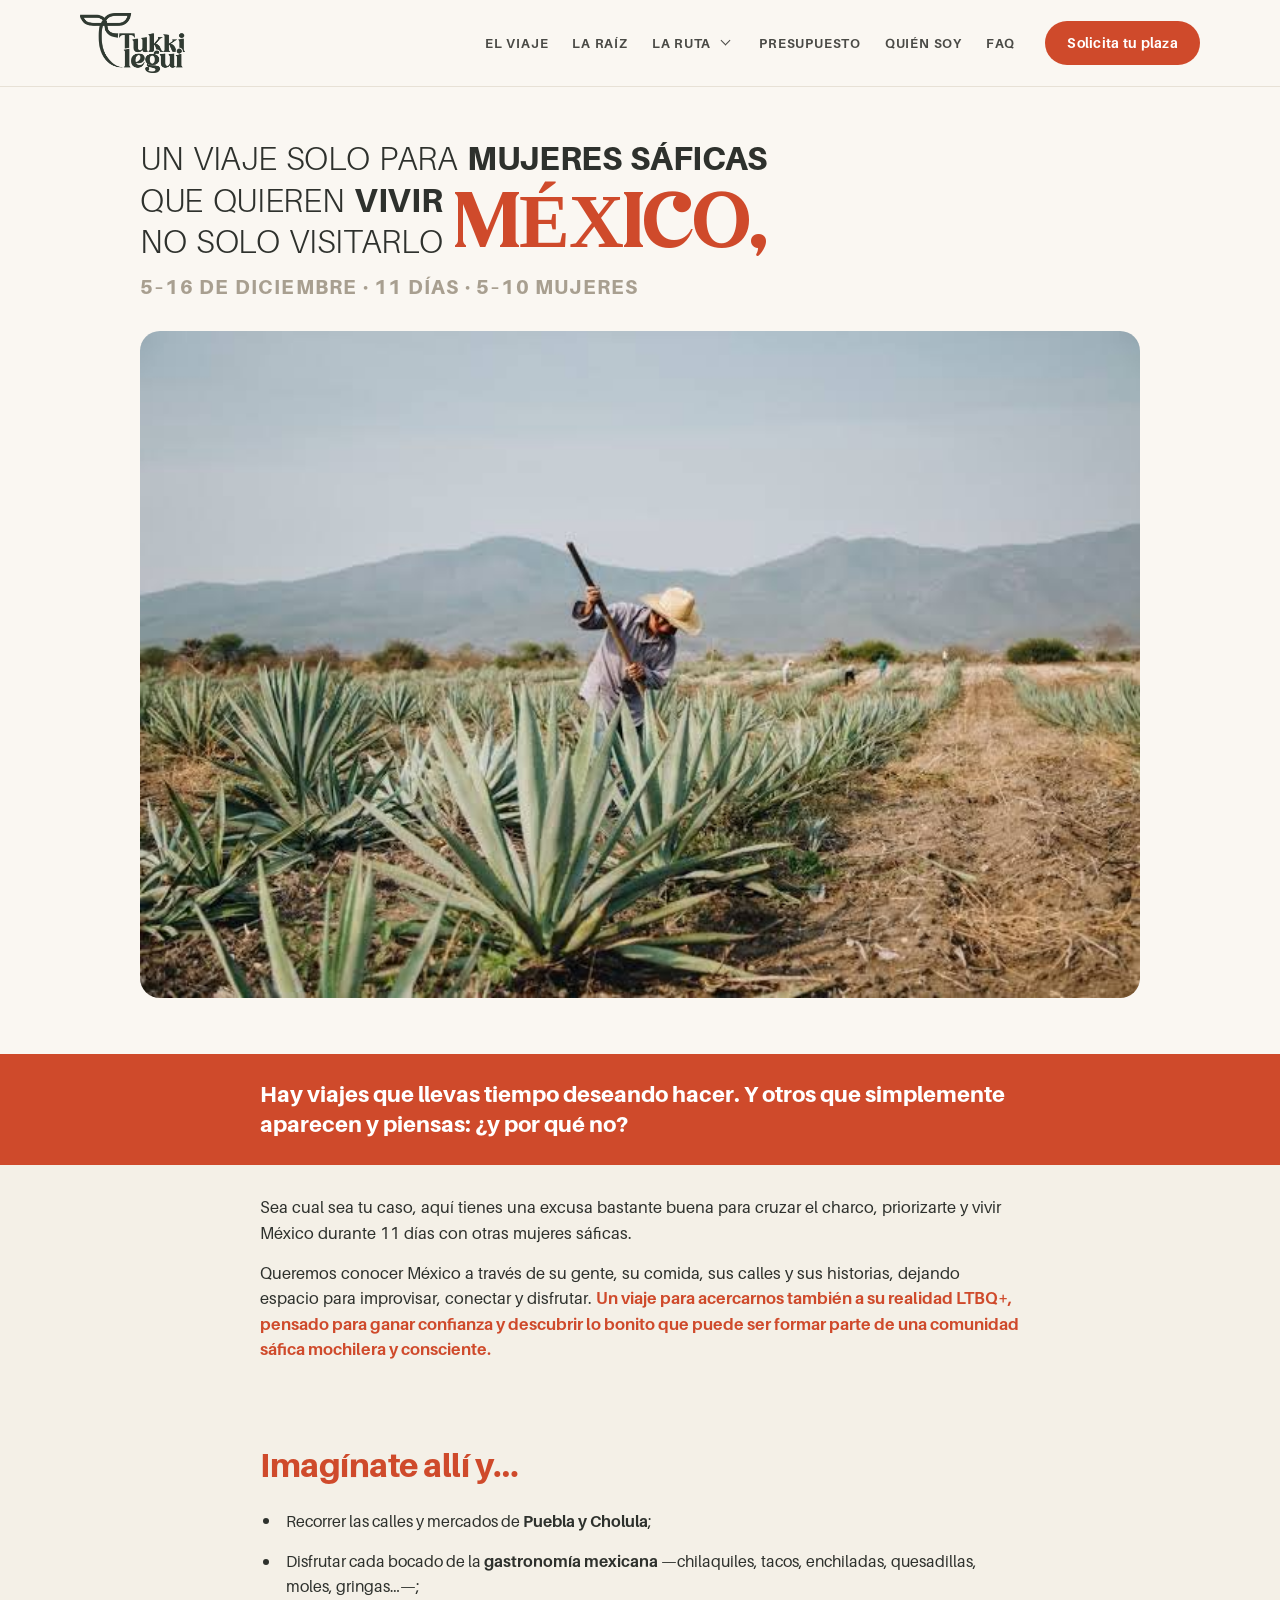
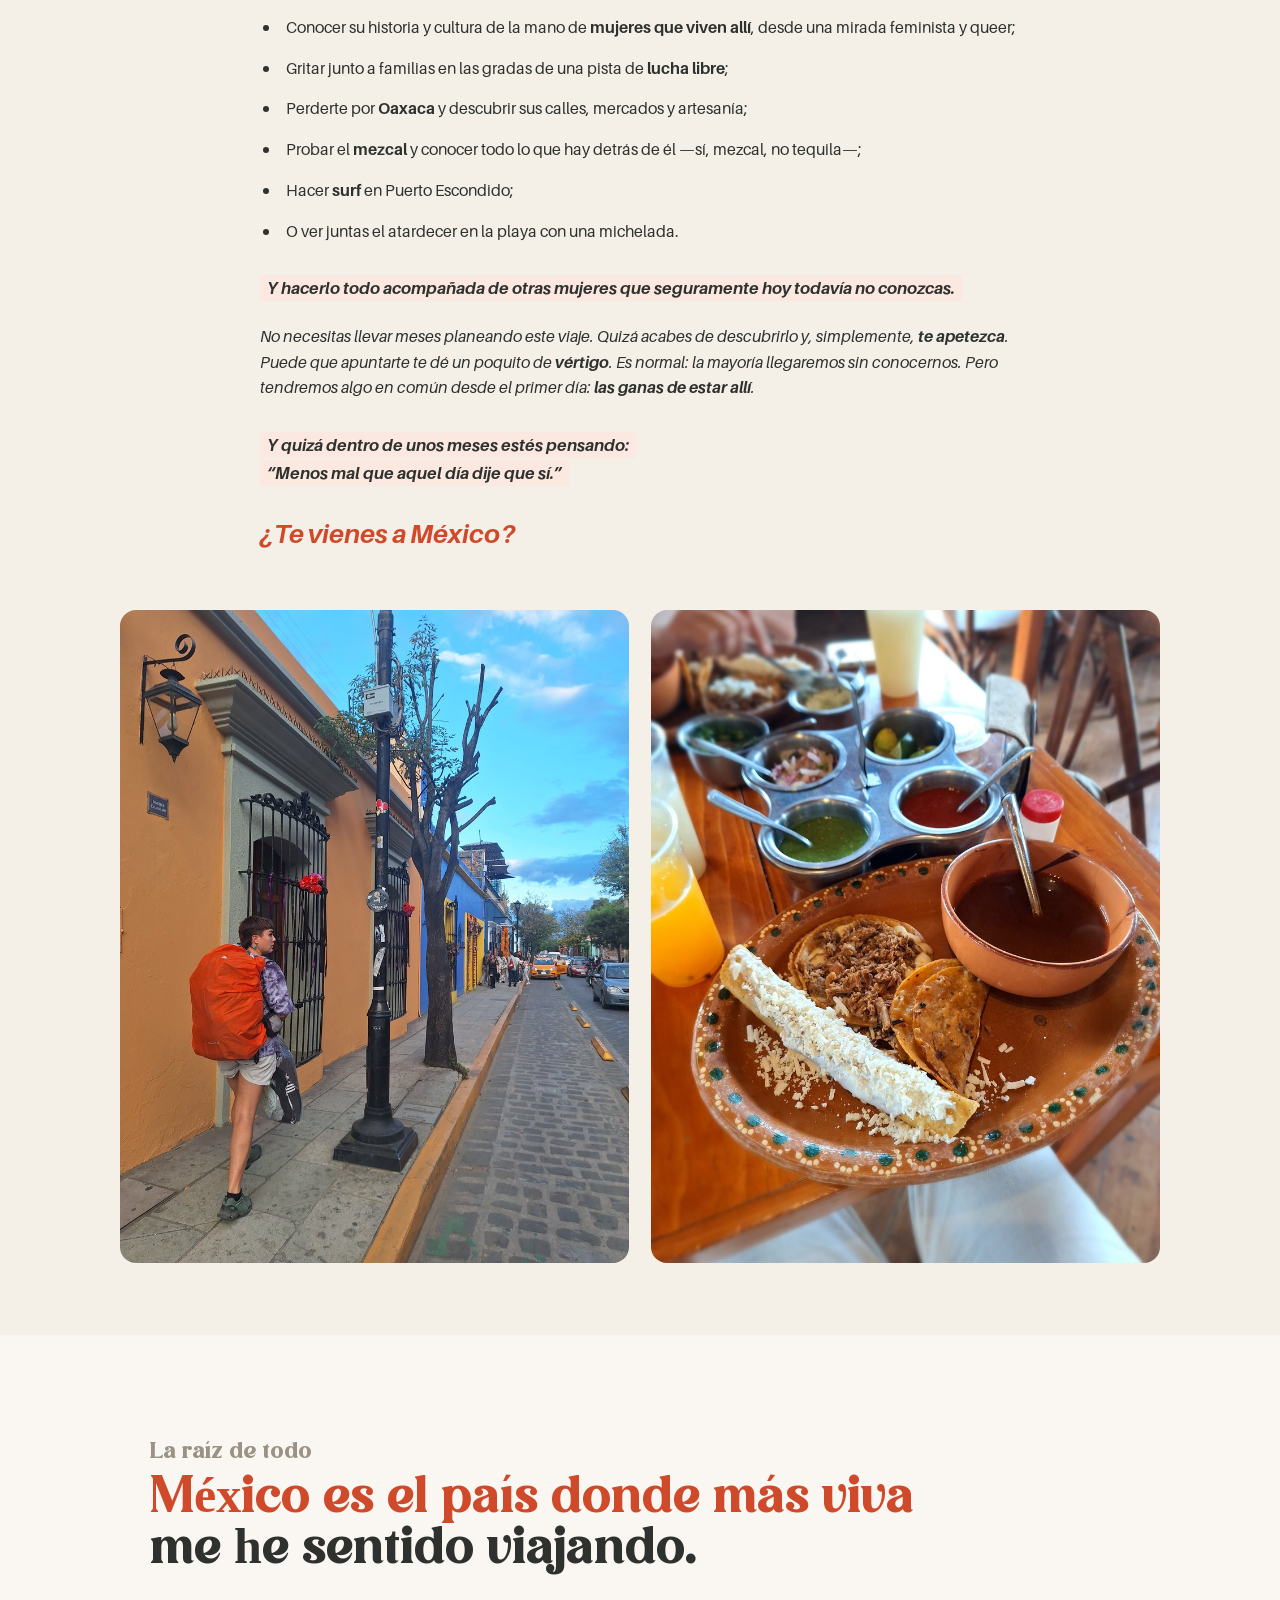
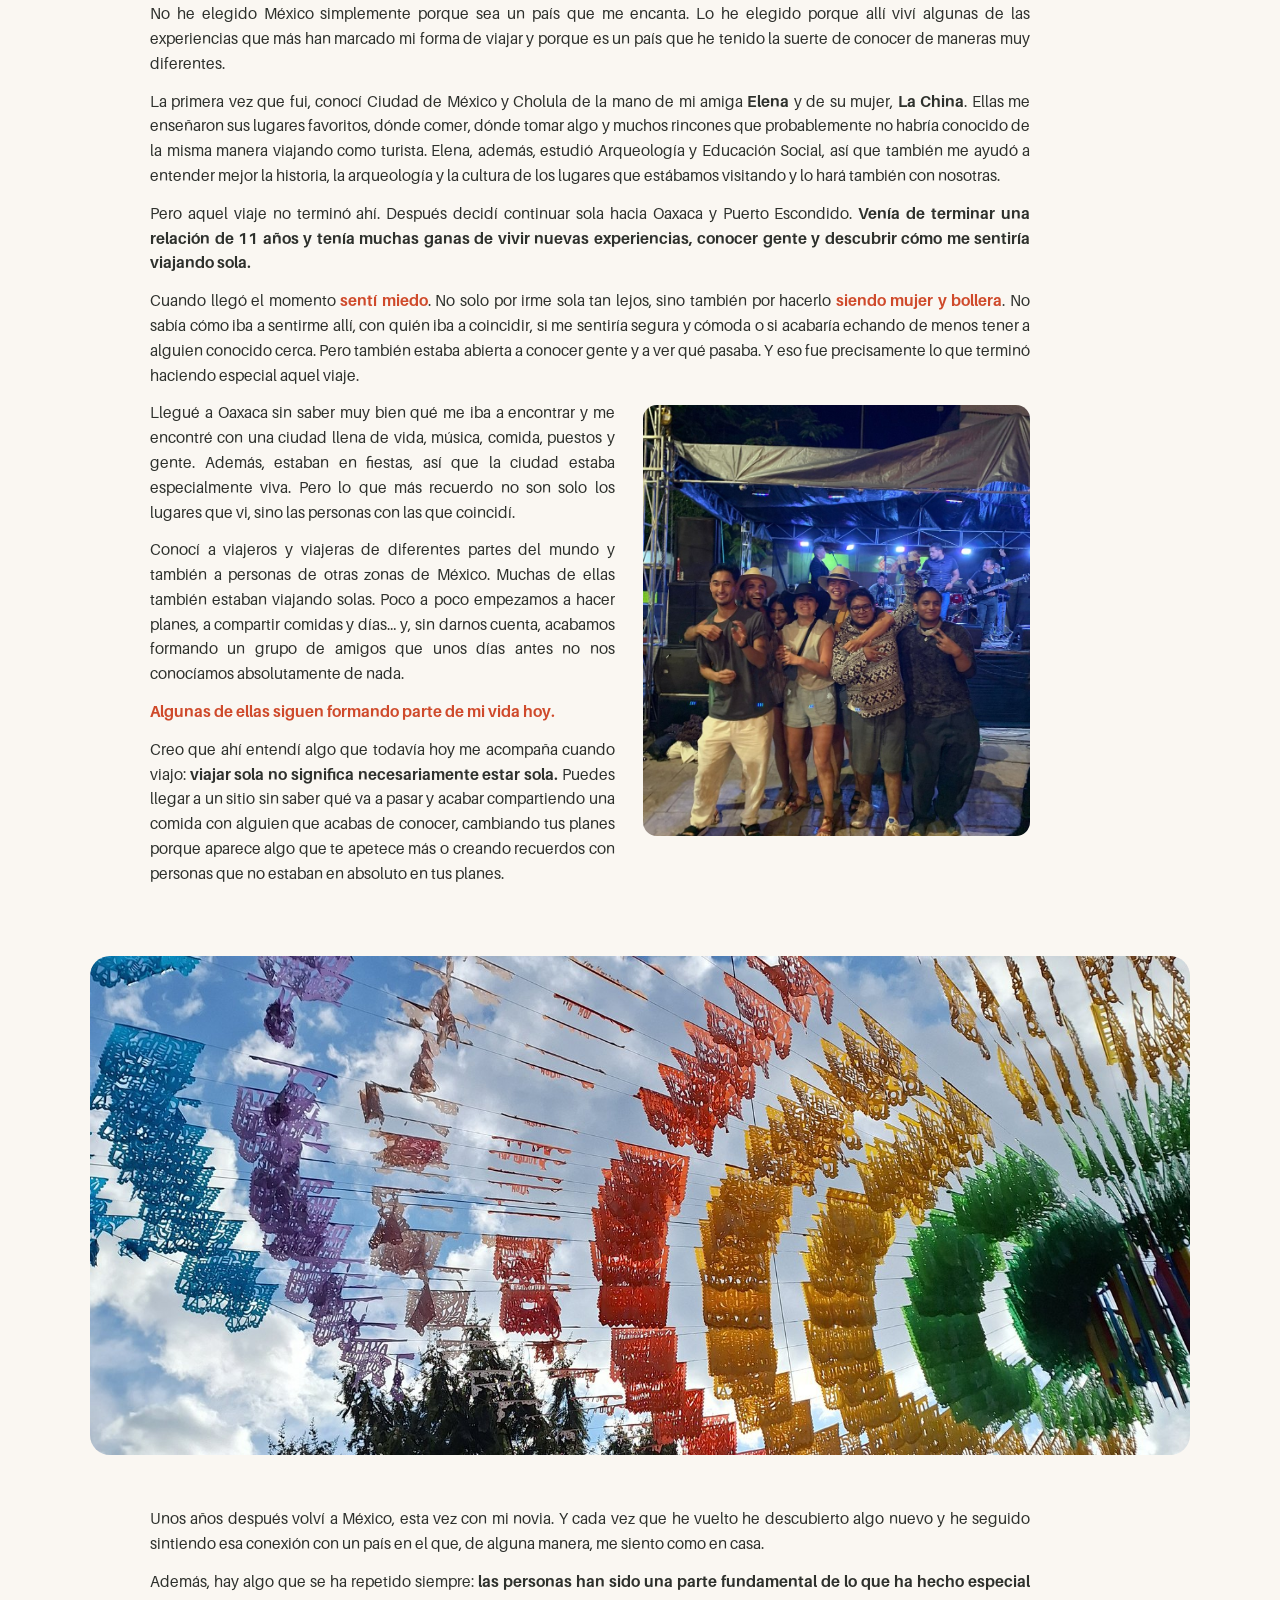
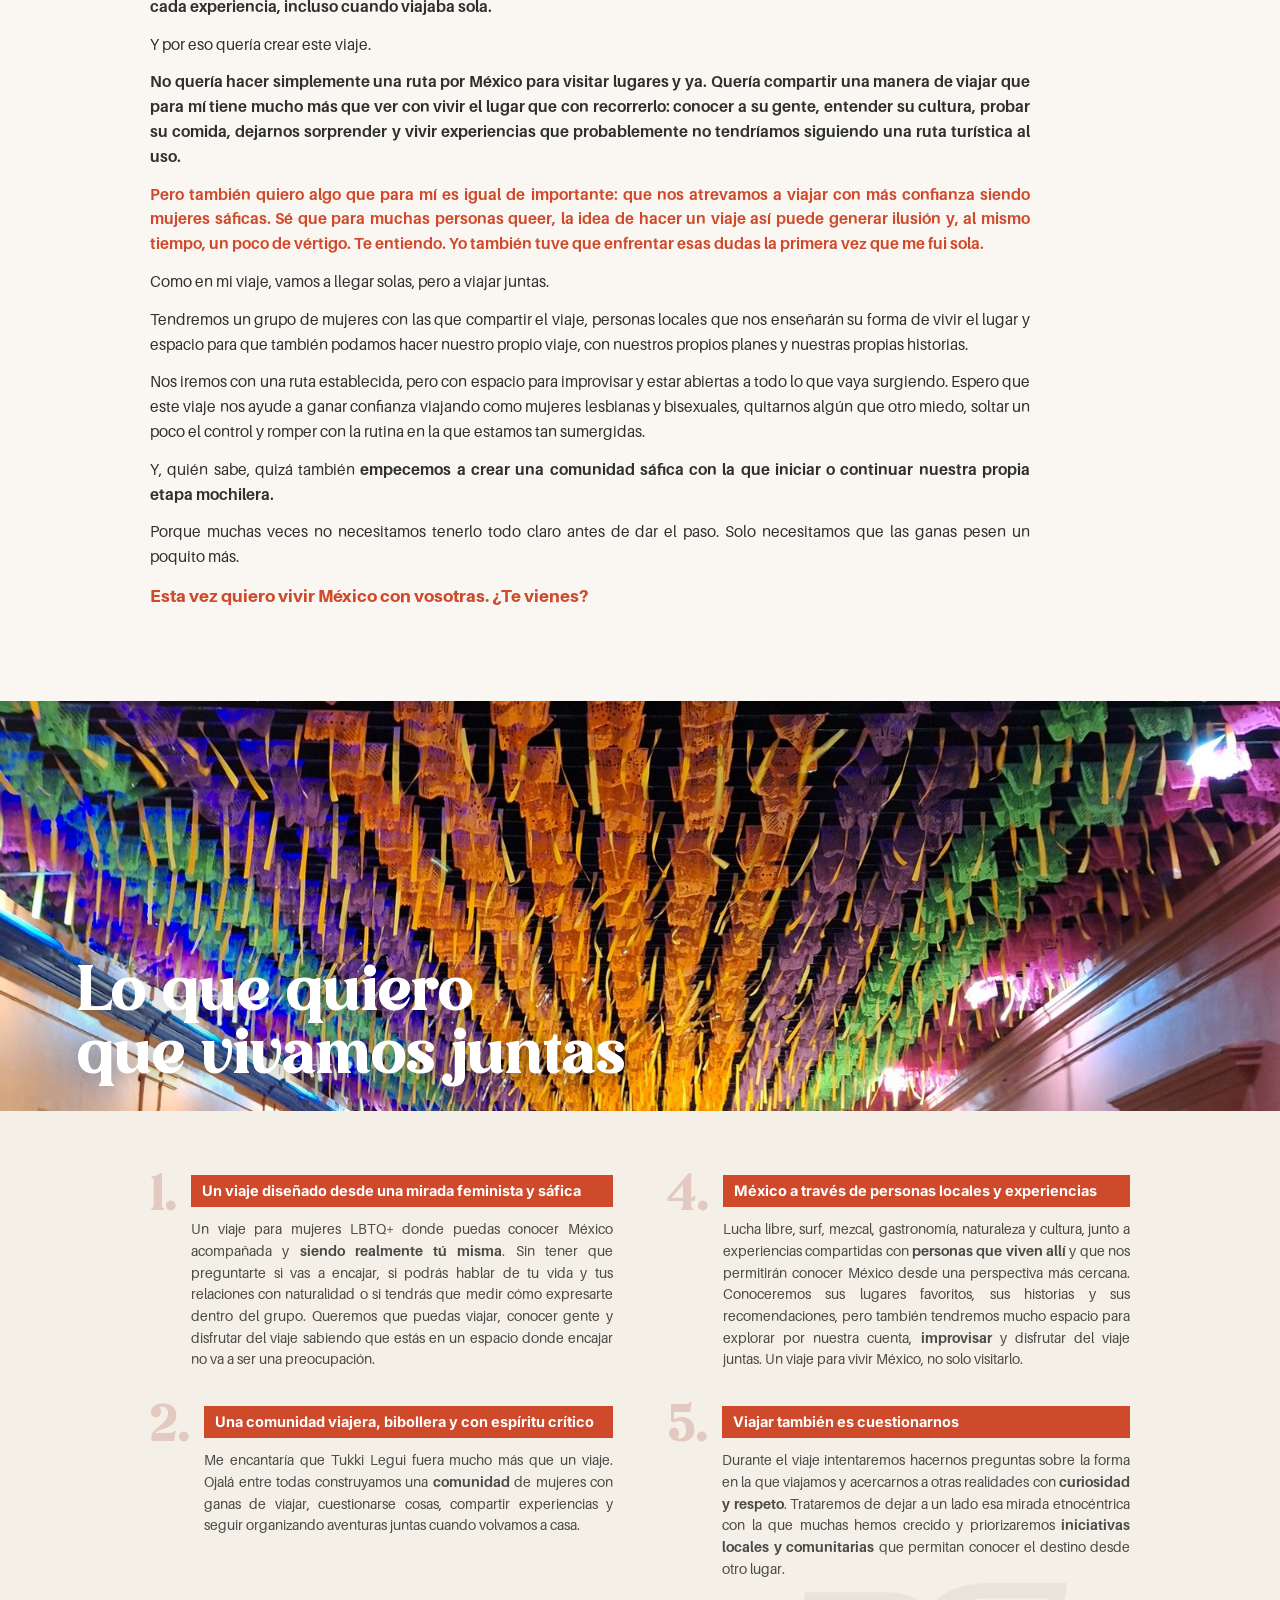
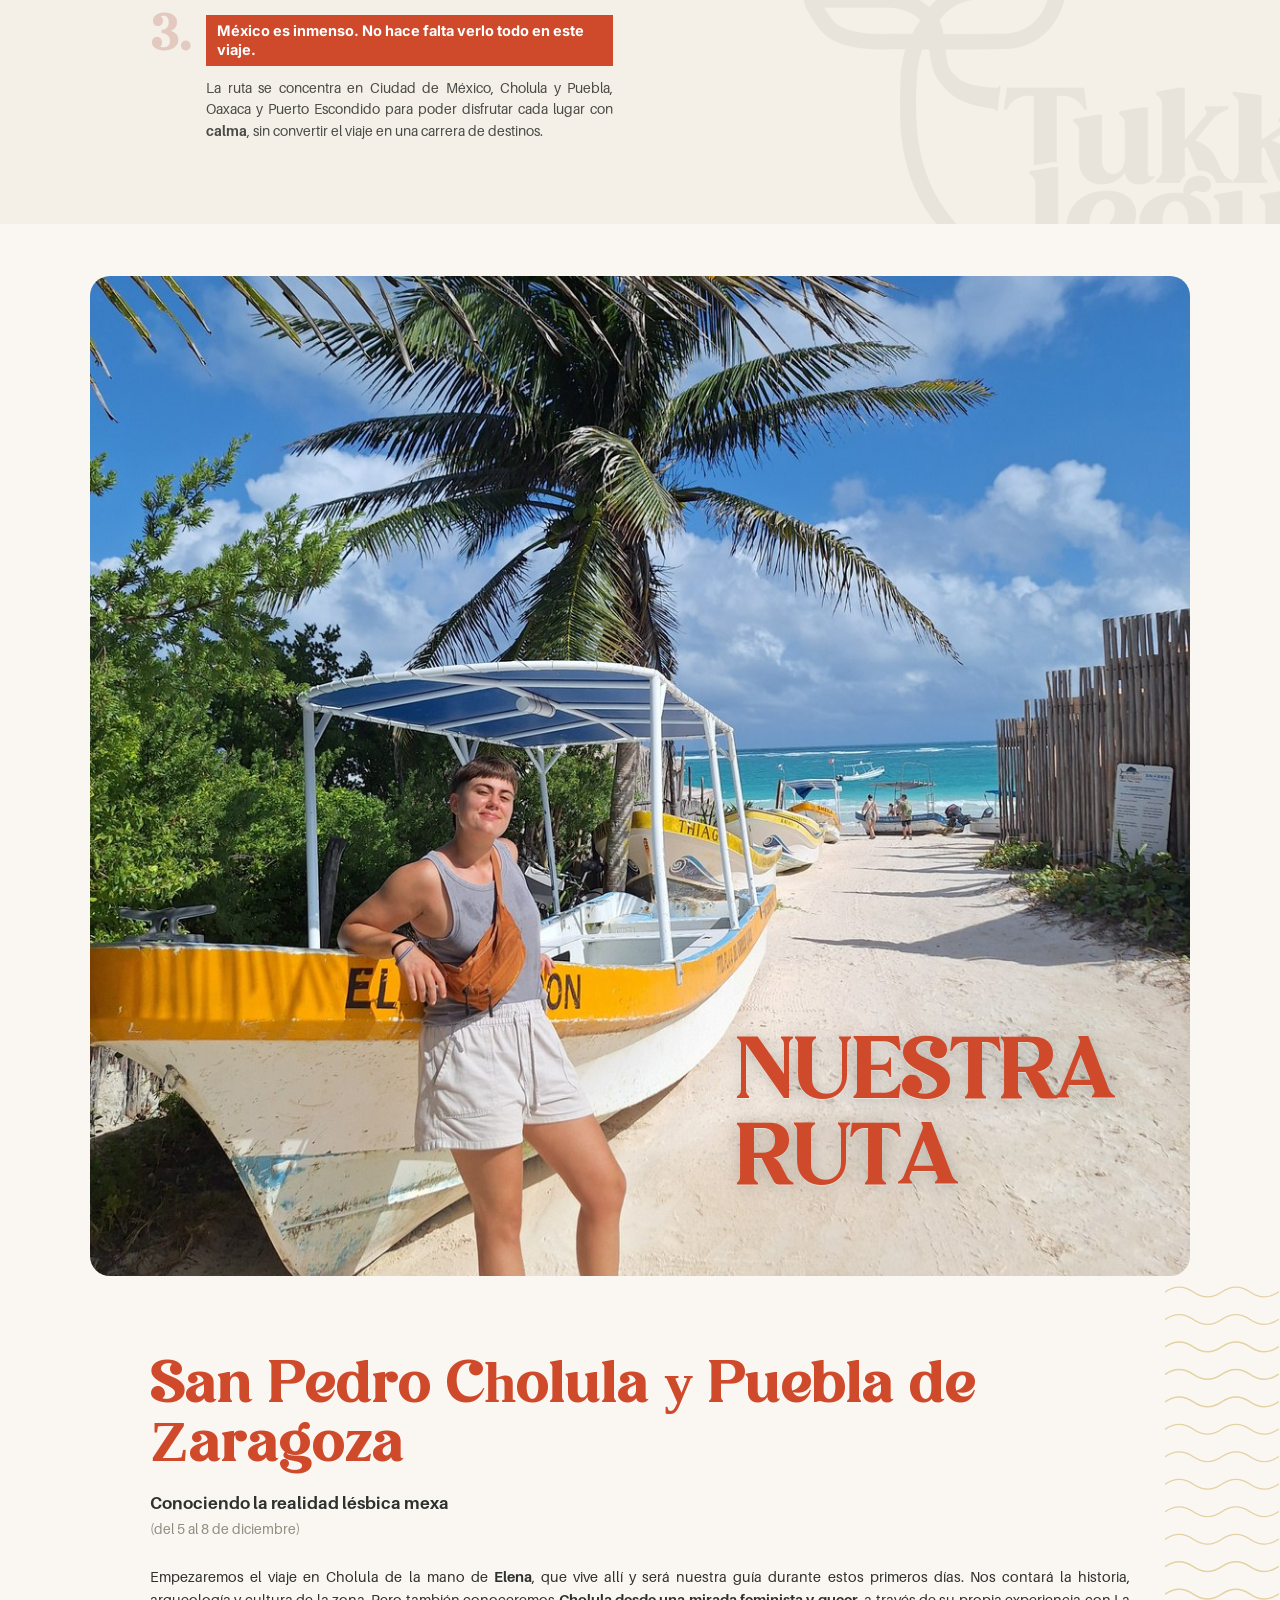
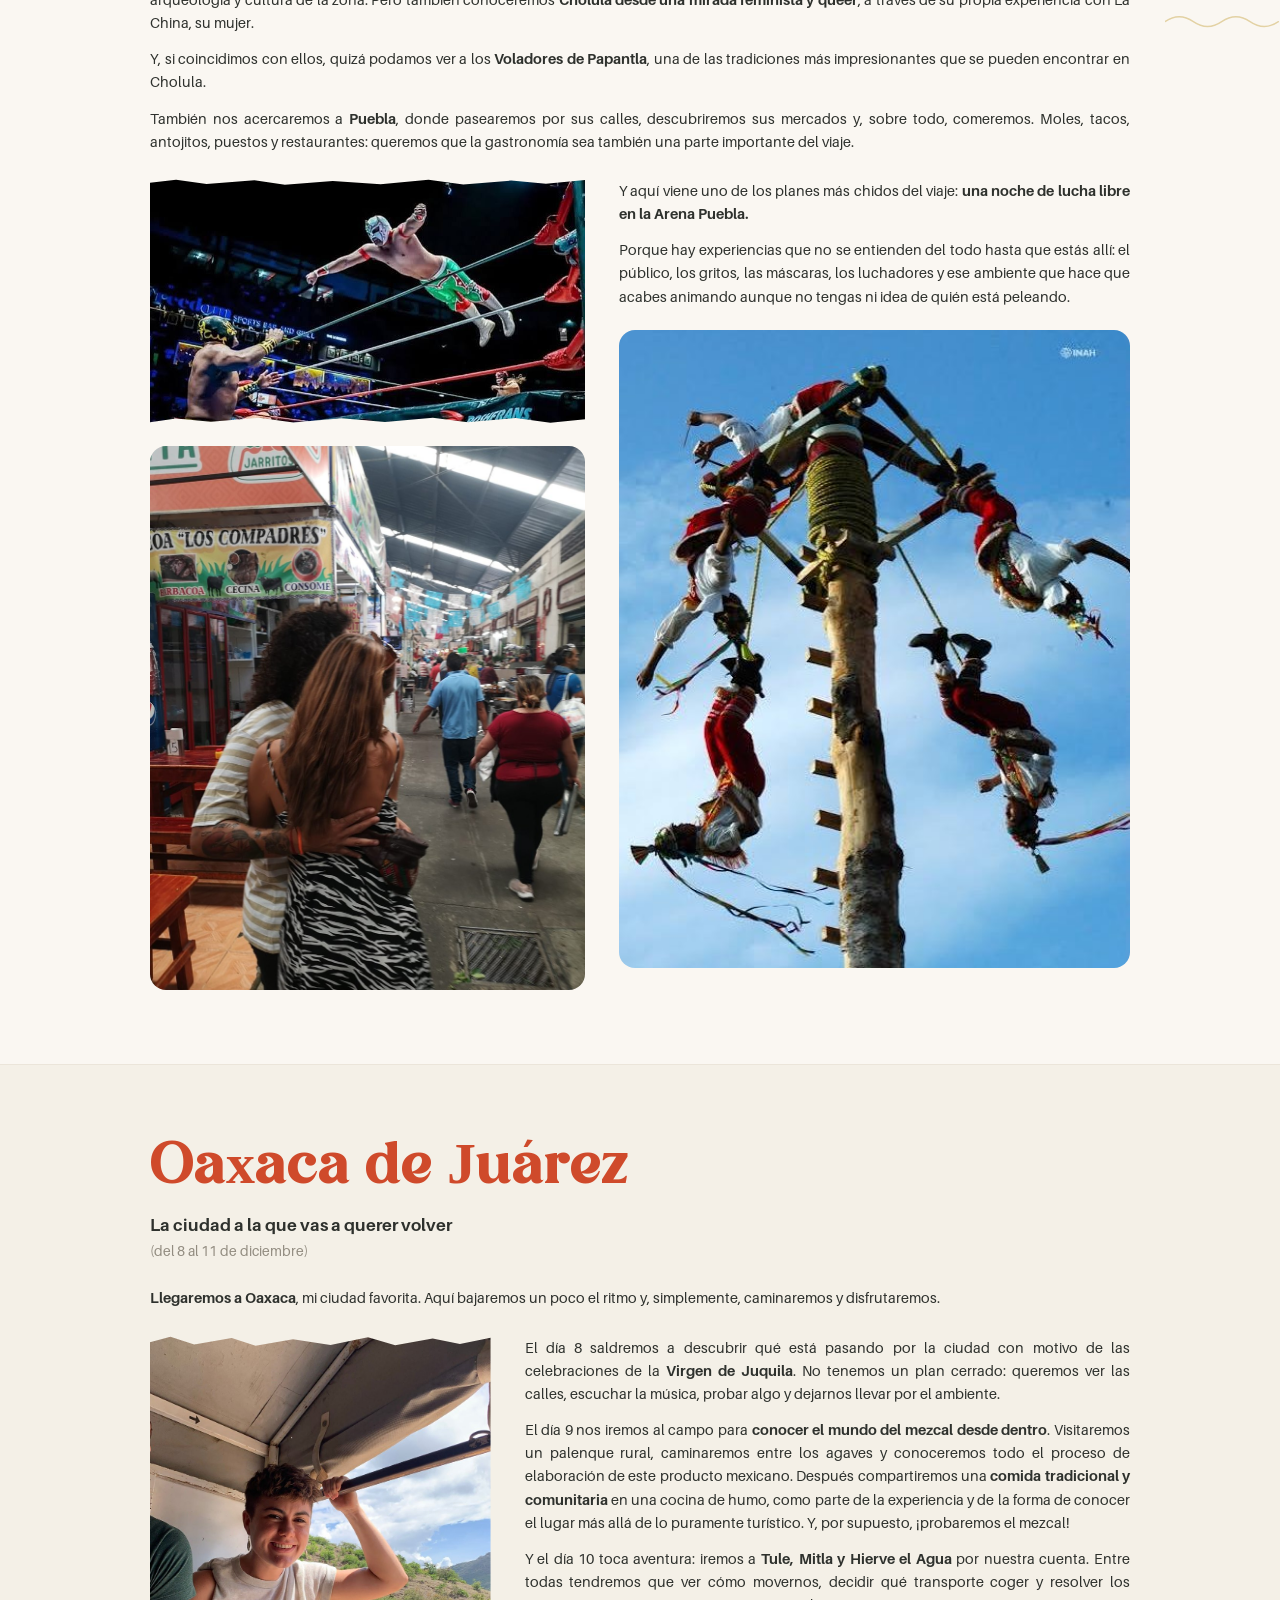
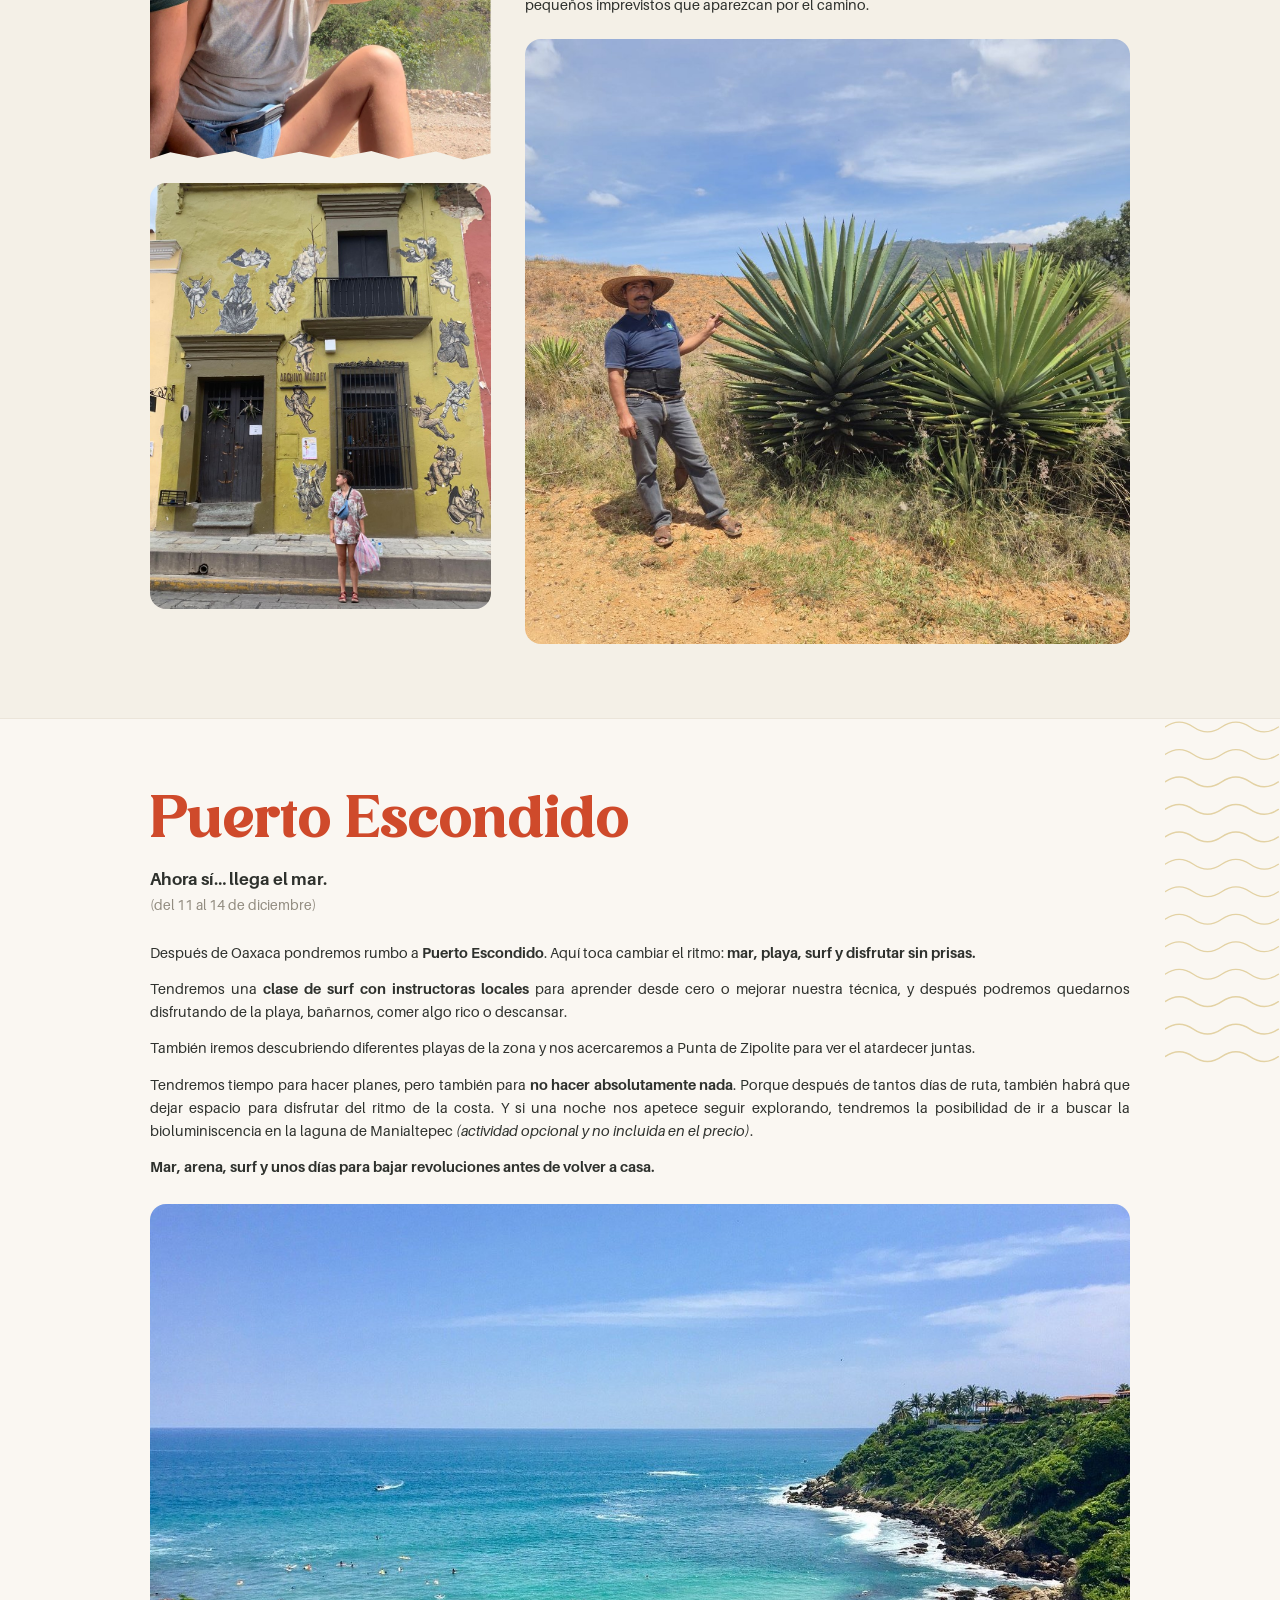
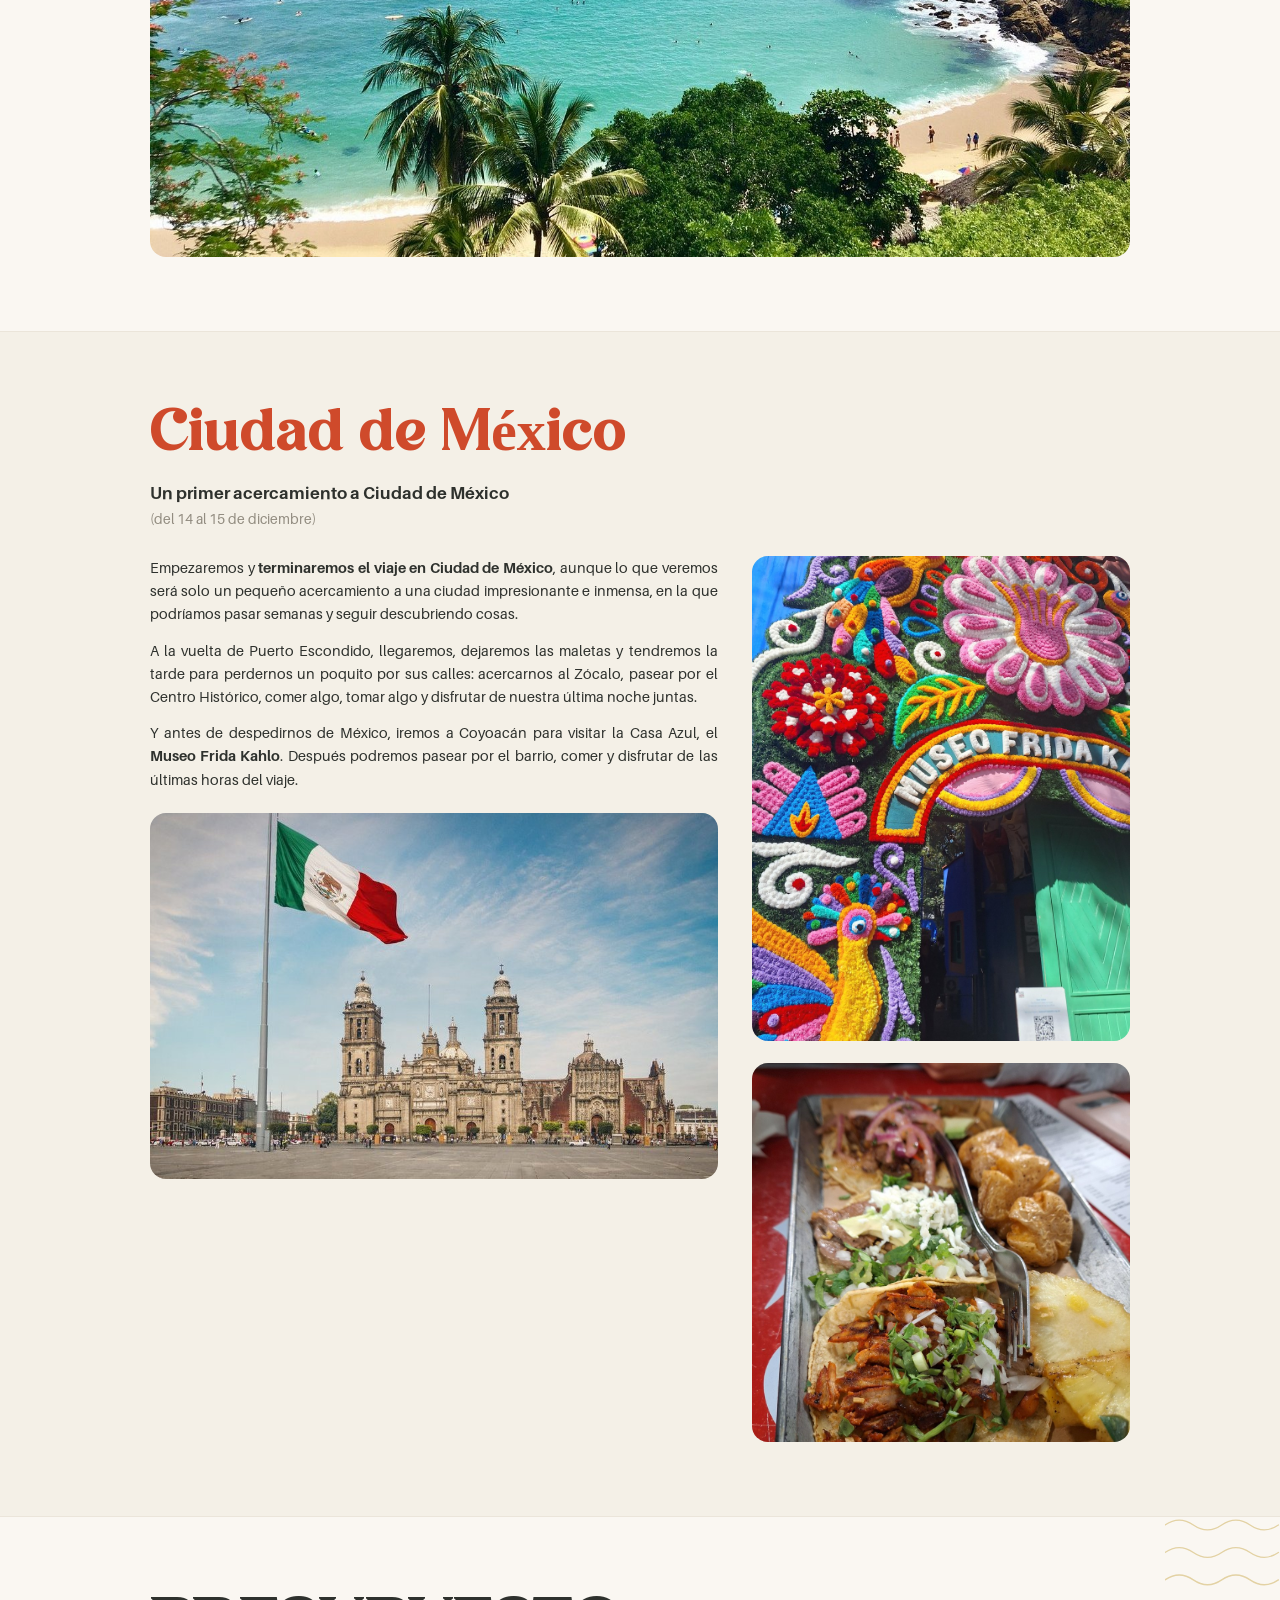
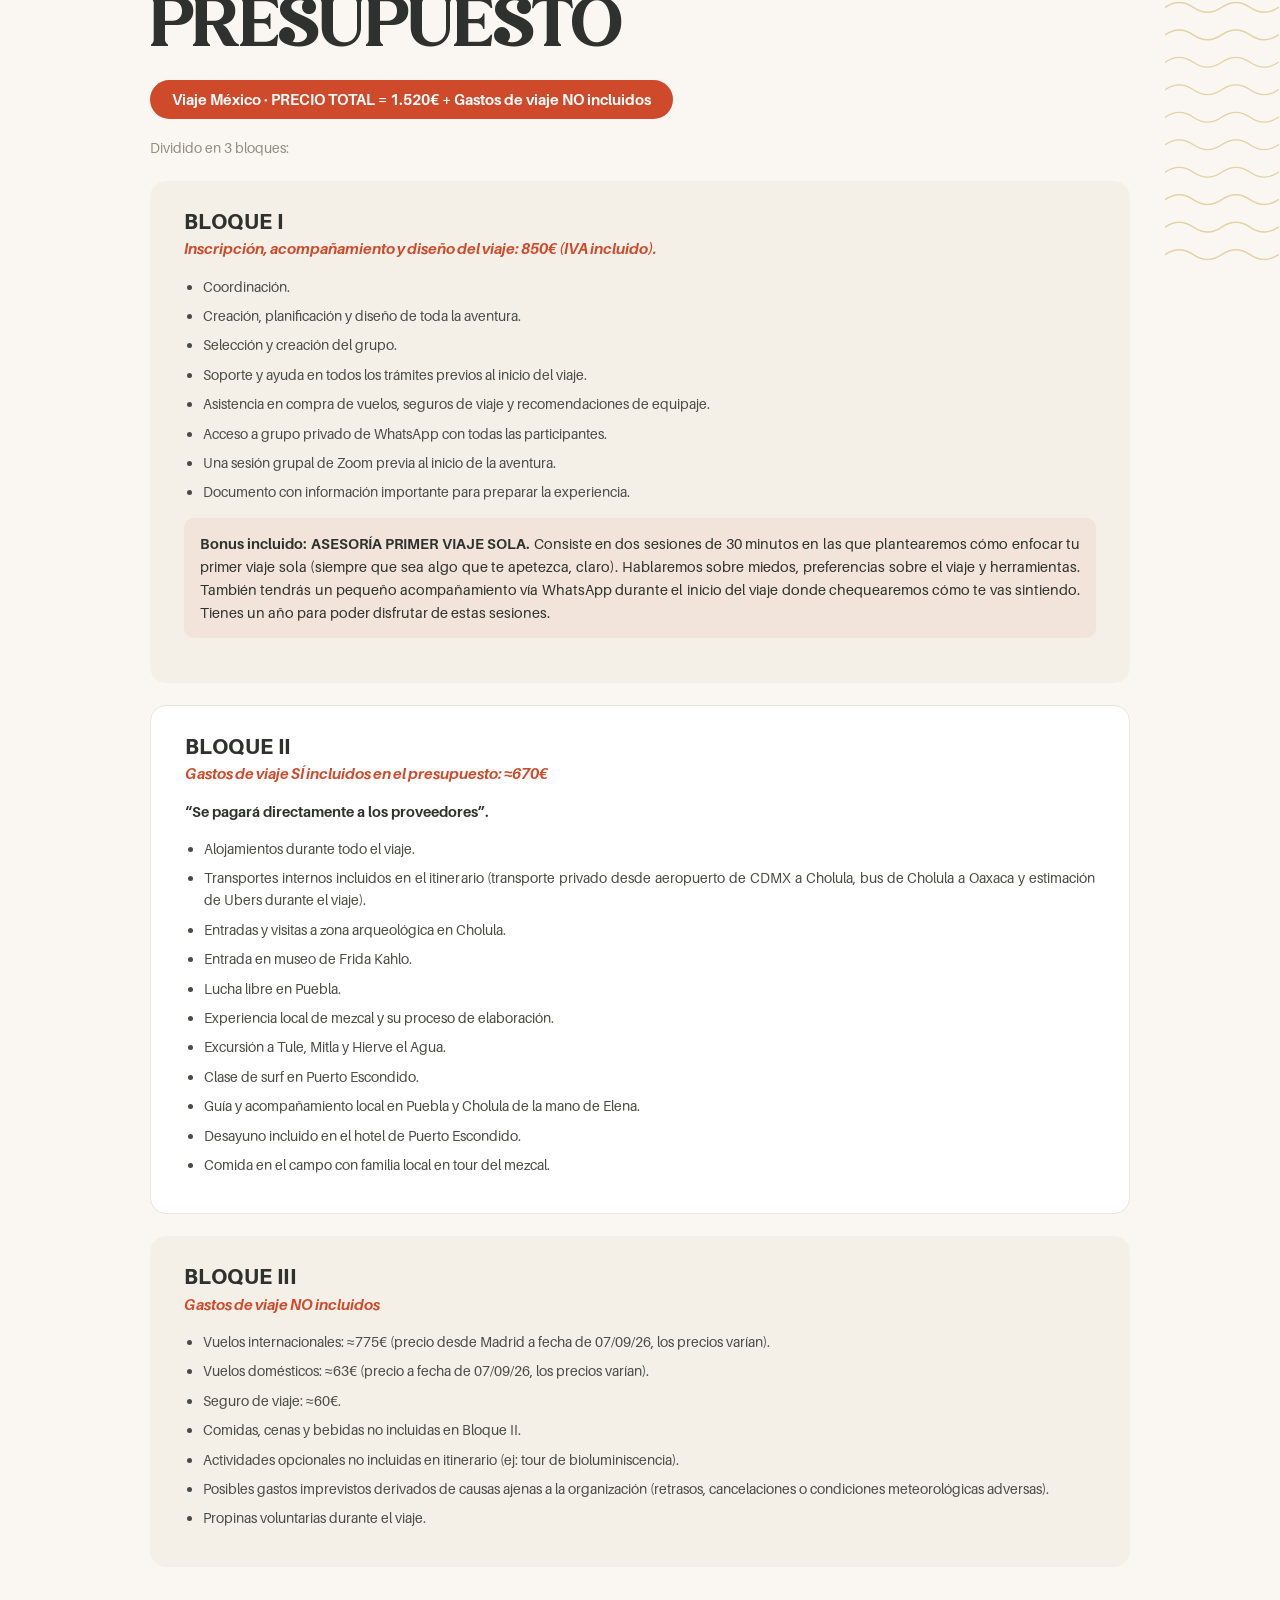
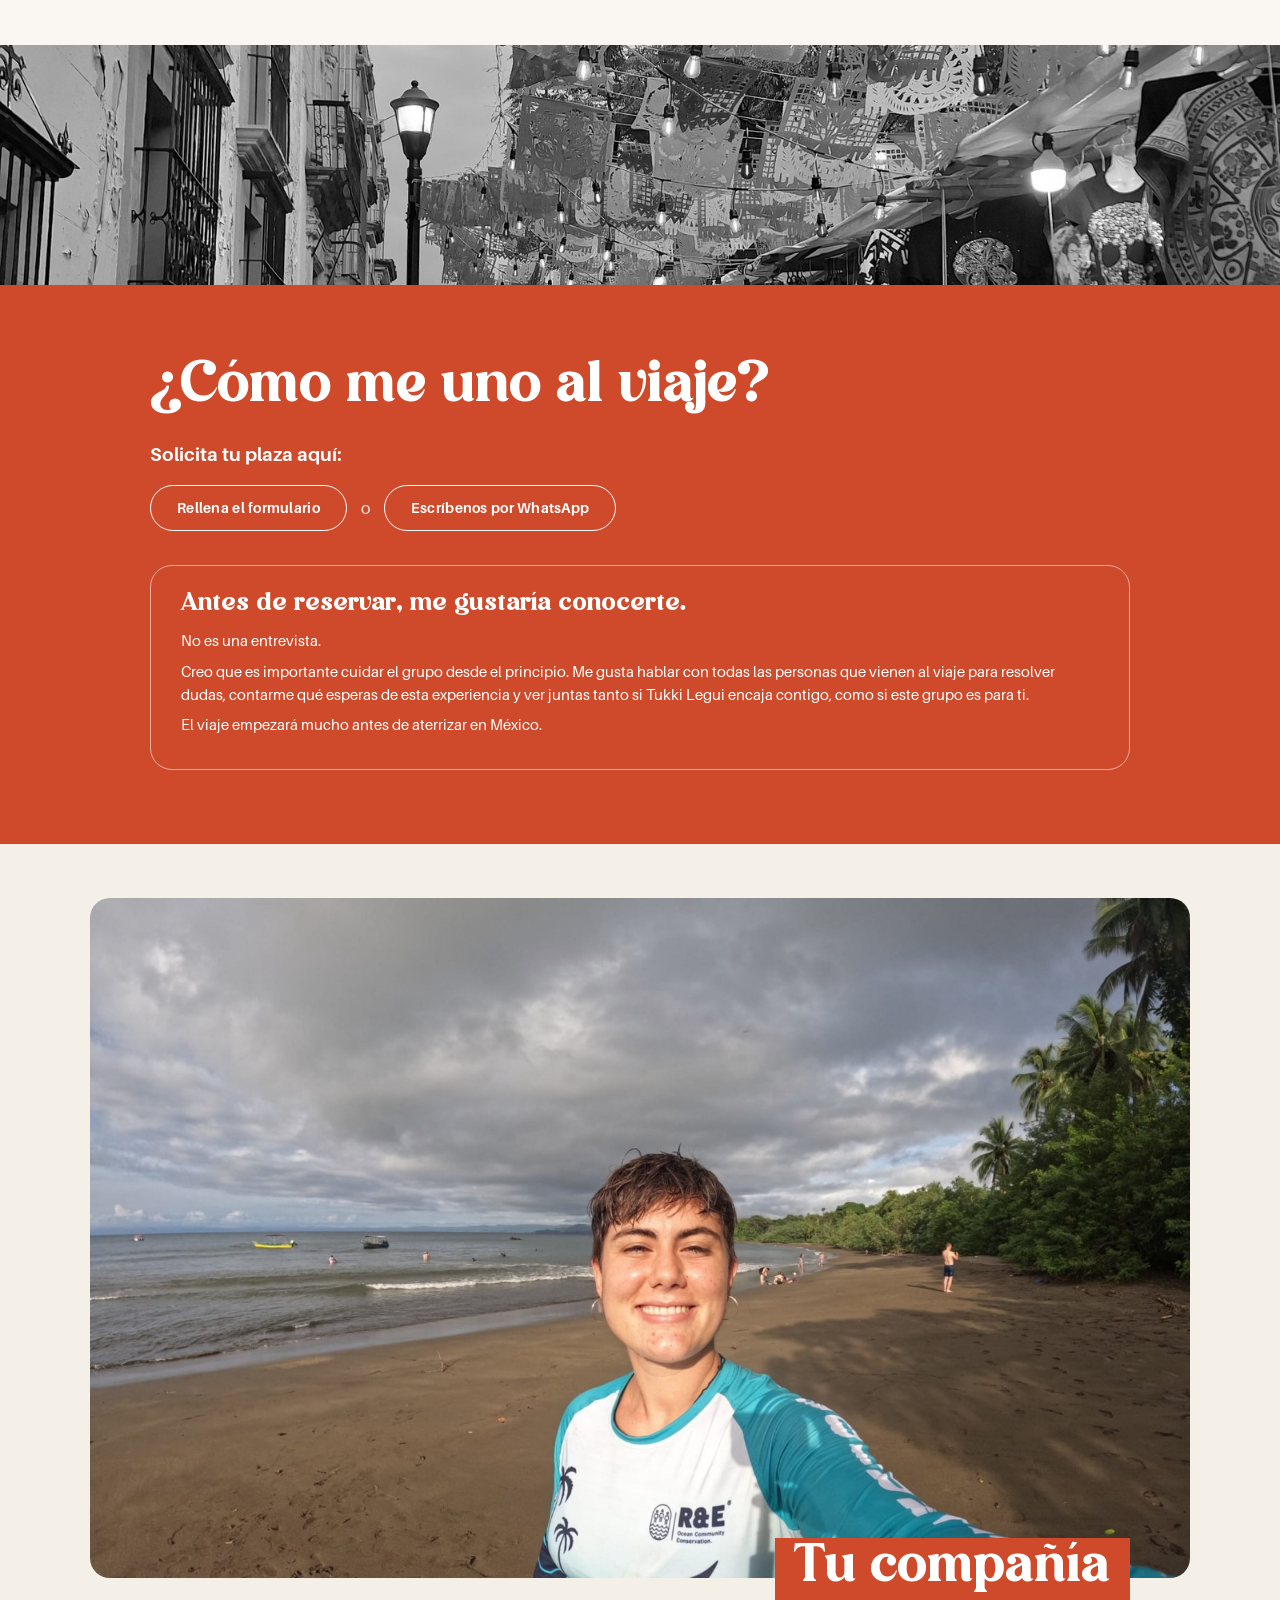
==== index.html @ 901399fc "Web de Tukki Legui Co-Authored-By: Claude Fable 5.2 <noreply@anthropic.com>" ====
<!doctype html>
<html lang="es">
<head>
<meta charset="utf-8">
<meta name="viewport" content="width=device-width, initial-scale=1">
<title>México, para mujeres sáficas · Tukki Legui</title>
<meta name="description" content="Viaje organizado a México para mujeres sáficas. Del 5 al 16 de diciembre: Cholula y Puebla, Oaxaca, Puerto Escondido y Ciudad de México.">
<link rel="icon" type="image/png" href="assets/favicon.png">
<link rel="apple-touch-icon" href="assets/apple-touch-icon.png">
<meta name="theme-color" content="#CF4A2B">
<link rel="preconnect" href="https://fonts.googleapis.com">
<link rel="preconnect" href="https://fonts.gstatic.com" crossorigin>
<link href="https://fonts.googleapis.com/css2?family=Inter:wght@700&family=Caveat:wght@600&display=swap" rel="stylesheet">
<link rel="stylesheet" href="assets/site.css">
</head>
<body>

<svg width="0" height="0" style="position:absolute" aria-hidden="true"><defs>
<g id="olas-oro" fill="none" stroke="#E3D2A4" stroke-width="1.5" stroke-linecap="round"><path d="M0 9 q 16.00 -11 32.00 0 q 16.00 11 32.00 0 q 16.00 -11 32.00 0 q 16.00 11 32.00 0"/><path d="M0 40 q 16.00 -11 32.00 0 q 16.00 11 32.00 0 q 16.00 -11 32.00 0 q 16.00 11 32.00 0"/><path d="M0 71 q 16.00 -11 32.00 0 q 16.00 11 32.00 0 q 16.00 -11 32.00 0 q 16.00 11 32.00 0"/><path d="M0 102 q 16.00 -11 32.00 0 q 16.00 11 32.00 0 q 16.00 -11 32.00 0 q 16.00 11 32.00 0"/><path d="M0 133 q 16.00 -11 32.00 0 q 16.00 11 32.00 0 q 16.00 -11 32.00 0 q 16.00 11 32.00 0"/><path d="M0 164 q 16.00 -11 32.00 0 q 16.00 11 32.00 0 q 16.00 -11 32.00 0 q 16.00 11 32.00 0"/><path d="M0 195 q 16.00 -11 32.00 0 q 16.00 11 32.00 0 q 16.00 -11 32.00 0 q 16.00 11 32.00 0"/><path d="M0 226 q 16.00 -11 32.00 0 q 16.00 11 32.00 0 q 16.00 -11 32.00 0 q 16.00 11 32.00 0"/><path d="M0 257 q 16.00 -11 32.00 0 q 16.00 11 32.00 0 q 16.00 -11 32.00 0 q 16.00 11 32.00 0"/><path d="M0 288 q 16.00 -11 32.00 0 q 16.00 11 32.00 0 q 16.00 -11 32.00 0 q 16.00 11 32.00 0"/><path d="M0 319 q 16.00 -11 32.00 0 q 16.00 11 32.00 0 q 16.00 -11 32.00 0 q 16.00 11 32.00 0"/><path d="M0 350 q 16.00 -11 32.00 0 q 16.00 11 32.00 0 q 16.00 -11 32.00 0 q 16.00 11 32.00 0"/><path d="M0 381 q 16.00 -11 32.00 0 q 16.00 11 32.00 0 q 16.00 -11 32.00 0 q 16.00 11 32.00 0"/></g>
<g id="olas-agua" fill="none" stroke="#CF4A2B" stroke-width="1.4" stroke-linecap="round"><path d="M0 3.0 q 4.86 -3.2 9.71 0 q 4.86 3.2 9.71 0 q 4.86 -3.2 9.71 0 q 4.86 3.2 9.71 0 q 4.86 -3.2 9.71 0 q 4.86 3.2 9.71 0 q 4.86 -3.2 9.71 0 q 4.86 3.2 9.71 0 q 4.86 -3.2 9.71 0 q 4.86 3.2 9.71 0 q 4.86 -3.2 9.71 0 q 4.86 3.2 9.71 0 q 4.86 -3.2 9.71 0 q 4.86 3.2 9.71 0"/><path d="M0 10.5 q 4.86 -3.2 9.71 0 q 4.86 3.2 9.71 0 q 4.86 -3.2 9.71 0 q 4.86 3.2 9.71 0 q 4.86 -3.2 9.71 0 q 4.86 3.2 9.71 0 q 4.86 -3.2 9.71 0 q 4.86 3.2 9.71 0 q 4.86 -3.2 9.71 0 q 4.86 3.2 9.71 0 q 4.86 -3.2 9.71 0 q 4.86 3.2 9.71 0 q 4.86 -3.2 9.71 0 q 4.86 3.2 9.71 0"/><path d="M0 18.0 q 4.86 -3.2 9.71 0 q 4.86 3.2 9.71 0 q 4.86 -3.2 9.71 0 q 4.86 3.2 9.71 0 q 4.86 -3.2 9.71 0 q 4.86 3.2 9.71 0 q 4.86 -3.2 9.71 0 q 4.86 3.2 9.71 0 q 4.86 -3.2 9.71 0 q 4.86 3.2 9.71 0 q 4.86 -3.2 9.71 0 q 4.86 3.2 9.71 0 q 4.86 -3.2 9.71 0 q 4.86 3.2 9.71 0"/><path d="M0 25.5 q 4.86 -3.2 9.71 0 q 4.86 3.2 9.71 0 q 4.86 -3.2 9.71 0 q 4.86 3.2 9.71 0 q 4.86 -3.2 9.71 0 q 4.86 3.2 9.71 0 q 4.86 -3.2 9.71 0 q 4.86 3.2 9.71 0 q 4.86 -3.2 9.71 0 q 4.86 3.2 9.71 0 q 4.86 -3.2 9.71 0 q 4.86 3.2 9.71 0 q 4.86 -3.2 9.71 0 q 4.86 3.2 9.71 0"/><path d="M0 33.0 q 4.86 -3.2 9.71 0 q 4.86 3.2 9.71 0 q 4.86 -3.2 9.71 0 q 4.86 3.2 9.71 0 q 4.86 -3.2 9.71 0 q 4.86 3.2 9.71 0 q 4.86 -3.2 9.71 0 q 4.86 3.2 9.71 0 q 4.86 -3.2 9.71 0 q 4.86 3.2 9.71 0 q 4.86 -3.2 9.71 0 q 4.86 3.2 9.71 0 q 4.86 -3.2 9.71 0 q 4.86 3.2 9.71 0"/></g>
</defs></svg>

<nav>
  <div class="wrap">
    <a class="brand" href="#top"><img src="assets/logo.png" alt="Tukki Legui"></a>
    <ul id="menu">
      <li><a href="#viaje">El viaje</a></li>
      <li><a href="#raiz">La raíz</a></li>
      <li class="con-sub">
        <a href="#ruta">La ruta</a>
        <button class="abre-sub" aria-expanded="false" aria-label="Ver destinos"></button>
        <ul class="sub">
          <li><a href="#cholula">Cholula y Puebla</a></li>
          <li><a href="#oaxaca">Oaxaca</a></li>
          <li><a href="#puerto-escondido">Puerto Escondido</a></li>
          <li><a href="#cdmx">Ciudad de México</a></li>
        </ul>
      </li>
      <li><a href="#presupuesto">Presupuesto</a></li>
      <li><a href="#isa">Quién soy</a></li>
      <li><a href="#faq">FAQ</a></li>
      <li class="solo-movil"><a class="btn" href="#reservar">Solicita tu plaza</a></li>
    </ul>
    <a class="btn" href="#reservar">Solicita tu plaza</a>
    <button class="hamburguesa" aria-expanded="false" aria-controls="menu"
            aria-label="Abrir menú"><span></span><span></span><span></span></button>
  </div>
</nav>

<header class="portada portada-mx" id="top">
  <div class="wrap">
    <h1 class="titular">
      <span class="lineas fila-1">UN VIAJE SOLO PARA <b>MUJERES SÁFICAS</b></span>
      <span class="lineas fila-2">QUE QUIEREN <b>VIVIR</b></span>
      <em class="mexico">MÉXICO,</em>
      <span class="lineas fila-3">NO SOLO VISITARLO</span>
    </h1>
    <p class="meta">5–16 de diciembre · 11 días · 5–10 mujeres</p>
  </div>
  <figure><img src="assets/mexico/portada.jpg" alt="Jimador trabajando en un campo de agave en Oaxaca"></figure>
</header>

<section class="intro-mx" id="viaje">
  <div class="banda-naranja"><div class="wrap narrow">
    <p>Hay viajes que llevas tiempo deseando hacer. Y otros que simplemente aparecen y piensas: ¿y por qué no?</p>
  </div></div>
  <div class="wrap narrow cuerpo-intro">
    <p>Sea cual sea tu caso, aquí tienes una excusa bastante buena para cruzar el charco, priorizarte y vivir México durante 11 días con otras mujeres sáficas.</p>
    <p>Queremos conocer México a través de su gente, su comida, sus calles y sus historias, dejando espacio para improvisar, conectar y disfrutar. <span class="hl">Un viaje para acercarnos también a su realidad LTBQ+, pensado para ganar confianza y descubrir lo bonito que puede ser formar parte de una comunidad sáfica mochilera y consciente.</span></p>
  </div>
</section>

<section class="imagina">
  <div class="wrap narrow">
    <h2>Imagínate allí y…</h2>
    <ul>
      <li>Recorrer las calles y mercados de <b>Puebla y Cholula</b>;</li>
      <li>Disfrutar cada bocado de la <b>gastronomía mexicana</b> —chilaquiles, tacos, enchiladas, quesadillas, moles, gringas…—;</li>
      <li>Conocer su historia y cultura de la mano de <b>mujeres que viven allí</b>, desde una mirada feminista y queer;</li>
      <li>Gritar junto a familias en las gradas de una pista de <b>lucha libre</b>;</li>
      <li>Perderte por <b>Oaxaca</b> y descubrir sus calles, mercados y artesanía;</li>
      <li>Probar el <b>mezcal</b> y conocer todo lo que hay detrás de él —sí, mezcal, no tequila—;</li>
      <li>Hacer <b>surf</b> en Puerto Escondido;</li>
      <li>O ver juntas el atardecer en la playa con una michelada.</li>
    </ul>
    <p class="cierre"><span><b>Y hacerlo todo acompañada de otras mujeres que seguramente hoy todavía no conozcas.</b></span></p>
    <p class="apunte">No necesitas llevar meses planeando este viaje. Quizá acabes de descubrirlo y, simplemente, <b>te apetezca</b>.<br>
      Puede que apuntarte te dé un poquito de <b>vértigo</b>. Es normal: la mayoría llegaremos sin conocernos. Pero tendremos algo en común desde el primer día: <b>las ganas de estar allí</b>.</p>
    <p class="cierre"><span><b>Y quizá dentro de unos meses estés pensando:</b></span><br>
      <span><b>“Menos mal que aquel día dije que sí.”</b></span></p>
    <p class="pregunta">¿Te vienes a México?</p>
  </div>
  <div class="imagina-dos">
    <img src="assets/mexico/imagina-1.jpg" alt="Isa con la mochila por una calle de Oaxaca">
    <img src="assets/mexico/imagina-2.jpg" alt="Tacos con salsas en un restaurante mexicano">
  </div>
</section>

<section class="raiz" id="raiz">
  <div class="wrap head">
    <p class="eyebrow">La raíz de todo</p>
    <h2>México es el país donde más viva<br> <span>me he sentido viajando.</span></h2>
    <div class="raiz-grid">
        <p>No he elegido México simplemente porque sea un país que me encanta. Lo he elegido porque allí viví algunas de las experiencias que más han marcado mi forma de viajar y porque es un país que he tenido la suerte de conocer de maneras muy diferentes.</p>
        <p>La primera vez que fui, conocí Ciudad de México y Cholula de la mano de mi amiga <b>Elena</b> y de su mujer, <b>La China</b>. Ellas me enseñaron sus lugares favoritos, dónde comer, dónde tomar algo y muchos rincones que probablemente no habría conocido de la misma manera viajando como turista. Elena, además, estudió Arqueología y Educación Social, así que también me ayudó a entender mejor la historia, la arqueología y la cultura de los lugares que estábamos visitando y lo hará también con nosotras.</p>
        <p>Pero aquel viaje no terminó ahí. Después decidí continuar sola hacia Oaxaca y Puerto Escondido. <b>Venía de terminar una relación de 11 años y tenía muchas ganas de vivir nuevas experiencias, conocer gente y descubrir cómo me sentiría viajando sola.</b></p>
        <p>Cuando llegó el momento <span class="hl">sentí miedo</span>. No solo por irme sola tan lejos, sino también por hacerlo <span class="hl">siendo mujer y bollera</span>. No sabía cómo iba a sentirme allí, con quién iba a coincidir, si me sentiría segura y cómoda o si acabaría echando de menos tener a alguien conocido cerca. Pero también estaba abierta a conocer gente y a ver qué pasaba. Y eso fue precisamente lo que terminó haciendo especial aquel viaje.</p>
        <img class="inset" src="assets/mexico/raiz-inset.jpg" alt="Grupo de amigas y amigos una noche de lucha libre">
        <p>Llegué a Oaxaca sin saber muy bien qué me iba a encontrar y me encontré con una ciudad llena de vida, música, comida, puestos y gente. Además, estaban en fiestas, así que la ciudad estaba especialmente viva. Pero lo que más recuerdo no son solo los lugares que vi, sino las personas con las que coincidí.</p>
        <p>Conocí a viajeros y viajeras de diferentes partes del mundo y también a personas de otras zonas de México. Muchas de ellas también estaban viajando solas. Poco a poco empezamos a hacer planes, a compartir comidas y días… y, sin darnos cuenta, acabamos formando un grupo de amigos que unos días antes no nos conocíamos absolutamente de nada.</p>
        <p><span class="hl">Algunas de ellas siguen formando parte de mi vida hoy.</span></p>
        <p>Creo que ahí entendí algo que todavía hoy me acompaña cuando viajo: <b>viajar sola no significa necesariamente estar sola.</b> Puedes llegar a un sitio sin saber qué va a pasar y acabar compartiendo una comida con alguien que acabas de conocer, cambiando tus planes porque aparece algo que te apetece más o creando recuerdos con personas que no estaban en absoluto en tus planes.</p>
    </div>
  </div>

  <img class="banda" src="assets/mexico/raiz-banda.jpg" alt="Papel picado de colores sobre una calle de Oaxaca">

  <div class="wrap parte-b">
    <div class="raiz-grid">
        <p>Unos años después volví a México, esta vez con mi novia. Y cada vez que he vuelto he descubierto algo nuevo y he seguido sintiendo esa conexión con un país en el que, de alguna manera, me siento como en casa.</p>
        <p>Además, hay algo que se ha repetido siempre: <b>las personas han sido una parte fundamental de lo que ha hecho especial cada experiencia, incluso cuando viajaba sola.</b></p>
        <p>Y por eso quería crear este viaje.</p>
        <p><b>No quería hacer simplemente una ruta por México para visitar lugares y ya. Quería compartir una manera de viajar que para mí tiene mucho más que ver con vivir el lugar que con recorrerlo: conocer a su gente, entender su cultura, probar su comida, dejarnos sorprender y vivir experiencias que probablemente no tendríamos siguiendo una ruta turística al uso.</b></p>
        <p><span class="hl">Pero también quiero algo que para mí es igual de importante: que nos atrevamos a viajar con más confianza siendo mujeres sáficas. Sé que para muchas personas queer, la idea de hacer un viaje así puede generar ilusión y, al mismo tiempo, un poco de vértigo. Te entiendo. Yo también tuve que enfrentar esas dudas la primera vez que me fui sola.</span></p>
        <p>Como en mi viaje, vamos a llegar solas, pero a viajar juntas.</p>
        <p>Tendremos un grupo de mujeres con las que compartir el viaje, personas locales que nos enseñarán su forma de vivir el lugar y espacio para que también podamos hacer nuestro propio viaje, con nuestros propios planes y nuestras propias historias.</p>
        <p>Nos iremos con una ruta establecida, pero con espacio para improvisar y estar abiertas a todo lo que vaya surgiendo. Espero que este viaje nos ayude a ganar confianza viajando como mujeres lesbianas y bisexuales, quitarnos algún que otro miedo, soltar un poco el control y romper con la rutina en la que estamos tan sumergidas.</p>
        <p>Y, quién sabe, quizá también <b>empecemos a crear una comunidad sáfica con la que iniciar o continuar nuestra propia etapa mochilera.</b></p>
        <p>Porque muchas veces no necesitamos tenerlo todo claro antes de dar el paso. Solo necesitamos que las ganas pesen un poquito más.</p>
        <p class="cierre">Esta vez quiero vivir México con vosotras. ¿Te vienes?</p>
    </div>
  </div>
</section>

<section class="valores">
  <div class="valores-hero">
    <img src="assets/mexico/valores-hero.jpg" alt="Calle de Oaxaca de noche, cubierta de papel picado">
    <h2>Lo que quiero<br>que vivamos juntas</h2>
  </div>
  <img class="marca-agua" src="assets/logo.png" alt="" aria-hidden="true">
  <div class="wrap valores-grid">
    <div class="valor"><span class="num">1.</span><div>
      <h3>Un viaje diseñado desde una mirada feminista y sáfica</h3>
      <p>Un viaje para mujeres LBTQ+ donde puedas conocer México acompañada y <b>siendo realmente tú misma</b>. Sin tener que preguntarte si vas a encajar, si podrás hablar de tu vida y tus relaciones con naturalidad o si tendrás que medir cómo expresarte dentro del grupo. Queremos que puedas viajar, conocer gente y disfrutar del viaje sabiendo que estás en un espacio donde encajar no va a ser una preocupación.</p>
    </div></div>
    <div class="valor"><span class="num">2.</span><div>
      <h3>Una comunidad viajera, bibollera y con espíritu crítico</h3>
      <p>Me encantaría que Tukki Legui fuera mucho más que un viaje. Ojalá entre todas construyamos una <b>comunidad</b> de mujeres con ganas de viajar, cuestionarse cosas, compartir experiencias y seguir organizando aventuras juntas cuando volvamos a casa.</p>
    </div></div>
    <div class="valor"><span class="num">3.</span><div>
      <h3>México es inmenso. No hace falta verlo todo en este viaje.</h3>
      <p>La ruta se concentra en Ciudad de México, Cholula y Puebla, Oaxaca y Puerto Escondido para poder disfrutar cada lugar con <b>calma</b>, sin convertir el viaje en una carrera de destinos.</p>
    </div></div>
    <div class="valor"><span class="num">4.</span><div>
      <h3>México a través de personas locales y experiencias</h3>
      <p>Lucha libre, surf, mezcal, gastronomía, naturaleza y cultura, junto a experiencias compartidas con <b>personas que viven allí</b> y que nos permitirán conocer México desde una perspectiva más cercana. Conoceremos sus lugares favoritos, sus historias y sus recomendaciones, pero también tendremos mucho espacio para explorar por nuestra cuenta, <b>improvisar</b> y disfrutar del viaje juntas. Un viaje para vivir México, no solo visitarlo.</p>
    </div></div>
    <div class="valor"><span class="num">5.</span><div>
      <h3>Viajar también es cuestionarnos</h3>
      <p>Durante el viaje intentaremos hacernos preguntas sobre la forma en la que viajamos y acercarnos a otras realidades con <b>curiosidad y respeto</b>. Trataremos de dejar a un lado esa mirada etnocéntrica con la que muchas hemos crecido y priorizaremos <b>iniciativas locales y comunitarias</b> que permitan conocer el destino desde otro lugar.</p>
    </div></div>
  </div>
</section>

<div class="ruta simple" id="ruta">
  <div class="ruta-caja">
    <img src="assets/mexico/ruta-hero.jpg" alt="Isa apoyada en una lancha en una playa del Caribe mexicano">
    <div class="t"><h2>NUESTRA<br>RUTA</h2></div>
  </div>
</div>

<section class="destino" id="cholula">
  <svg class="olas oro" viewBox="0 0 130 400"><use href="#olas-oro"/></svg>
  <div class="wrap">
    <h2>San Pedro Cholula y Puebla de Zaragoza</h2>
    <p class="claim">Conociendo la realidad lésbica mexa</p>
    <p class="fechas">(del 5 al 8 de diciembre)</p>
    <p>Empezaremos el viaje en Cholula de la mano de <b>Elena</b>, que vive allí y será nuestra guía durante estos primeros días. Nos contará la historia, arqueología y cultura de la zona. Pero también conoceremos <b>Cholula desde una mirada feminista y queer</b>, a través de su propia experiencia con La China, su mujer.</p>
    <p>Y, si coincidimos con ellos, quizá podamos ver a los <b>Voladores de Papantla</b>, una de las tradiciones más impresionantes que se pueden encontrar en Cholula.</p>
    <p>También nos acercaremos a <b>Puebla</b>, donde pasearemos por sus calles, descubriremos sus mercados y, sobre todo, comeremos. Moles, tacos, antojitos, puestos y restaurantes: queremos que la gastronomía sea también una parte importante del viaje.</p>
    <div class="cuerpo">
      <div class="col">
        <img class="rasgada" src="assets/mexico/cholula-lucha.jpg" alt="Luchador saltando desde la cuerda en la Arena Puebla">
        <img class="redonda" src="assets/mexico/cholula-mercado.jpg" alt="Mercado de Puebla">
      </div>
      <div class="col">
        <div>
          <p>Y aquí viene uno de los planes más chidos del viaje: <b>una noche de lucha libre en la Arena Puebla.</b></p>
          <p>Porque hay experiencias que no se entienden del todo hasta que estás allí: el público, los gritos, las máscaras, los luchadores y ese ambiente que hace que acabes animando aunque no tengas ni idea de quién está peleando.</p>
        </div>
        <img class="redonda" src="assets/mexico/cholula-voladores.jpg" alt="Voladores de Papantla girando desde el palo">
      </div>
    </div>
  </div>
</section>

<section class="destino" id="oaxaca">
  <div class="wrap">
    <h2>Oaxaca de Juárez</h2>
    <p class="claim">La ciudad a la que vas a querer volver</p>
    <p class="fechas">(del 8 al 11 de diciembre)</p>
    <p><b>Llegaremos a Oaxaca</b>, mi ciudad favorita. Aquí bajaremos un poco el ritmo y, simplemente, caminaremos y disfrutaremos.</p>
    <div class="cuerpo foto-estrecha">
      <div class="col">
        <img class="rasgada" src="assets/mexico/oaxaca-bus.jpg" alt="Isa en un autobús con la ventanilla abierta, camino de Oaxaca">
        <img class="redonda" src="assets/mexico/oaxaca-fachada.jpg" alt="Fachada amarilla con grabados en el centro de Oaxaca">
      </div>
      <div class="col">
        <div>
          <p>El día 8 saldremos a descubrir qué está pasando por la ciudad con motivo de las celebraciones de la <b>Virgen de Juquila</b>. No tenemos un plan cerrado: queremos ver las calles, escuchar la música, probar algo y dejarnos llevar por el ambiente.</p>
          <p>El día 9 nos iremos al campo para <b>conocer el mundo del mezcal desde dentro</b>. Visitaremos un palenque rural, caminaremos entre los agaves y conoceremos todo el proceso de elaboración de este producto mexicano. Después compartiremos una <b>comida tradicional y comunitaria</b> en una cocina de humo, como parte de la experiencia y de la forma de conocer el lugar más allá de lo puramente turístico. Y, por supuesto, ¡probaremos el mezcal!</p>
          <p>Y el día 10 toca aventura: iremos a <b>Tule, Mitla y Hierve el Agua</b> por nuestra cuenta. Entre todas tendremos que ver cómo movernos, decidir qué transporte coger y resolver los pequeños imprevistos que aparezcan por el camino.</p>
        </div>
        <img class="redonda" src="assets/mexico/oaxaca-agave.jpg" alt="Palenquero entre agaves en el campo de Oaxaca">
      </div>
    </div>
  </div>
</section>

<section class="destino" id="puerto-escondido">
  <svg class="olas oro" viewBox="0 0 130 400"><use href="#olas-oro"/></svg>
  <div class="wrap">
    <h2>Puerto Escondido</h2>
    <p class="claim">Ahora sí… llega el mar.</p>
    <p class="fechas">(del 11 al 14 de diciembre)</p>
    <p>Después de Oaxaca pondremos rumbo a <b>Puerto Escondido</b>. Aquí toca cambiar el ritmo: <b>mar, playa, surf y disfrutar sin prisas.</b></p>
    <p>Tendremos una <b>clase de surf con instructoras locales</b> para aprender desde cero o mejorar nuestra técnica, y después podremos quedarnos disfrutando de la playa, bañarnos, comer algo rico o descansar.</p>
    <p>También iremos descubriendo diferentes playas de la zona y nos acercaremos a Punta de Zipolite para ver el atardecer juntas.</p>
    <p>Tendremos tiempo para hacer planes, pero también para <b>no hacer absolutamente nada</b>. Porque después de tantos días de ruta, también habrá que dejar espacio para disfrutar del ritmo de la costa. Y si una noche nos apetece seguir explorando, tendremos la posibilidad de ir a buscar la bioluminiscencia en la laguna de Manialtepec <i>(actividad opcional y no incluida en el precio)</i>.</p>
    <p><b>Mar, arena, surf y unos días para bajar revoluciones antes de volver a casa.</b></p>
    <img class="foto-ancha" src="assets/mexico/puerto-playa.jpg" alt="Playa de Puerto Escondido con palmeras y agua turquesa">
  </div>
</section>

<section class="destino" id="cdmx">
  <div class="wrap">
    <h2>Ciudad de México</h2>
    <p class="claim">Un primer acercamiento a Ciudad de México</p>
    <p class="fechas">(del 14 al 15 de diciembre)</p>
    <div class="cuerpo texto-izq">
      <div class="col">
        <div>
          <p>Empezaremos y <b>terminaremos el viaje en Ciudad de México</b>, aunque lo que veremos será solo un pequeño acercamiento a una ciudad impresionante e inmensa, en la que podríamos pasar semanas y seguir descubriendo cosas.</p>
          <p>A la vuelta de Puerto Escondido, llegaremos, dejaremos las maletas y tendremos la tarde para perdernos un poquito por sus calles: acercarnos al Zócalo, pasear por el Centro Histórico, comer algo, tomar algo y disfrutar de nuestra última noche juntas.</p>
          <p>Y antes de despedirnos de México, iremos a Coyoacán para visitar la Casa Azul, el <b>Museo Frida Kahlo</b>. Después podremos pasear por el barrio, comer y disfrutar de las últimas horas del viaje.</p>
        </div>
        <img class="redonda" src="assets/mexico/cdmx-zocalo.jpg" alt="Catedral y bandera en el Zócalo de Ciudad de México">
      </div>
      <div class="col">
        <img class="redonda" src="assets/mexico/cdmx-frida.jpg" alt="Rótulo del Museo Frida Kahlo entre flores pintadas">
        <img class="redonda" src="assets/mexico/cdmx-tacos.jpg" alt="Tacos al pastor con cebolla y cilantro">
      </div>
    </div>
  </div>
</section>

<section class="presu" id="presupuesto">
  <svg class="olas oro" viewBox="0 0 130 400"><use href="#olas-oro"/></svg>
  <div class="wrap">
    <h2>PRESUPUESTO</h2>
    <p class="pill">Viaje México · <b>PRECIO TOTAL = 1.520€ + Gastos de viaje NO incluidos</b></p>
    <p class="dividido">Dividido en 3 bloques:</p>

    <div class="bloque">
      <h3>BLOQUE I</h3>
      <p class="sub">Inscripción, acompañamiento y diseño del viaje: 850€ (IVA incluido).</p>
      <ul>
        <li>Coordinación.</li>
        <li>Creación, planificación y diseño de toda la aventura.</li>
        <li>Selección y creación del grupo.</li>
        <li>Soporte y ayuda en todos los trámites previos al inicio del viaje.</li>
        <li>Asistencia en compra de vuelos, seguros de viaje y recomendaciones de equipaje.</li>
        <li>Acceso a grupo privado de WhatsApp con todas las participantes.</li>
        <li>Una sesión grupal de Zoom previa al inicio de la aventura.</li>
        <li>Documento con información importante para preparar la experiencia.</li>
      </ul>
      <p class="bonus"><b>Bonus incluido: ASESORÍA PRIMER VIAJE SOLA.</b> Consiste en dos sesiones de 30 minutos en las que plantearemos cómo enfocar tu primer viaje sola (siempre que sea algo que te apetezca, claro). Hablaremos sobre miedos, preferencias sobre el viaje y herramientas. También tendrás un pequeño acompañamiento vía WhatsApp durante el inicio del viaje donde chequearemos cómo te vas sintiendo. Tienes un año para poder disfrutar de estas sesiones.</p>
    </div>

    <div class="bloque">
      <h3>BLOQUE II</h3>
      <p class="sub">Gastos de viaje SÍ incluidos en el presupuesto: ≈670€</p>
      <p><b>“Se pagará directamente a los proveedores”.</b></p>
      <ul>
        <li>Alojamientos durante todo el viaje.</li>
        <li>Transportes internos incluidos en el itinerario (transporte privado desde aeropuerto de CDMX a Cholula, bus de Cholula a Oaxaca y estimación de Ubers durante el viaje).</li>
        <li>Entradas y visitas a zona arqueológica en Cholula.</li>
        <li>Entrada en museo de Frida Kahlo.</li>
        <li>Lucha libre en Puebla.</li>
        <li>Experiencia local de mezcal y su proceso de elaboración.</li>
        <li>Excursión a Tule, Mitla y Hierve el Agua.</li>
        <li>Clase de surf en Puerto Escondido.</li>
        <li>Guía y acompañamiento local en Puebla y Cholula de la mano de Elena.</li>
        <li>Desayuno incluido en el hotel de Puerto Escondido.</li>
        <li>Comida en el campo con familia local en tour del mezcal.</li>
      </ul>
    </div>

    <div class="bloque">
      <h3>BLOQUE III</h3>
      <p class="sub">Gastos de viaje NO incluidos</p>
      <ul>
        <li>Vuelos internacionales: ≈775€ (precio desde Madrid a fecha de 07/09/26, los precios varían).</li>
        <li>Vuelos domésticos: ≈63€ (precio a fecha de 07/09/26, los precios varían).</li>
        <li>Seguro de viaje: ≈60€.</li>
        <li>Comidas, cenas y bebidas no incluidas en Bloque II.</li>
        <li>Actividades opcionales no incluidas en itinerario (ej: tour de bioluminiscencia).</li>
        <li>Posibles gastos imprevistos derivados de causas ajenas a la organización (retrasos, cancelaciones o condiciones meteorológicas adversas).</li>
        <li>Propinas voluntarias durante el viaje.</li>
      </ul>
    </div>
  </div>
</section>

<img class="presu-foto bn" src="assets/mexico/presu-foto.jpg" alt="Calle de Oaxaca con papel picado de colores">

<section class="cta" id="reservar">
  <div class="wrap">
    <h2>¿Cómo me uno al viaje?</h2>
    <p class="solicita">Solicita tu plaza aquí:</p>
    <div class="botones">
      <a class="btn btn-ghost" href="https://forms.gle/KkutoEV8uxcbQ6u17" target="_blank" rel="noopener">Rellena el formulario</a>
      <span class="o">o</span>
      <a class="btn btn-ghost" href="https://wa.me/34666732537?text=Hola%20Isa%2C%20me%20interesa%20el%20viaje%20a%20M%C3%A9xico%20del%205%20al%2016%20de%20diciembre.%20%C2%BFMe%20cuentas%20m%C3%A1s%3F" target="_blank" rel="noopener">Escríbenos por WhatsApp</a>
    </div>
    <div class="caja">
      <h3>Antes de reservar, me gustaría conocerte.</h3>
      <p>No es una entrevista.</p>
      <p>Creo que es importante cuidar el grupo desde el principio. Me gusta hablar con todas las personas que vienen al viaje para resolver dudas, contarme qué esperas de esta experiencia y ver juntas tanto si Tukki Legui encaja contigo, como si este grupo es para ti.</p>
      <p>El viaje empezará mucho antes de aterrizar en México.</p>
    </div>
  </div>
</section>

<section class="isa" id="isa">
  <img src="assets/isa.jpg" alt="Isa en una playa del Pacífico colombiano">
  <div class="wrap">
    <div class="tit">
      <h2>Tu compañía</h2>
      <span class="sub">en esta aventura.</span>
    </div>
    <h3>Hola, soy Isa</h3>
    <p>Soy una persona muy dinámica y cercana. Me encanta conocer otras culturas y personas, creo que tengo la capacidad de leer bien a la gente y hacer sentir cómodas a las personas con las que comparto tiempo. Me encanta vivir la vida con pasión y al viajar, conseguir estar presente. No soy una persona a la que le guste tener todo atado, me encanta improvisar y probar comida nueva.</p>
    <p>Llevo años trabajando en el ámbito social y la acción humanitaria. Quizá por eso, cuando viajo, me sale de forma natural intentar entender el contexto y cuestionarme la manera en la que lo hago. He vivido en Nicaragua y en Irlanda y he tenido el gran privilegio de viajar a muchos países tanto sola, como con mi pareja y con amigas.</p>
    <p>Esto me ha llevado a entender de primera mano lo que supone viajar siendo mujer y perteneciendo al colectivo LGTBQIA+. Después de mucho buscar, me di cuenta de que ni mis amigas ni yo encontrábamos viajes organizados donde hubiera aventura, naturaleza e inmersión cultural y, a la vez, fueran un espacio donde sentirnos cómodas siendo nosotras mismas y en el que realmente nos sintiéramos representadas.</p>
    <p class="final">Así nació Tukki Legui.</p>
  </div>
</section>

<section class="faq" id="faq">
  <div class="faq-bloque">
    <img class="faq-foto color" src="assets/mexico/faq-side.jpg" style="object-position:left center" alt="Cazuelas de guisos en un puesto de comida">
    <div class="faq-texto">
      <h2>Preguntas<br><span>frecuentes</span></h2>
      <div class="q"><h4>Nunca he viajado sola, ¿este viaje es para mí?</h4>
      <p>Sí. De hecho, muchas de las mujeres que vienen tampoco lo han hecho antes.</p>
      <p>Antes del viaje tendremos una videollamada para conocernos y resolver dudas. Además, cuidaré mucho que el grupo encaje para que todas podamos viajar tranquilas desde el primer día.</p>
      <p>Mi intención es que vuelvas con más confianza para seguir viajando. Sola, acompañada o como te dé la gana.</p></div>
      <div class="q"><h4>¿Es seguro viajar a México?</h4>
      <p>México es un país enorme y la experiencia puede cambiar mucho dependiendo de dónde estés y cómo te muevas. Por eso el itinerario está pensado teniendo en cuenta los desplazamientos, los alojamientos y las zonas que vamos a visitar. Antes del viaje también compartiré recomendaciones para movernos con más tranquilidad y entender mejor el contexto de cada zona.</p></div>
      <div class="q"><h4>¿Cómo son los alojamientos?</h4>
      <p>Los alojamientos tendrán habitaciones compartidas. Además, compartiremos camas dobles, puesto que es lo más frecuente en los alojamientos de México, por lo que es importante que tengas esto en cuenta antes de apuntarte.</p></div>
      <div class="q"><h4>¿Tengo que comprar los vuelos por mi cuenta?</h4>
      <p>No tienes que hacerlo sola. Organizaremos una videollamada juntas para comprar los vuelos y te ayudaré durante todo el proceso, para que todas tengamos claros los horarios, conexiones y puntos de llegada.</p></div>
      <div class="q"><h4>¿Tengo que pertenecer al colectivo LBTQ+ para venir?</h4>
      <p>Aunque Tukki Legui nace con la intención de crear un espacio especialmente pensado para mujeres sáficas, cualquier mujer que conecte con esta forma de viajar y comparta los valores del proyecto será bienvenida.</p></div>
    </div>
  </div>
  <div class="faq-bloque invertido">
    <div class="faq-texto">
      <div class="q"><h4>¿Habrá tiempo libre o está todo organizado al minuto?</h4>
      <p>Habrá un itinerario preparado, pero no quiero que vivamos el viaje mirando constantemente el reloj.</p>
      <p>Me gusta dejar espacio para improvisar, cambiar un plan porque ha surgido otro mejor, quedarnos un rato más en un sitio que nos está encantando o simplemente descansar si eso es lo que el grupo necesita.</p>
      <p>Creo que algunos de los mejores recuerdos de un viaje aparecen precisamente cuando dejamos un poco de margen para que pasen cosas.</p></div>
      <div class="q"><h4>¿Tengo que estar muy en forma?</h4>
      <p>No necesitas tener una preparación física especial. Habrá caminatas y días con bastante movimiento, además de actividades como el surf, pero no es un viaje deportivo.</p></div>
      <div class="q"><h4>¿Cómo se forma el grupo?</h4>
      <p>No quiero juntar a 10 personas al azar solo para llenar plazas. Para mí es importante que el grupo encaje, tanto en la forma de viajar como en las expectativas y el tipo de experiencia que busca cada una.</p>
      <p>Por eso, antes de confirmar tu plaza tendremos una pequeña conversación para conocernos. No es una entrevista ni tienes que demostrar nada; simplemente quiero saber quién viene y cuidar que podamos formar un grupo en el que todas estemos cómodas.</p></div>
      <div class="q"><h4>¿Es obligatorio usar el bonus si viajo en grupo?</h4>
      <p>Para nada. Pero me encantaría poder fomentar esas ganas de seguir viajando y reducir miedos, por eso este bonus es para echar una mano a aquellas viajeras que lleven tiempo pensando en empezar a viajar sola.</p></div>
      <div class="q"><h4>¿Hay una edad mínima o máxima para venir?</h4>
      <p>No. Es verdad que, por el tipo de viaje, probablemente la mayoría de las viajeras estén entre los 25 y los 45 años. Pero no es una norma ni mucho menos. De hecho, me encanta que los grupos sean diversos también en eso. Creo que viajar con mujeres de edades diferentes hace que aparezcan conversaciones, aprendizajes y formas de mirar el mundo que difícilmente surgirían en un grupo donde todas fuéramos iguales.</p>
      <p>Al final, lo que une este viaje no es la edad. Es la forma de viajar.</p></div>
      <div class="faq-pie">
        <a class="btn" href="#reservar">Solicita tu plaza</a>
        <img src="assets/logo.png" alt="Tukki Legui">
      </div>
    </div>
    <img class="faq-foto color" src="assets/mexico/faq-side.jpg" style="object-position:right center" alt="Cazuelas de guisos en un puesto de comida">
  </div>
</section>

<footer>
  <div class="cierre-final">
    <div class="marco">
      <img src="assets/cierre.jpg" alt="Isa en las murallas de Cartagena">
      <img class="logo" src="assets/logo-white.png" alt="Tukki Legui">
      <span class="firma">Tu Colegui&nbsp;;)</span>
    </div>
  </div>
  <div class="pie">
    <div class="wrap">
      <div class="pie-cols">
        <div class="pie-marca">
          <img src="assets/logo-white.png" alt="Tukki Legui">
          <p>Viajes para mujeres LBTQ+ con aventura, naturaleza e inmersión cultural,
             y sitio para ser una misma.</p>
        </div>
        <div>
          <h4>El viaje</h4>
          <ul>
            <li><a href="#viaje">Qué vivimos</a></li>
            <li><a href="#ruta">La ruta</a></li>
            <li><a href="#presupuesto">Presupuesto</a></li>
            <li><a href="#faq">Preguntas frecuentes</a></li>
          </ul>
        </div>
        <div class="contacto">
          <h4>Hablamos</h4>
          <ul>
            <li><a href="https://wa.me/34666732537?text=Hola%20Isa%2C%20me%20interesa%20el%20viaje%20a%20M%C3%A9xico%20del%205%20al%2016%20de%20diciembre.%20%C2%BFMe%20cuentas%20m%C3%A1s%3F" target="_blank" rel="noopener">
              <svg viewBox="0 0 24 24" aria-hidden="true"><path d="M17.5 14.4c-.3-.2-1.7-.9-2-1s-.5-.2-.7.1-.8 1-.9 1.2-.3.2-.6.1a8 8 0 0 1-2.4-1.5 9 9 0 0 1-1.6-2c-.2-.4 0-.5.1-.7l.5-.6.3-.5v-.5l-1-2.3c-.2-.6-.5-.5-.7-.5h-.6c-.2 0-.6.1-.9.4-.3.4-1.1 1.2-1.1 2.8s1.2 3.2 1.3 3.5a12 12 0 0 0 4.7 4.1c1.8.7 2.2.6 2.6.5.6 0 1.7-.7 2-1.4s.3-1.3.2-1.4zM12 2a10 10 0 0 0-8.6 15L2 22l5.2-1.4A10 10 0 1 0 12 2m0 1.8a8.2 8.2 0 0 1 4.3 15.1l-.3.2-3.1.8.8-3-.2-.3A8.2 8.2 0 0 1 12 3.8"/></svg>
              WhatsApp</a></li>
            <li><a href="mailto:tukkilegui@gmail.com">
              <svg viewBox="0 0 24 24" aria-hidden="true"><path d="M3 5h18a1 1 0 0 1 1 1v12a1 1 0 0 1-1 1H3a1 1 0 0 1-1-1V6a1 1 0 0 1 1-1m1.4 2L12 12.3 19.6 7zM20 17V8.6l-7.4 5.2a1 1 0 0 1-1.2 0L4 8.6V17z"/></svg>
              tukkilegui@gmail.com</a></li>
            <li><a href="#reservar">Solicita tu plaza</a></li>
          </ul>
        </div>
      </div>
      <div class="pie-fin">
        <small>© 2026 Tukki Legui · Isabel Plaza Paniagua</small>
        <nav>
          <a href="politica-privacidad.html">Privacidad</a>
          <a href="condiciones-contratacion.html">Condiciones de contratación</a>
          <a href="politica-cookies.html">Cookies</a>
          <a href="aviso-legal.html">Aviso legal</a>
        </nav>
      </div>
    </div>
  </div>
</footer>
<script>
(function(){
  var barra = document.querySelector('nav');
  var boton = barra.querySelector('.hamburguesa');
  function cerrarSub(){ var cs = barra.querySelector('.con-sub'); if(cs){ cs.classList.remove('abierto'); cs.querySelector('.abre-sub').setAttribute('aria-expanded','false'); } }
  function cerrar(){ barra.classList.remove('abierto'); boton.setAttribute('aria-expanded','false');
    setTimeout(cerrarSub, 0); }   // tras el salto al ancla: si se oculta antes, el navegador no desplaza
  boton.addEventListener('click', function(){
    var abierto = barra.classList.toggle('abierto');
    boton.setAttribute('aria-expanded', String(abierto));
    boton.setAttribute('aria-label', abierto ? 'Cerrar menú' : 'Abrir menú');
  });
  barra.querySelectorAll('#menu a').forEach(function(a){ a.addEventListener('click', cerrar); });
  var conSub = barra.querySelector('.con-sub'), abreSub = barra.querySelector('.abre-sub');
  abreSub.addEventListener('click', function(e){
    e.preventDefault();
    var abierto = conSub.classList.toggle('abierto');
    abreSub.setAttribute('aria-expanded', String(abierto));
  });
  document.addEventListener('click', function(e){ if(!conSub.contains(e.target)) cerrarSub(); });
  document.addEventListener('keydown', function(e){ if(e.key==='Escape') cerrar(); });
})();
</script>
</body>
</html>
---- assets/site.css ----
@font-face{font-family:Avigea;src:url("fonts/Avigea.woff2") format("woff2");
  font-weight:400 900;font-display:swap}
@font-face{font-family:Aileron;src:url("fonts/Aileron-Light.woff2") format("woff2");
  font-weight:300;font-style:normal;font-display:swap}
@font-face{font-family:Aileron;src:url("fonts/Aileron-LightItalic.woff2") format("woff2");
  font-weight:300;font-style:italic;font-display:swap}
@font-face{font-family:Aileron;src:url("fonts/Aileron-Regular.woff2") format("woff2");
  font-weight:400;font-style:normal;font-display:swap}
@font-face{font-family:Aileron;src:url("fonts/Aileron-Italic.woff2") format("woff2");
  font-weight:400;font-style:italic;font-display:swap}
@font-face{font-family:Aileron;src:url("fonts/Aileron-Bold.woff2") format("woff2");
  font-weight:700;font-style:normal;font-display:swap}
@font-face{font-family:Aileron;src:url("fonts/Aileron-BoldItalic.woff2") format("woff2");
  font-weight:700;font-style:italic;font-display:swap}
@font-face{font-family:Aileron;src:url("fonts/Aileron-Heavy.woff2") format("woff2");
  font-weight:800;font-style:normal;font-display:swap}
@font-face{font-family:Aileron;src:url("fonts/Aileron-Black.woff2") format("woff2");
  font-weight:900;font-style:normal;font-display:swap}
:root{
  --orange:#CF4A2B;
  --orange-dark:#B03A1E;
  --cream:#F4F0E7;
  --cream-soft:#FAF7F2;
  --ink:#2E312D;
  --ink-soft:#4A4A46;
  --tan:#E3C9BF;
  --sans:Aileron,"Helvetica Neue",Helvetica,Arial,sans-serif;
  --inter:Inter,Aileron,"Helvetica Neue",Helvetica,Arial,sans-serif;
  --serif:Avigea,"Playfair Display",Georgia,serif;
  --max:1040px;
}
*{box-sizing:border-box}
html{scroll-behavior:smooth;scroll-padding-top:86px}
body{margin:0;background:var(--cream-soft);color:var(--ink);
  font:400 16px/1.55 var(--sans);-webkit-font-smoothing:antialiased;overflow-x:hidden}
img{max-width:100%;display:block}
h1,h2,h3,h4{font-family:var(--serif);line-height:1.02;margin:0;font-weight:900}
.wrap{max-width:var(--max);margin:0 auto;padding:0 30px;position:relative;z-index:1}
.narrow{max-width:820px}
.just{text-align:justify;hyphens:auto}

/* ── decoración: ondas ──────────────────────────── */
.olas{position:absolute;pointer-events:none;z-index:0}
.olas.oro{top:0;right:0;width:clamp(80px,9vw,132px);height:auto}
.olas.agua{bottom:34px;right:6%;width:clamp(96px,11vw,145px);height:auto}
@media(max-width:700px){.olas.oro{width:70px}.olas.agua{right:16px;width:96px}}

/* ── nav ────────────────────────────────────────── */
nav{position:sticky;top:0;z-index:60;background:rgba(250,247,242,.94);
  --nada:0;
  backdrop-filter:blur(10px);border-bottom:1px solid #e7e1d6}
nav .wrap{display:flex;align-items:center;gap:30px;height:86px;max-width:1180px;
  position:relative}
nav .brand img{height:60px;width:auto}
nav ul{display:flex;gap:24px;list-style:none;margin:0 0 0 auto;padding:0;
  font-size:13px;font-weight:700;letter-spacing:.06em;text-transform:uppercase}
nav a{text-decoration:none;color:var(--ink-soft)}
nav a:hover{color:var(--orange)}
.btn{display:inline-block;background:var(--orange);color:#fff;text-decoration:none;font-weight:700;
  padding:11px 22px;border-radius:999px;font-size:14px;letter-spacing:.02em;transition:background .18s}
.btn:hover{background:var(--orange-dark)}
.btn-ghost{background:transparent;border:1.5px solid #fff;color:#fff;padding:11px 26px}
.btn-ghost:hover{background:#fff;color:var(--orange)}
.hamburguesa{display:none;margin-left:14px;width:42px;height:42px;padding:10px 8px;
  background:none;border:0;cursor:pointer;flex-direction:column;justify-content:space-between}
.hamburguesa span{display:block;width:100%;height:2px;background:var(--ink);border-radius:2px;
  transition:transform .22s,opacity .18s}
nav.abierto .hamburguesa span:nth-child(1){transform:translateY(10px) rotate(45deg)}
nav.abierto .hamburguesa span:nth-child(2){opacity:0}
nav.abierto .hamburguesa span:nth-child(3){transform:translateY(-10px) rotate(-45deg)}
@media(max-width:900px){
  .hamburguesa{display:flex}
  nav .wrap{gap:12px}
  nav ul{position:absolute;left:0;right:0;top:100%;margin:0;padding:10px 30px 22px;
    flex-direction:column;gap:0;background:var(--cream-soft);
    border-bottom:1px solid #e7e1d6;box-shadow:0 18px 30px -22px rgba(0,0,0,.35);
    display:none}
  nav.abierto ul{display:flex}
  nav ul li{border-top:1px solid #ece6db}
  nav ul li:first-child{border-top:0}
  nav ul a{display:block;padding:15px 2px;font-size:14px}
  nav .btn{margin-left:auto;padding:10px 18px;font-size:13px}
}
@media(max-width:420px){nav .btn{padding:9px 14px;font-size:12px}
  nav .brand img{height:48px}}

/* ── portada ────────────────────────────────────── */
.portada{background:var(--cream-soft);padding:54px 0 0;position:relative}
.portada .wrap{max-width:1060px;padding:0 30px}
.portada h1{font-size:clamp(38px,13.6vw,170px);color:var(--orange);letter-spacing:-.008em}
.portada .l2{font-family:var(--sans);font-weight:300;font-size:clamp(15px,4.3vw,50px);
  letter-spacing:0;margin:6px 0 0;line-height:1.06;color:var(--ink)}
.portada .l3{font-family:var(--sans);font-weight:900;font-size:clamp(14.5px,4.05vw,45px);
  letter-spacing:-.028em;line-height:1.06;margin:2px 0 0;color:var(--ink)}
.portada figure{max-width:1060px;margin:28px auto 0;padding:0 30px}
.portada figure img{width:100%;aspect-ratio:1.14;height:auto;object-fit:cover;
  object-position:58% 40%;border-radius:20px}

/* ── intro ──────────────────────────────────────── */
.intro{padding:62px 0 70px;position:relative}
.intro p{margin:0;font-size:17px;font-style:italic;line-height:1.5}
.intro p b{font-style:italic}
.mark{background:var(--orange);color:#fff;padding:3px 8px;font-weight:700;display:inline-block;margin-bottom:12px}
.intro .cierre{color:var(--orange);font-weight:700;font-style:normal;margin-top:20px;line-height:1.4}

/* ── imagínate ──────────────────────────────────── */
.imagina{background:var(--cream);padding:78px 0 0;position:relative;overflow:hidden}
.imagina h2{font-family:var(--sans);font-weight:800;letter-spacing:-.015em;
  font-size:clamp(21px,3.5vw,33px);color:var(--orange);margin-bottom:26px}
.imagina ul{list-style:none;margin:0;padding:0;display:grid;gap:16px}
.imagina li{padding-left:26px;position:relative;font-size:16px}
.imagina li::before{content:"";position:absolute;left:3px;top:.62em;width:6px;height:6px;
  border-radius:50%;background:var(--ink)}
.imagina .cierre{margin:30px 0 0;font-style:italic;color:var(--ink);font-size:16.5px;line-height:1.72}
.imagina .cierre span{background:#FBE8E1;padding:3px 7px;box-decoration-break:clone}
.imagina .cierre b{font-style:italic;font-weight:800;color:var(--ink)}
.imagina-fotos{position:relative;margin-top:104px}
.imagina-fotos .fondo{width:100%;height:min(52vw,660px);object-fit:cover;object-position:center 62%}
.imagina-fotos .encima{position:absolute;right:6.5%;top:-104px;z-index:2;
  width:min(23vw,300px);height:auto;box-shadow:-16px 22px 0 #fff}
.imagina-fotos .marca{position:absolute;left:6.5%;bottom:24px;color:rgba(255,255,255,.8);
  font-weight:800;letter-spacing:.14em;font-size:13px}
@media(max-width:760px){.imagina-fotos{margin-top:150px}
  .imagina-fotos .encima{width:40vw;top:-80px;box-shadow:-10px 14px 0 #fff}
  .imagina-fotos .fondo{height:64vw}}

/* ── la raíz ────────────────────────────────────── */
.banda{display:block;width:calc(100% - 60px);max-width:1100px;height:auto;
  margin:56px auto 0;border-radius:20px}
.raiz{padding:52px 30px 78px}
.raiz .head{padding-top:48px}
.eyebrow{font-family:var(--serif);font-size:23px;color:#9a9285;margin:0 0 4px}
.raiz h2{font-size:clamp(24px,4.8vw,50px);color:var(--orange)}
.raiz h2 span{color:var(--ink)}
.raiz .cols{columns:2;column-gap:46px;margin-top:26px;font-size:14.5px;line-height:1.55}
.raiz .cols p{margin:0 0 13px;break-inside:avoid;text-align:justify;hyphens:auto}
.raiz .hl{color:var(--orange);font-weight:700}
@media(max-width:760px){.raiz .cols{columns:1;font-size:15.5px}}

/* ── valores ────────────────────────────────────── */
.valores{background:var(--cream);padding:0 0 82px;position:relative;overflow:hidden}
.valores .marca-agua{position:absolute;right:-5%;bottom:-6%;width:min(48%,540px);
  opacity:.06;pointer-events:none;z-index:0}
.valores-hero{position:relative}
.valores-hero img{width:100%;height:min(48vw,410px);object-fit:cover;object-position:center 26%}
.valores-hero h2{position:absolute;left:6%;bottom:22px;color:#fff;
  font-size:clamp(23px,5.6vw,62px);text-shadow:0 2px 26px rgba(0,0,0,.4)}
.valores-grid{display:grid;grid-template-columns:1fr 1fr;grid-template-rows:repeat(3,auto);
  grid-auto-flow:column;gap:36px 54px;padding-top:64px;position:relative;z-index:1}
.valor{display:grid;grid-template-columns:auto 1fr;gap:14px;align-items:start}
.valor .num{font-family:var(--serif);font-size:50px;font-weight:900;color:var(--tan);line-height:.9}
.valor h3{background:var(--orange);color:#fff;font-family:var(--sans);font-size:14.5px;
  font-weight:700;padding:7px 11px;margin-bottom:11px;line-height:1.25}
.valor.claro h3{background:#fff;color:var(--orange)}
.valor p{margin:0;font-size:14px;line-height:1.55;color:var(--ink-soft);text-align:justify;hyphens:auto}
@media(max-width:760px){.valores-grid{grid-template-columns:1fr;grid-template-rows:none;
  grid-auto-flow:row;padding-top:52px;gap:34px}
  .valores .marca-agua{display:none}}

/* ── portada ruta ───────────────────────────────── */
.ruta{padding:52px 30px 8px}
.ruta-caja{position:relative;max-width:1100px;margin:0 auto;border-radius:20px;overflow:hidden;background:#1a1a1a}
.ruta-caja img{width:100%;aspect-ratio:1.22;height:auto;object-fit:cover;object-position:62% center}
.ruta-caja::after{content:"";position:absolute;inset:0;pointer-events:none;
  background:linear-gradient(100deg,rgba(0,0,0,.6) 0%,rgba(0,0,0,.44) 34%,
    rgba(0,0,0,.12) 56%,rgba(0,0,0,0) 70%)}
.ruta .marco{position:absolute;z-index:2;left:5%;top:9%;bottom:9%;width:min(50%,470px);
  border:1.5px solid rgba(255,255,255,.8);border-right:0}
.ruta .t{position:absolute;z-index:3;left:9.5%;top:50%;transform:translateY(-50%);
  color:#fff;width:min(46%,430px)}
.ruta h2{font-size:clamp(28px,6.6vw,74px);text-shadow:0 2px 26px rgba(0,0,0,.5)}
.ruta .t span{display:block;margin-top:14px;font-family:var(--sans);font-weight:700;
  font-size:clamp(12px,1.7vw,19px);letter-spacing:.07em;line-height:1.3;
  text-shadow:0 1px 14px rgba(0,0,0,.7)}
@media(max-width:640px){.ruta .marco{width:64%}.ruta .t{width:60%}}

/* ── destinos ───────────────────────────────────── */
.destino{padding:74px 0 74px;position:relative;overflow:hidden;border-bottom:1px solid #ebe5da}
.destino:nth-of-type(even){background:var(--cream)}
.destino h2{font-size:clamp(27px,5.6vw,58px);color:var(--orange)}
.destino .claim{font-weight:700;font-size:17px;margin:14px 0 1px}
.destino .fechas{color:#928c80;font-size:14px;margin:0 0 24px}
.destino p{margin:0 0 13px;font-size:14.5px;line-height:1.6;text-align:justify;hyphens:auto}
.cuerpo{display:grid;grid-template-columns:.92fr 1.08fr;gap:34px;margin-top:26px;align-items:start}
.cuerpo .col{display:flex;flex-direction:column;gap:22px;justify-content:space-between}
.cuerpo .col>div>p{margin:0 0 13px}
.cuerpo .col>div>p:last-child{margin-bottom:0}
.rasgada{width:100%;height:auto;
  clip-path:polygon(0 1.6%,6% .3%,13% 2.1%,24% .6%,31% 2.4%,42% .9%,53% 2.2%,
    64% .4%,72% 2.3%,83% .7%,91% 2%,100% .5%,100% 98.2%,92% 99.6%,84% 97.7%,
    73% 99.4%,65% 97.6%,54% 99.3%,44% 97.8%,33% 99.5%,25% 97.6%,14% 99.2%,6% 97.9%,0 99.4%)}
.redonda{width:100%;height:auto;border-radius:16px}
.destino .marca{position:absolute;right:7%;bottom:10px;color:#cfc8bb;
  font-weight:800;letter-spacing:.14em;font-size:12.5px}
@media(max-width:760px){.cuerpo{grid-template-columns:1fr}}

/* ── presupuesto ────────────────────────────────── */
.presu{padding:78px 0;position:relative}
.presu h2{font-size:clamp(29px,6.4vw,68px);letter-spacing:-.01em}
.pill{display:inline-block;background:var(--orange);color:#fff;border-radius:999px;
  padding:8px 22px;font-weight:700;margin:16px 0 4px;font-size:15px}
.pill b{font-weight:700}
.dividido{color:#928c80;font-size:14px;margin:14px 0 0}
.bloque{background:var(--cream);padding:30px 34px;margin-top:22px;border-radius:16px}
.bloque:nth-of-type(even){background:#fff;border:1px solid #ece6db}
.bloque h3{font-family:var(--sans);font-size:21px;font-weight:800;letter-spacing:.02em}
.bloque .sub{color:var(--orange);font-weight:700;font-style:italic;margin:5px 0 15px;font-size:15px}
.bloque ul{margin:0;padding-left:19px;font-size:14px;line-height:1.6;color:var(--ink-soft)}
.bloque li{margin-bottom:7px;text-align:justify;hyphens:auto}
.bloque>p{font-size:14.5px}
.bonus{background:rgba(207,74,43,.07);border-radius:10px;padding:14px 16px;margin-top:14px;font-size:13.5px;
  line-height:1.6;text-align:justify}
.presu-foto{width:100%;height:min(30vw,240px);object-fit:cover;object-position:center 60%}

/* ── cta ────────────────────────────────────────── */
.cta{background:var(--orange);color:#fff;padding:74px 0}
.cta h2{font-size:clamp(26px,5.8vw,56px)}
.cta .solicita{font-weight:700;font-size:19px;margin:24px 0 16px}
.cta .botones{display:flex;flex-wrap:wrap;gap:14px;align-items:center;margin-bottom:34px}
.cta .o{opacity:.85}
.caja{border:1.5px solid rgba(255,255,255,.55);border-radius:22px;padding:26px 30px}
.caja h3{font-size:25px;margin-bottom:12px}
.caja p{margin:0 0 7px;font-size:15px}

/* ── isa ────────────────────────────────────────── */
.isa{background:var(--cream);padding:54px 30px 80px}
.isa>img{width:100%;max-width:1100px;height:auto;margin:0 auto;border-radius:20px}
.isa .tit{margin-top:-40px;position:relative;z-index:2;text-align:right}
.isa .tit h2{display:inline-block;background:var(--orange);color:#fff;
  padding:4px 20px 8px;font-size:clamp(24px,5.2vw,52px)}
.isa .tit .sub{display:block;text-align:right;font-family:var(--serif);font-style:italic;
  font-weight:700;font-size:clamp(19px,3.1vw,32px);margin-top:20px}
.isa h3{font-family:var(--sans);font-size:26px;font-weight:800;margin:28px 0 14px}
.isa p{margin:0 0 13px;font-size:14.5px;line-height:1.6;text-align:justify;hyphens:auto}
.isa .final{color:var(--orange);font-weight:700}

/* ── faq ────────────────────────────────────────── */
.faq{background:var(--cream-soft)}
.faq-bloque{display:grid;grid-template-columns:.38fr 1fr;align-items:stretch}
.faq-bloque.invertido{grid-template-columns:1fr .38fr}
.faq-foto{width:100%;height:100%;object-fit:cover;filter:grayscale(1) contrast(1.05)}
.faq-texto{padding:72px 7% 78px;max-width:840px}
.faq-bloque.invertido .faq-texto{margin-left:auto}
.faq h2{font-size:clamp(28px,5.6vw,56px);color:var(--orange);margin-bottom:14px}
.faq h2 span{color:var(--ink)}
.faq .q{margin-top:32px}
.faq .q h4{display:inline-block;background:#fff;color:var(--orange);font-family:var(--sans);
  font-size:14px;font-weight:700;text-transform:uppercase;letter-spacing:.01em;
  padding:7px 13px;border-radius:6px;line-height:1.45;box-decoration-break:clone}
.faq .q p{font-size:14px;line-height:1.6;margin:14px 0 0;color:var(--ink-soft);
  padding:0 13px;text-align:justify;hyphens:auto}
.faq-pie{margin-top:56px;text-align:center}
.faq-pie img{width:150px;margin:26px auto 0;opacity:.9}
@media(max-width:820px){
  .faq-bloque,.faq-bloque.invertido{grid-template-columns:1fr}
  .faq-foto{height:220px}
  .faq-texto{padding:54px 30px}
  .faq-bloque.invertido .faq-foto{order:-1}}

/* ── cierre ─────────────────────────────────────── */
.cierre-final{background:var(--cream);padding:26px}
.cierre-final .marco{position:relative;overflow:hidden;border-radius:20px;
  max-width:960px;margin:0 auto}
.cierre-final .marco>img{width:100%;height:auto}
.cierre-final .marco>img.logo{position:absolute;left:50%;top:7%;transform:translateX(-50%);
  width:min(330px,44%);height:auto}
.firma{position:absolute;right:10%;top:29%;font-family:Caveat,cursive;font-size:clamp(20px,2.6vw,30px);
  color:#fff;transform:rotate(-6deg)}
@media(max-width:560px){.wrap{padding-left:20px;padding-right:20px}.bloque{padding:24px 20px}}
.pie{background:var(--orange);color:#fff;padding:64px 0 28px}
.pie .wrap{max-width:1100px}
.pie-cols{display:grid;grid-template-columns:1.5fr 1fr 1.2fr;gap:44px}
.pie-marca img{width:186px;height:auto;margin-bottom:18px}
.pie-marca p{margin:0;max-width:30ch;font-size:14.5px;line-height:1.6;color:rgba(255,255,255,.82)}
.pie h4{font-family:var(--sans);font-size:11.5px;font-weight:800;letter-spacing:.16em;
  text-transform:uppercase;color:rgba(255,255,255,.6);margin:0 0 16px}
.pie ul{list-style:none;margin:0;padding:0;display:grid;gap:11px;font-size:14.5px}
.pie a{color:#fff;text-decoration:none}
.pie a:hover{text-decoration:underline;text-underline-offset:3px}
.pie .contacto a{display:inline-flex;align-items:center;gap:9px}
.pie .contacto svg{width:17px;height:17px;flex:none;fill:currentColor}
.pie-fin{display:flex;flex-wrap:wrap;align-items:center;justify-content:space-between;
  gap:14px 30px;margin-top:52px;padding-top:22px;border-top:1px solid rgba(255,255,255,.22)}
.pie-fin small{font-size:12.5px;color:rgba(255,255,255,.72)}
.pie-fin nav{position:static;background:none;backdrop-filter:none;border:0;
  display:flex;flex-wrap:wrap;gap:8px 22px;font-size:12.5px}
.pie-fin nav a{color:rgba(255,255,255,.82)}
@media(max-width:820px){.pie-cols{grid-template-columns:1fr 1fr;gap:38px}
  .pie-marca{grid-column:1/-1}}
@media(max-width:520px){.pie{padding:48px 0 24px}.pie-cols{grid-template-columns:1fr;gap:32px}
  .pie-fin{margin-top:38px}}

/* ══ variantes para la landing de México ═══════════ */

/* portada: titular en tres líneas + MÉXICO, en serif */
/* titular en rejilla: fila 1 a todo el ancho; filas 2 y 3 con MÉXICO en la segunda columna.
   Cada línea se justifica para llenar su columna, como en la guía */
.portada-mx .titular{display:grid;grid-template-columns:1fr auto;grid-template-areas:"a a" "b m" "c m";
  column-gap:.35em;row-gap:.22em;align-items:end;max-width:19em;
  font-family:var(--sans);font-weight:300;line-height:1.04;
  font-size:clamp(16px,2.7vw,33px);letter-spacing:-.01em;color:var(--ink);margin:0}
.portada-mx .lineas{display:block;white-space:nowrap;text-align:justify;text-align-last:justify}
.portada-mx .lineas b{font-weight:800}
.portada-mx .fila-1{grid-area:a}
.portada-mx .fila-2{grid-area:b}
.portada-mx .fila-3{grid-area:c}
.portada-mx .mexico{grid-area:m;font-family:var(--serif);font-style:normal;font-weight:900;
  color:var(--orange);font-size:2.3em;letter-spacing:-.01em;line-height:.8;align-self:end}
.portada-mx .meta{margin:14px 0 0;font-family:var(--sans);font-weight:800;letter-spacing:.06em;
  text-transform:uppercase;font-size:clamp(13px,1.7vw,20px);color:#a89f90}
.portada-mx figure img{aspect-ratio:1.5;object-position:center}
@media(max-width:560px){
  .portada-mx .titular{display:block;line-height:1.35;max-width:none}
  .portada-mx .lineas{text-align:left;text-align-last:auto}
  .portada-mx .mexico{display:block;line-height:1.05;margin:8px 0 12px;font-size:2.6em}
  .portada-mx .meta{margin-top:22px}}

/* intro: banda naranja con el titular, párrafos debajo */
.intro-mx{background:var(--cream);padding:0 0 16px}
.intro-mx + .imagina{padding-top:56px}
.intro-mx .banda-naranja{background:var(--orange);color:#fff;padding:26px 0}
.intro-mx .banda-naranja p{margin:0;font-weight:800;font-size:clamp(17px,2.1vw,22px);line-height:1.35}
.intro-mx .cuerpo-intro{padding-top:30px}
.intro-mx .cuerpo-intro p{margin:0 0 14px;font-size:16.5px;line-height:1.55}
.intro-mx .cuerpo-intro .hl{color:var(--orange);font-weight:700}

/* imagínate: dos fotos en columnas, sin foto superpuesta */
.imagina-dos{display:grid;grid-template-columns:1fr 1fr;gap:22px;max-width:1100px;
  margin:56px auto 0;padding:0 30px 72px}
.imagina-dos img{width:100%;height:auto;border-radius:16px}
.imagina .apunte{margin:22px 0 0;font-style:italic;font-size:16px;line-height:1.6}
.imagina .apunte b{font-style:italic}
.imagina .pregunta{margin:26px 0 0;font-family:var(--sans);font-weight:800;font-style:italic;
  font-size:clamp(20px,2.6vw,26px);color:var(--orange)}
@media(max-width:560px){.imagina-dos{grid-template-columns:1fr}}

/* la raíz: dos columnas explícitas, con foto insertada */
.raiz-grid{max-width:880px;margin-top:26px;font-size:15.5px;line-height:1.6}
.raiz-grid p{margin:0 0 13px;text-align:justify;hyphens:auto}
.raiz-grid .inset{float:right;width:44%;aspect-ratio:.9;object-fit:cover;border-radius:14px;
  margin:4px 0 14px 28px}
.raiz-grid::after{content:"";display:block;clear:both}
.raiz .parte-b{margin-top:52px}
.raiz .parte-b .cierre{color:var(--orange);font-weight:800;font-size:17px;margin-top:8px}
@media(max-width:560px){.raiz-grid .inset{float:none;width:100%;margin:6px 0 16px}}

/* portada de la ruta sin marco: el título abajo a la derecha */
.ruta.simple .ruta-caja img{aspect-ratio:.9;object-position:center}
.ruta.simple .ruta-caja::after{background:none}
.ruta.simple .t{left:auto;right:7%;top:auto;bottom:7%;transform:none;width:auto;text-align:left}
.ruta.simple h2{font-size:clamp(34px,7.4vw,84px);color:var(--orange);
  text-shadow:0 1px 0 rgba(255,255,255,.35),0 2px 18px rgba(0,0,0,.18)}
@media(min-width:900px){.ruta.simple .ruta-caja img{aspect-ratio:1.1}}

/* destinos: rejilla de tres fotos y foto ancha */
.fotos-3{display:grid;grid-template-columns:repeat(3,1fr);gap:18px;margin-top:22px}
.fotos-3 img{width:100%;height:100%;object-fit:cover;aspect-ratio:.8;border-radius:16px}
.foto-ancha{width:100%;height:auto;border-radius:16px;margin-top:26px}
.cuerpo.texto-izq{grid-template-columns:1.5fr 1fr}
@media(max-width:760px){.fotos-3{grid-template-columns:1fr 1fr}
  .fotos-3 img:last-child{grid-column:1/-1;aspect-ratio:1.4}
  .cuerpo.texto-izq{grid-template-columns:1fr}}

.presu-foto.bn{filter:grayscale(1)}
.faq-foto.color{filter:none}
.portada-mx{padding-bottom:56px}

.fotos-2{display:grid;grid-template-columns:1fr 1fr;gap:18px;margin-top:22px}
.fotos-2 img{width:100%;height:auto;border-radius:16px}
.fotos-2.desigual{grid-template-columns:1.55fr 1fr;align-items:start}
@media(max-width:560px){.fotos-2,.fotos-2.desigual{grid-template-columns:1fr!important}}

/* la guía compone estos titulares en Inter Bold */
.valor h3,.isa h3,.faq .q h4{font-family:var(--inter)}
/* FAQ en pantallas anchas: el bloque no se estira más de 1400 px y el texto queda centrado en su columna */
.faq-bloque{max-width:1400px;margin:0 auto}
.faq-texto{margin:0 auto}
.faq-bloque.invertido .faq-texto{margin:0 auto}
.cuerpo.foto-estrecha{grid-template-columns:.72fr 1.28fr}
@media(max-width:760px){.cuerpo.foto-estrecha{grid-template-columns:1fr}}

/* el botón del nav pasa dentro del desplegable en móvil */
.solo-movil{display:none}
@media(max-width:900px){
  nav .wrap > .btn{display:none}
  nav ul li.solo-movil{display:block;border-top:0;padding:16px 0 4px}
  nav ul li.solo-movil a.btn{display:block;text-align:center;color:#fff;padding:13px 18px;font-size:14px;
    letter-spacing:.02em;text-transform:none}
  nav .hamburguesa{margin-left:auto}
}
/* portada de la ruta en móvil: la foto entera, sin recorte, y el título abajo */
@media(max-width:640px){
  .ruta.simple .ruta-caja img{aspect-ratio:.72;height:auto;object-position:28% center}
  .ruta.simple .t{right:5%;bottom:4%;text-align:right}
  .ruta.simple h2{font-size:clamp(26px,8vw,38px);line-height:1}
}
@media(max-width:560px){
  .raiz{padding-left:0;padding-right:0}
  .raiz h2 br{display:none}
  .banda{width:calc(100% - 40px)}
}

/* desplegable de la ruta en el nav */
nav li.con-sub{position:relative;display:flex;align-items:center;gap:6px}
nav .abre-sub{width:18px;height:18px;padding:0;border:0;background:none;cursor:pointer;position:relative}
nav .abre-sub::before{content:"";position:absolute;left:5px;top:3px;width:6px;height:6px;
  border-right:1.5px solid var(--ink-soft);border-bottom:1.5px solid var(--ink-soft);transform:rotate(45deg);
  transition:transform .18s}
nav li.con-sub.abierto .abre-sub::before{transform:rotate(225deg);top:6px}
nav .sub{display:none;list-style:none;margin:0;padding:0}
@media(min-width:901px){
  nav .sub{position:absolute;left:-14px;top:calc(100% + 14px);min-width:220px;padding:10px 0;
    background:var(--cream-soft);border:1px solid #e7e1d6;border-radius:12px;
    box-shadow:0 18px 30px -18px rgba(0,0,0,.3);flex-direction:column;gap:0;
    font-size:12.5px;letter-spacing:.05em;text-transform:none}
  nav .sub li a{display:block;padding:9px 18px}
  nav .sub li a:hover{background:var(--cream)}
  nav li.con-sub:hover .sub,nav li.con-sub.abierto .sub,nav li.con-sub:focus-within .sub{display:block}
}
@media(max-width:900px){
  nav li.con-sub{flex-wrap:wrap}
  nav li.con-sub > a{flex:1}
  nav .abre-sub{width:44px;height:44px;margin-right:-12px}
  nav .abre-sub::before{left:18px;top:14px;width:8px;height:8px}
  nav li.con-sub.abierto .abre-sub::before{top:19px}
  /* la regla del menú móvil (nav ul{position:absolute…}) alcanza también a este ul: se anula aquí */
  nav .sub,nav.abierto .sub{position:static;top:auto;left:auto;right:auto;display:none;
    background:none;border:0;box-shadow:none;flex-basis:100%;padding:0 0 8px 16px}
  nav.abierto li.con-sub.abierto .sub{display:block}
  nav .sub li{border-top:0}
  nav .sub li a{padding:10px 2px;font-size:13px;font-weight:600;color:var(--ink-soft);text-transform:none;letter-spacing:.02em}
}

/* FAQ en móvil: una sola foto, las preguntas seguidas */
@media(max-width:820px){
  .faq-bloque.invertido .faq-foto{display:none}
  .faq-bloque .faq-texto{padding-bottom:20px}
  .faq-bloque.invertido .faq-texto{padding-top:0}
}

/* móvil: mismo margen lateral (20 px) en todas las secciones */
@media(max-width:560px){
  .portada .wrap,.portada figure,.imagina-dos,.ruta,.isa,.faq-texto,.cierre-final{
    padding-left:20px;padding-right:20px}
  .isa .wrap{padding-left:0;padding-right:0}
}
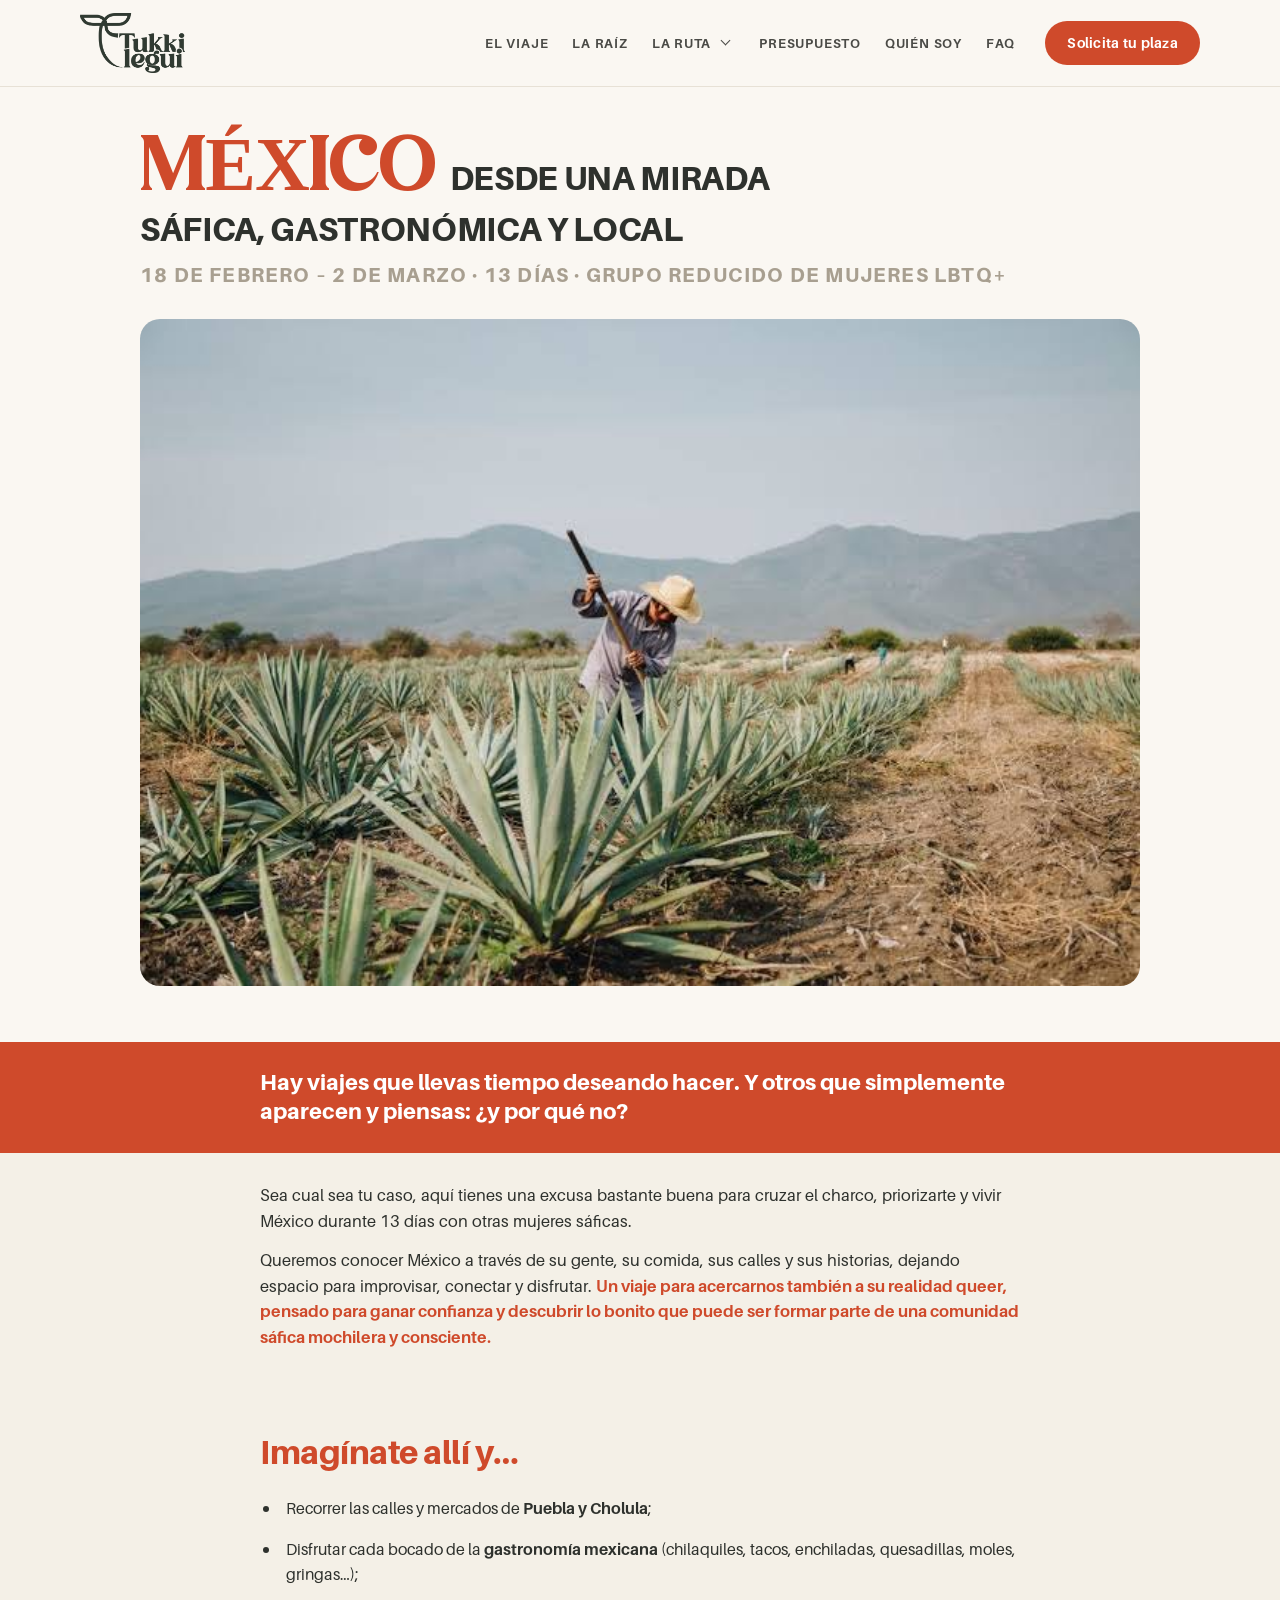
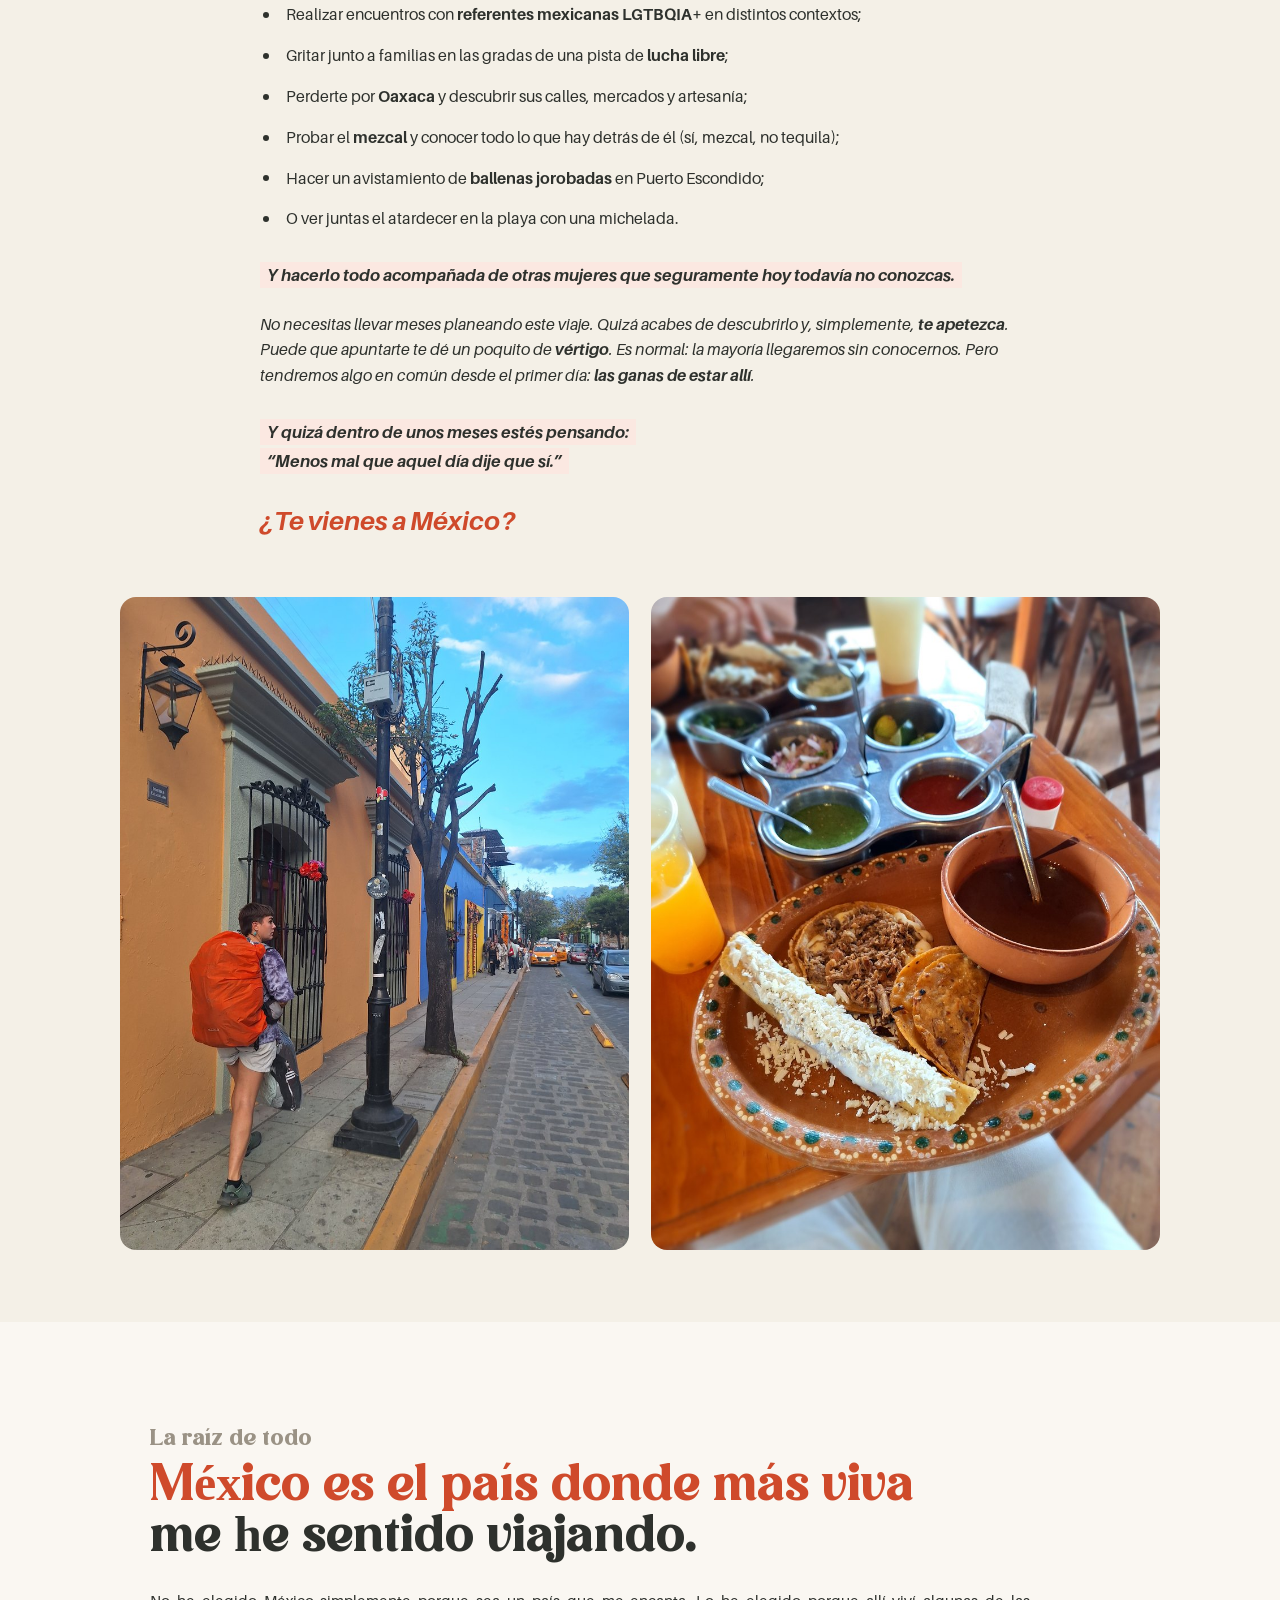
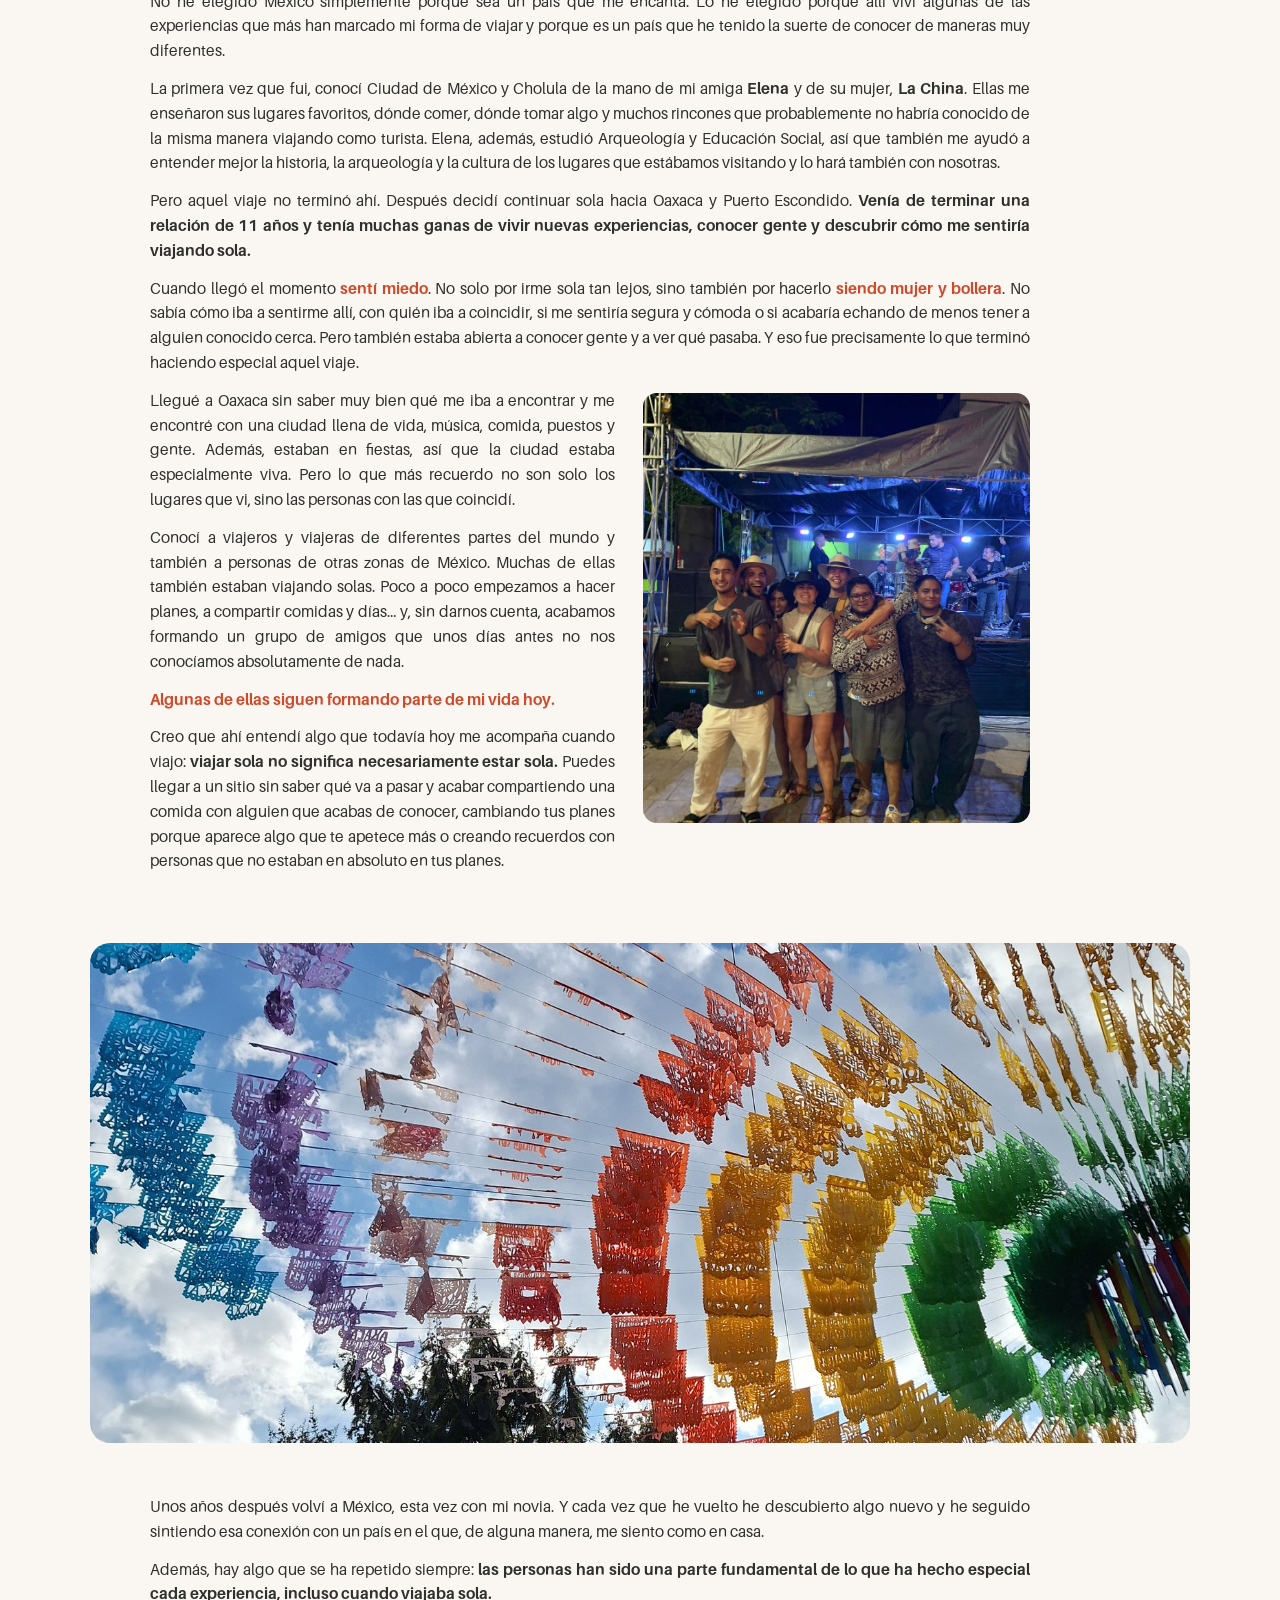
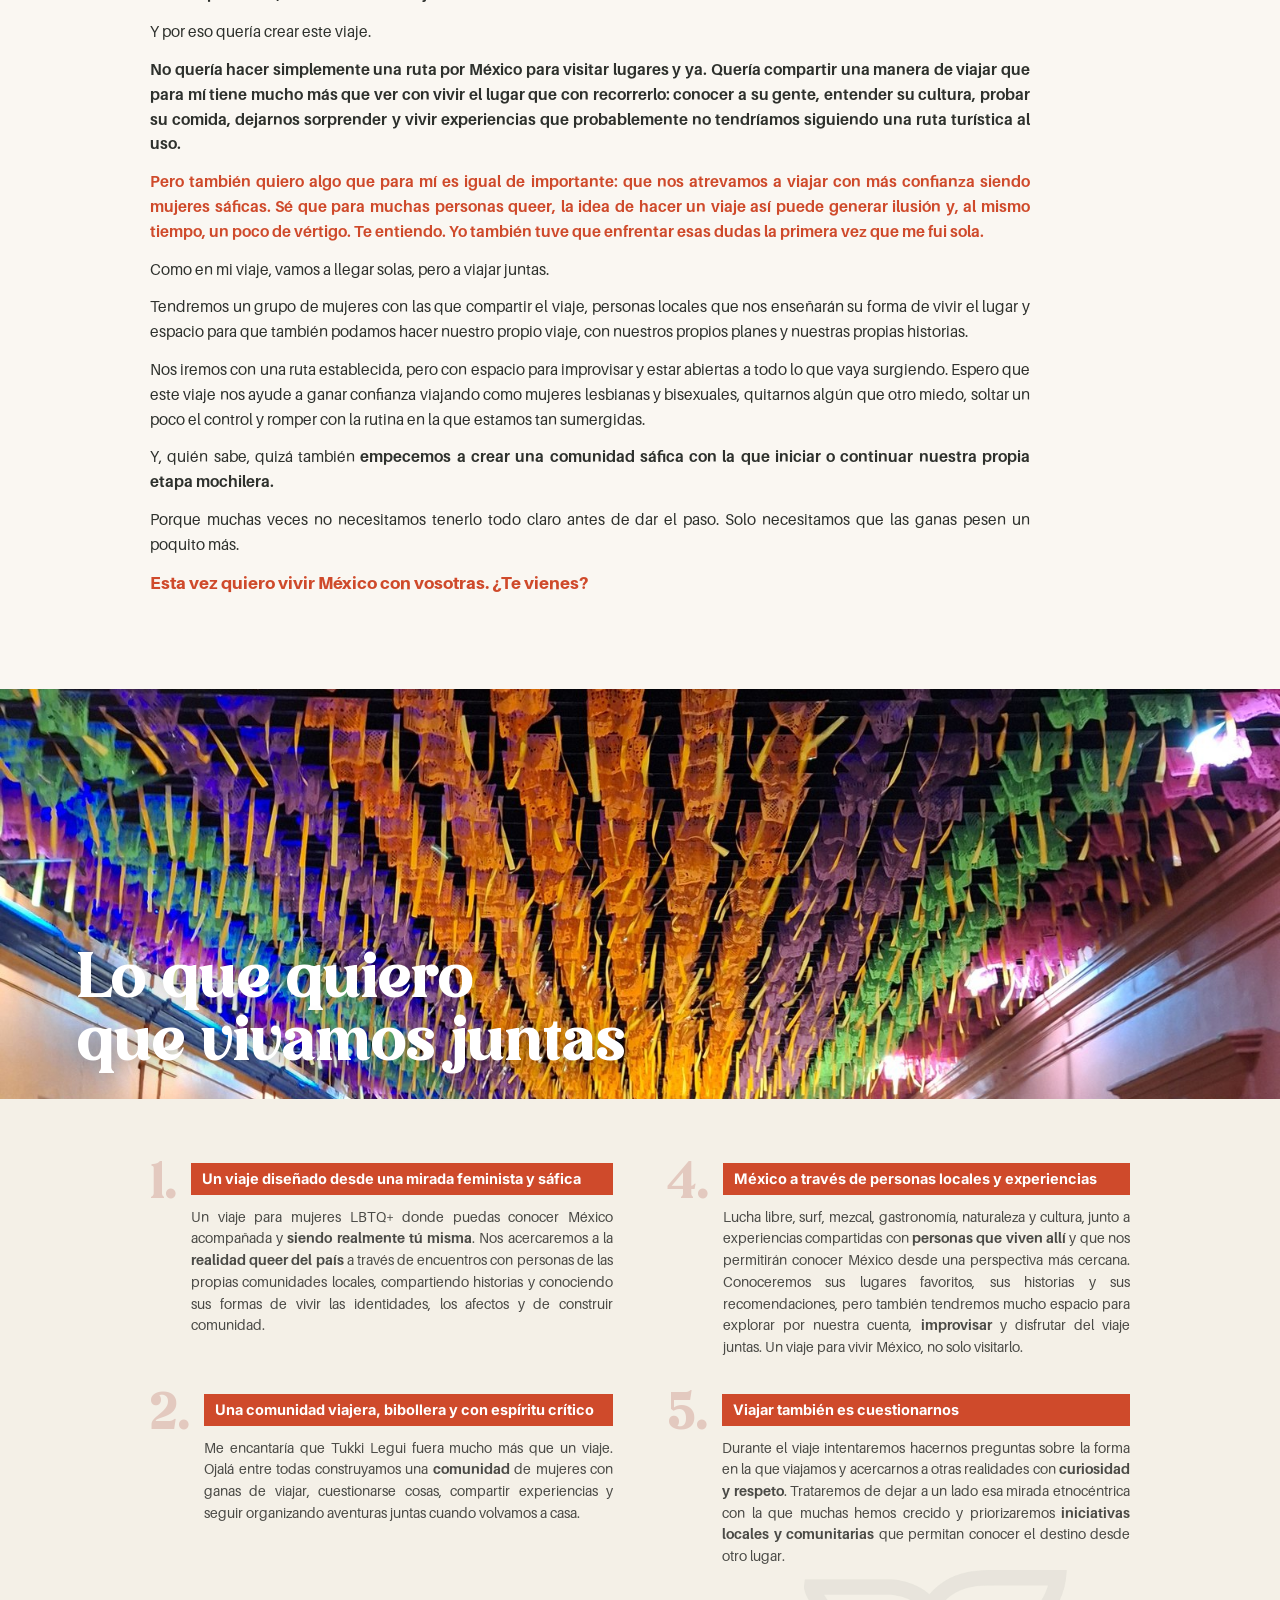
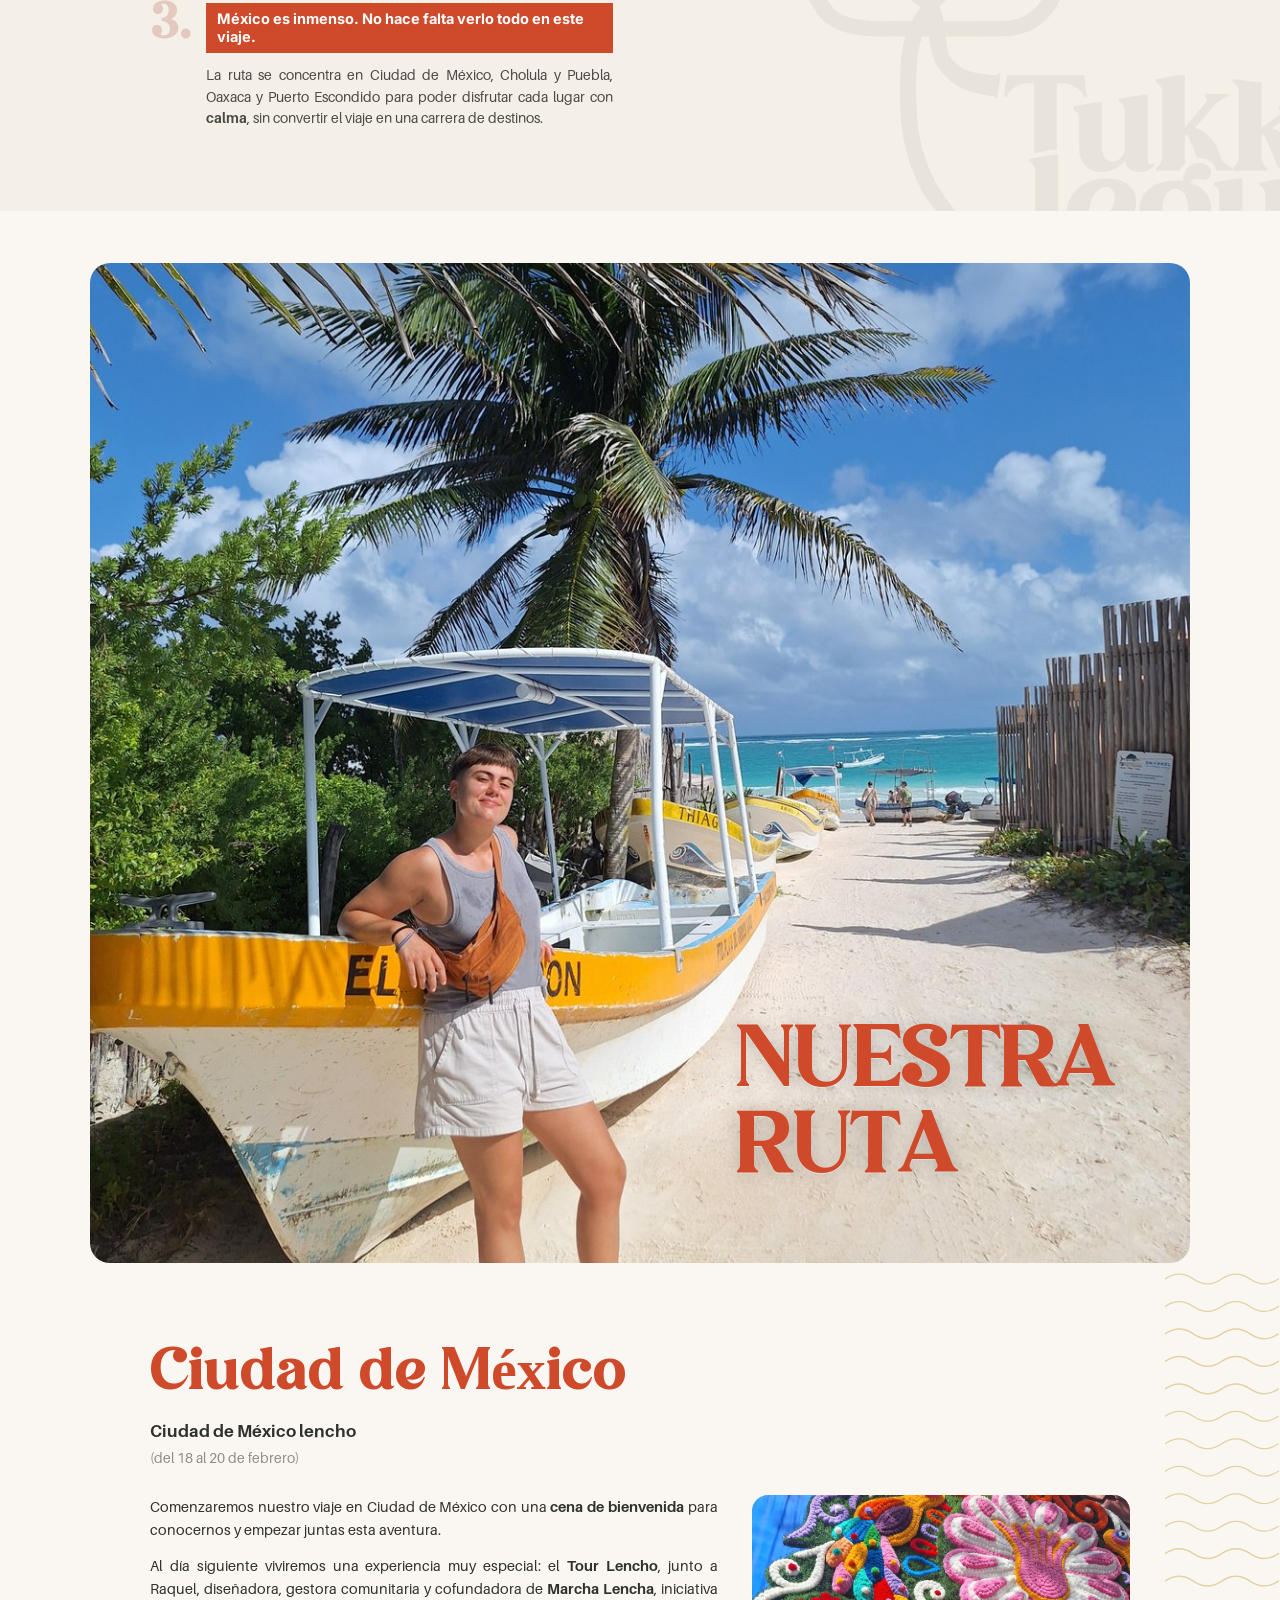
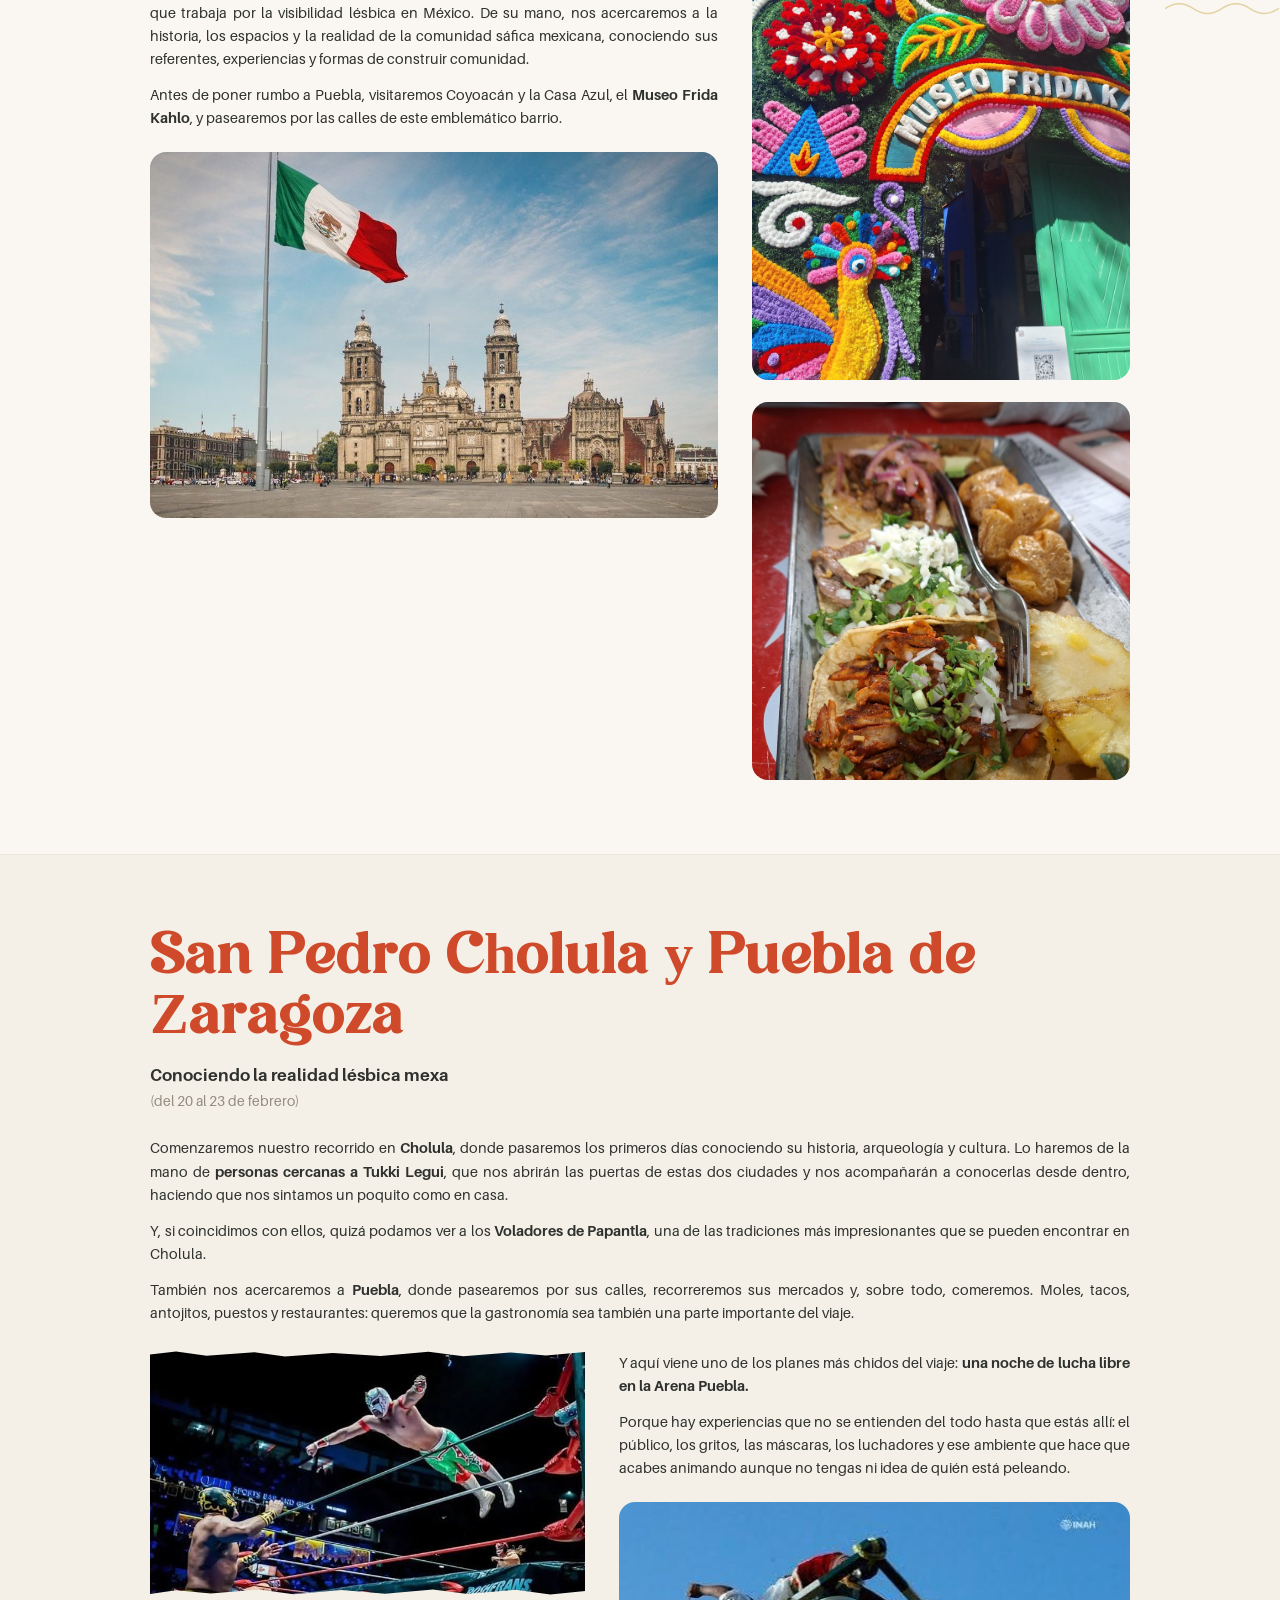
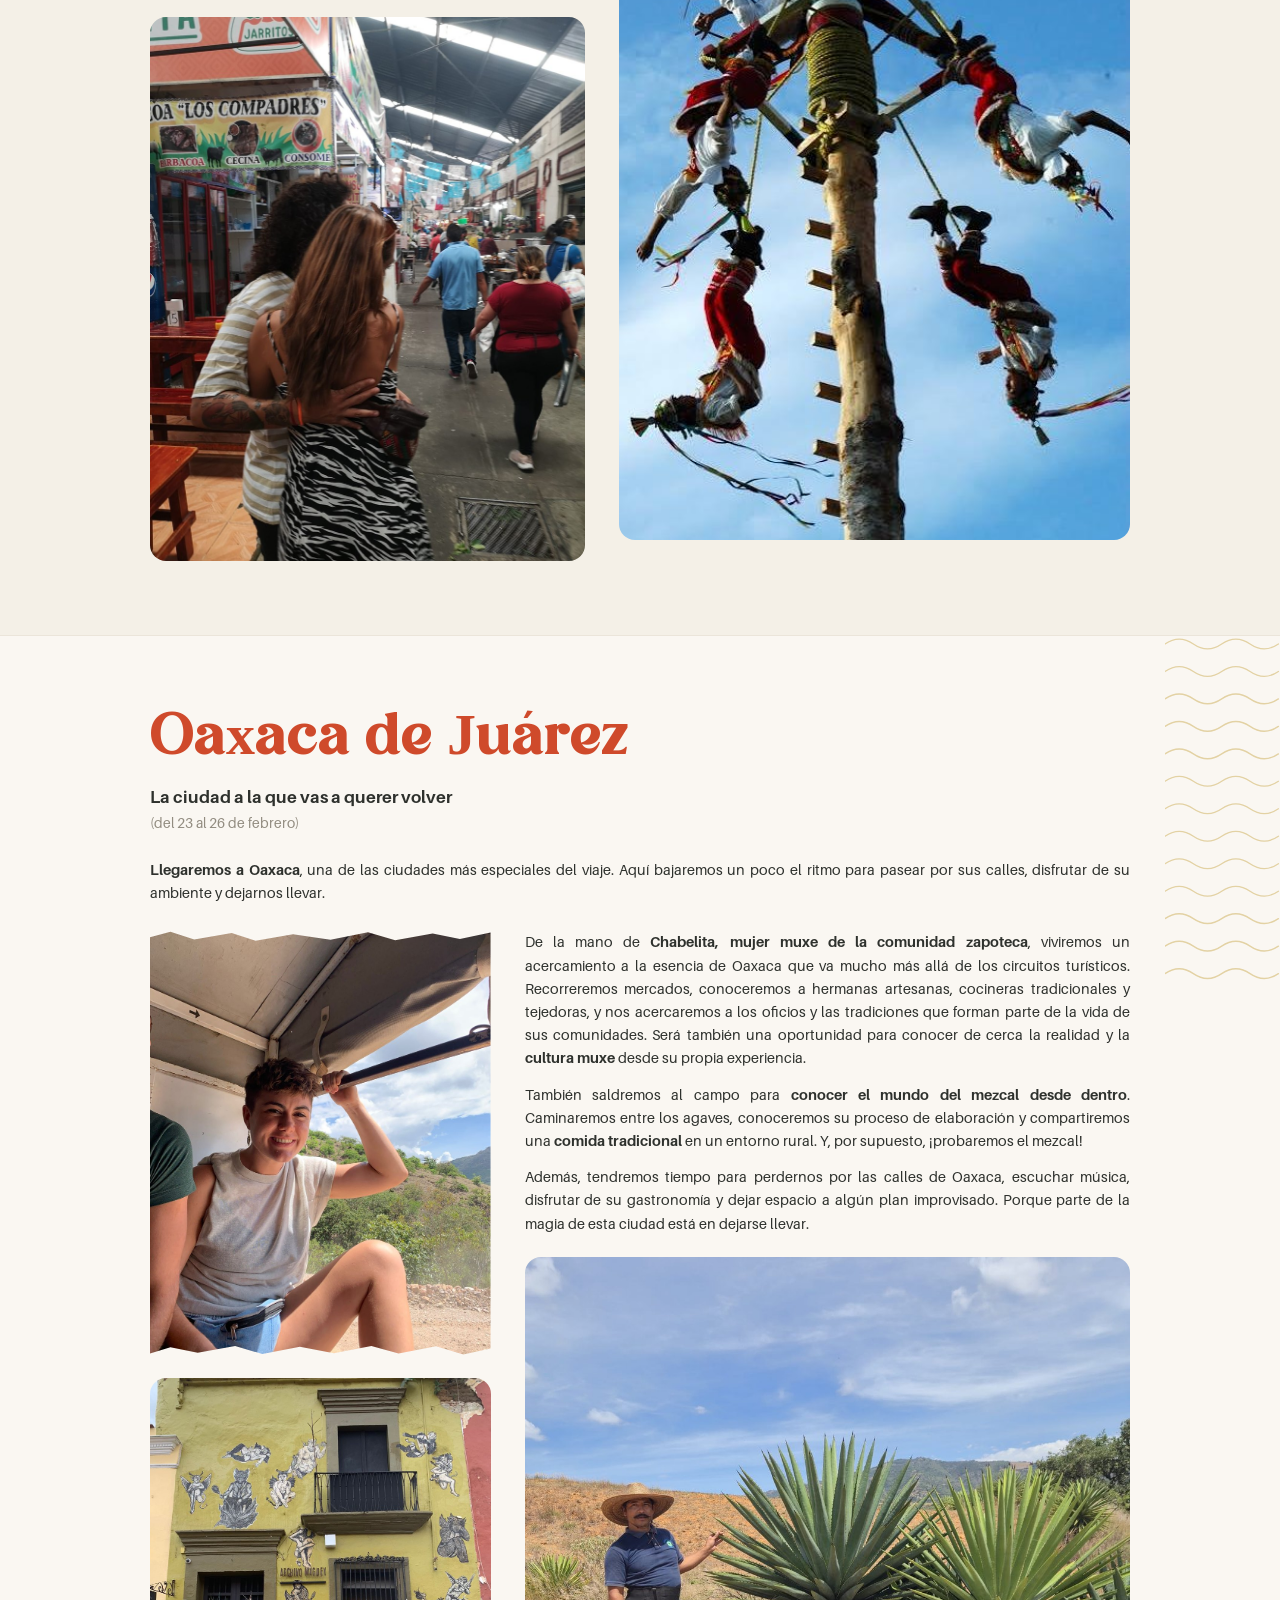
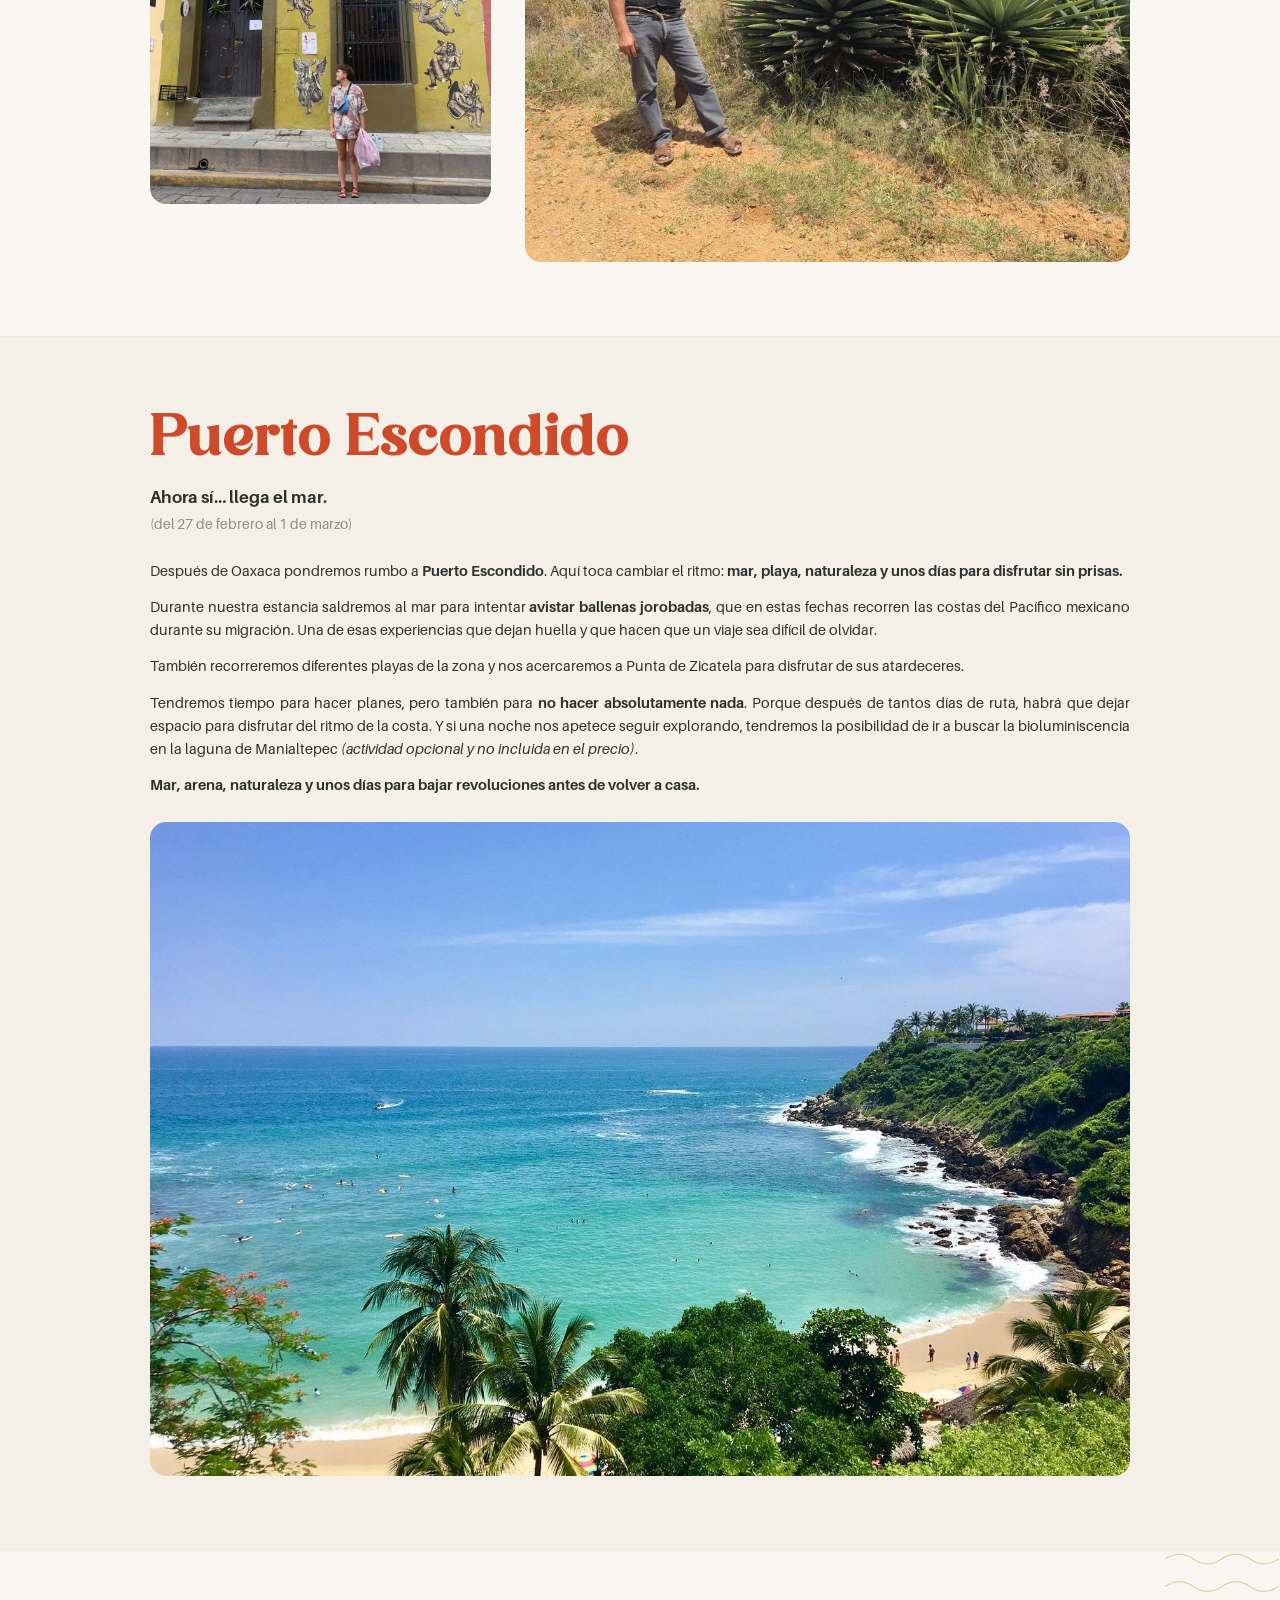
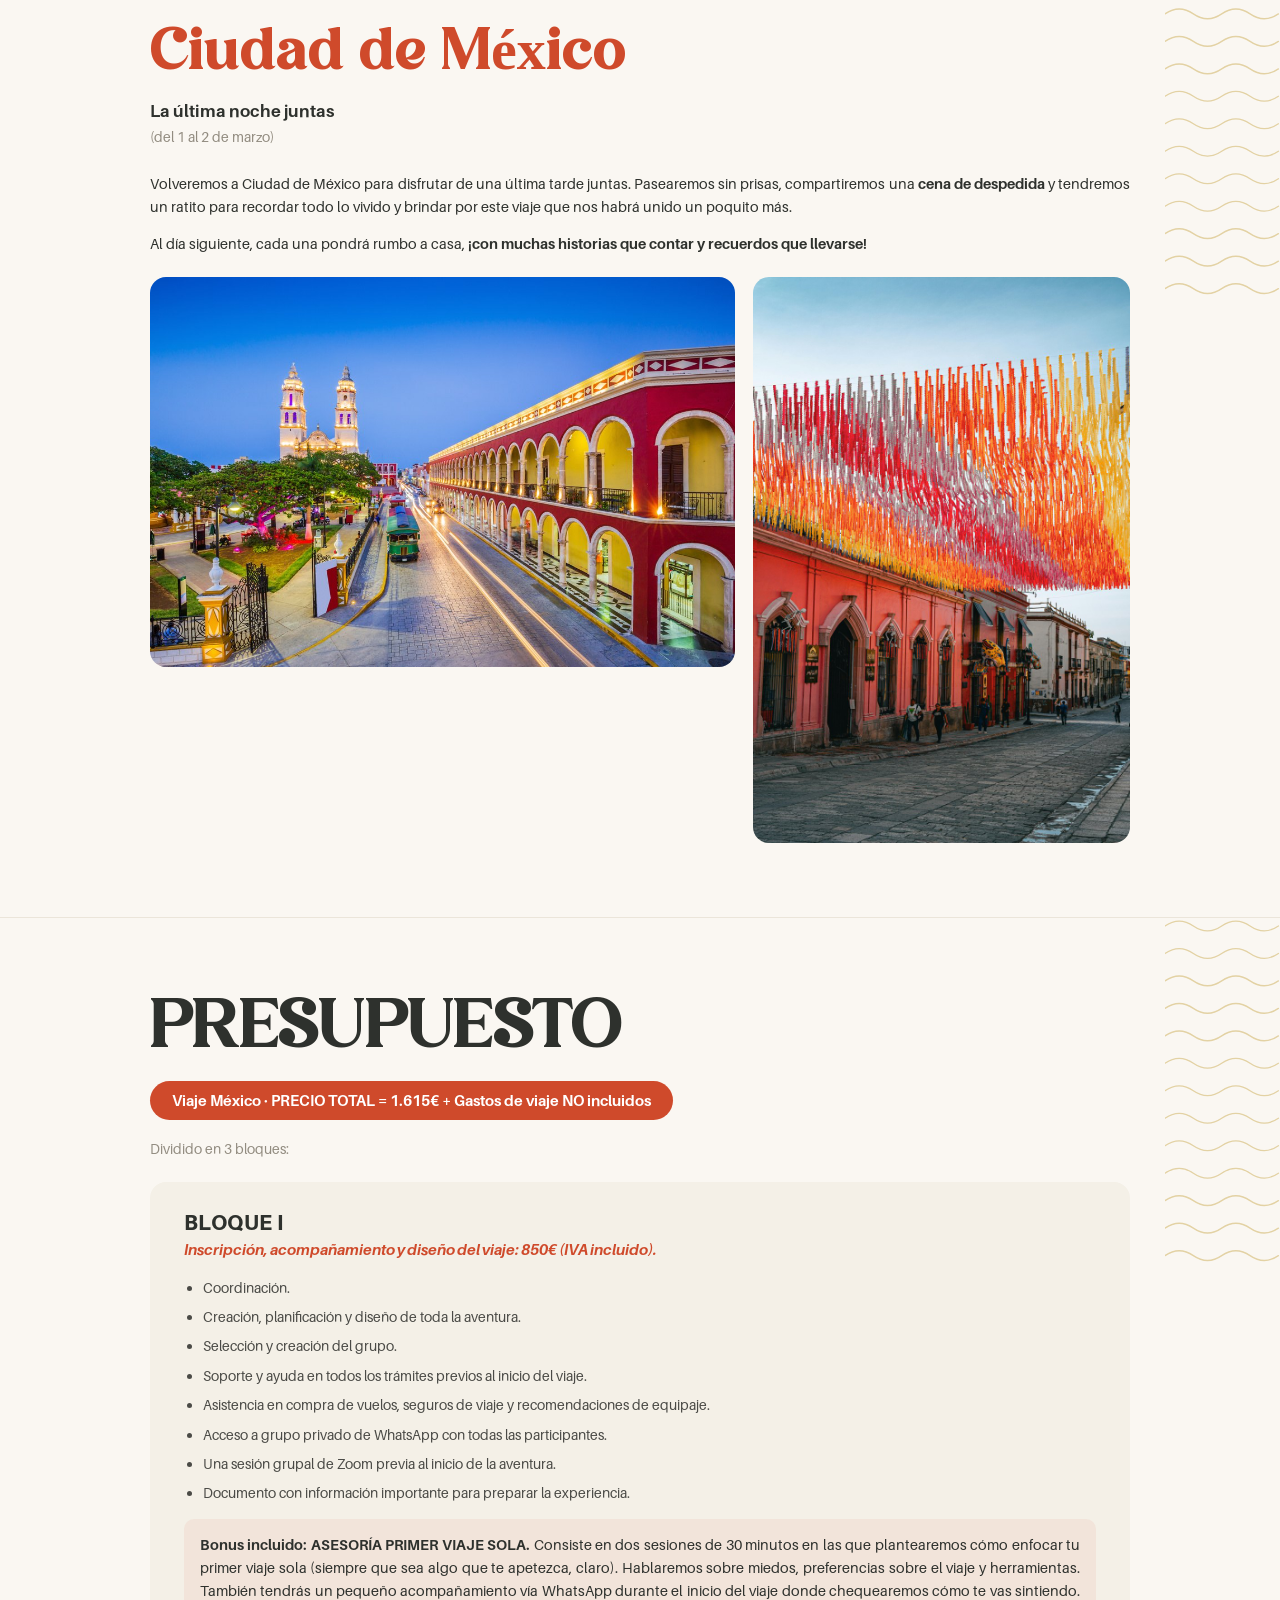
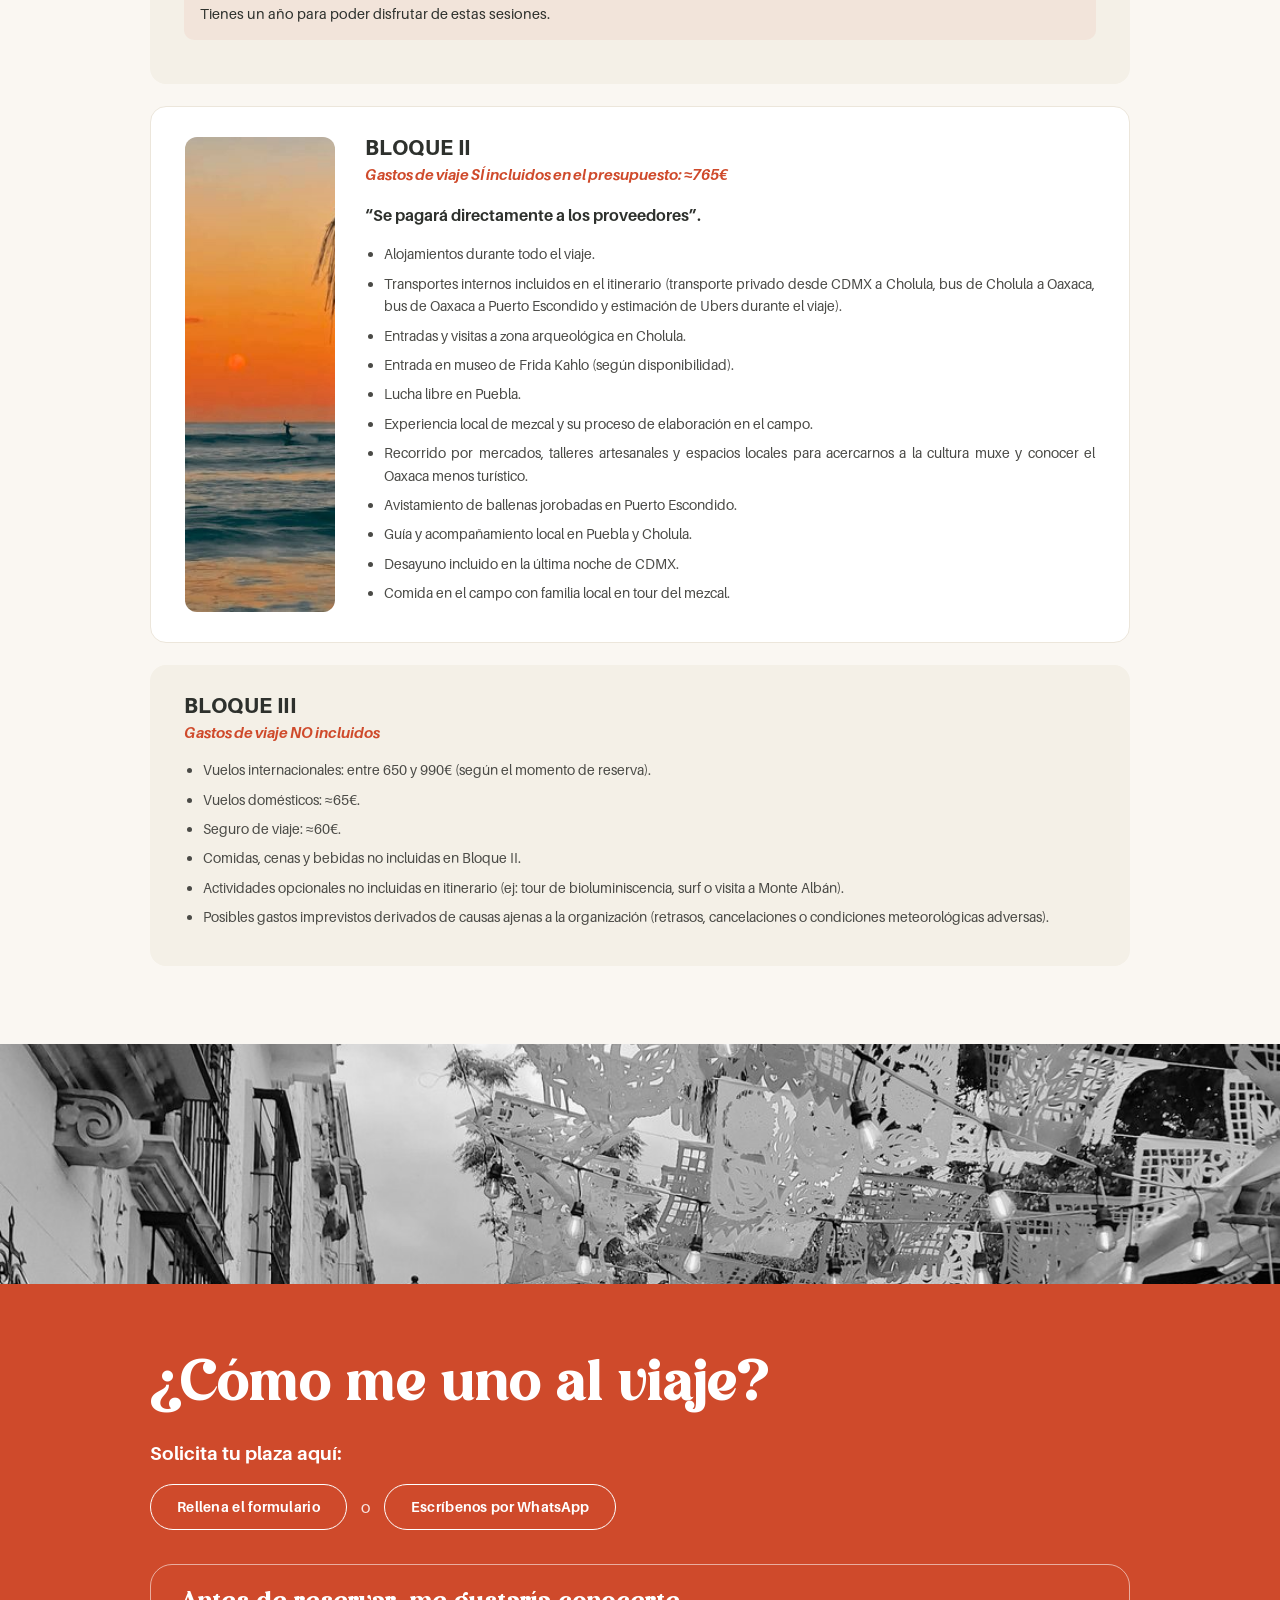
==== commit af30a15c: "Actualiza la landing de México al viaje de febrero Co-Authored-By: Claude Opus 5.5 <noreply@anthropi" ====
--- a/index.html
+++ b/index.html
@@ -4,7 +4,7 @@
 <meta charset="utf-8">
 <meta name="viewport" content="width=device-width, initial-scale=1">
 <title>México, para mujeres sáficas · Tukki Legui</title>
-<meta name="description" content="Viaje organizado a México para mujeres sáficas. Del 5 al 16 de diciembre: Cholula y Puebla, Oaxaca, Puerto Escondido y Ciudad de México.">
+<meta name="description" content="Viaje organizado a México para mujeres sáficas. Del 18 de febrero al 2 de marzo: Ciudad de México, Cholula y Puebla, Oaxaca y Puerto Escondido.">
 <link rel="icon" type="image/png" href="assets/favicon.png">
 <link rel="apple-touch-icon" href="assets/apple-touch-icon.png">
 <meta name="theme-color" content="#CF4A2B">
@@ -30,10 +30,11 @@
         <a href="#ruta">La ruta</a>
         <button class="abre-sub" aria-expanded="false" aria-label="Ver destinos"></button>
         <ul class="sub">
+          <li><a href="#cdmx">Ciudad de México</a></li>
           <li><a href="#cholula">Cholula y Puebla</a></li>
           <li><a href="#oaxaca">Oaxaca</a></li>
           <li><a href="#puerto-escondido">Puerto Escondido</a></li>
-          <li><a href="#cdmx">Ciudad de México</a></li>
+          <li><a href="#cdmx-final">La última noche</a></li>
         </ul>
       </li>
       <li><a href="#presupuesto">Presupuesto</a></li>
@@ -50,12 +51,11 @@
 <header class="portada portada-mx" id="top">
   <div class="wrap">
     <h1 class="titular">
-      <span class="lineas fila-1">UN VIAJE SOLO PARA <b>MUJERES SÁFICAS</b></span>
-      <span class="lineas fila-2">QUE QUIEREN <b>VIVIR</b></span>
-      <em class="mexico">MÉXICO,</em>
-      <span class="lineas fila-3">NO SOLO VISITARLO</span>
+      <em class="mexico">MÉXICO</em>
+      <span class="lineas fila-2">DESDE UNA MIRADA</span>
+      <span class="lineas fila-3"><b>SÁFICA, GASTRONÓMICA Y LOCAL</b></span>
     </h1>
-    <p class="meta">5–16 de diciembre · 11 días · 5–10 mujeres</p>
+    <p class="meta">18 de febrero – 2 de marzo · 13 días · Grupo reducido de mujeres LBTQ+</p>
   </div>
   <figure><img src="assets/mexico/portada.jpg" alt="Jimador trabajando en un campo de agave en Oaxaca"></figure>
 </header>
@@ -65,8 +65,8 @@
     <p>Hay viajes que llevas tiempo deseando hacer. Y otros que simplemente aparecen y piensas: ¿y por qué no?</p>
   </div></div>
   <div class="wrap narrow cuerpo-intro">
-    <p>Sea cual sea tu caso, aquí tienes una excusa bastante buena para cruzar el charco, priorizarte y vivir México durante 11 días con otras mujeres sáficas.</p>
-    <p>Queremos conocer México a través de su gente, su comida, sus calles y sus historias, dejando espacio para improvisar, conectar y disfrutar. <span class="hl">Un viaje para acercarnos también a su realidad LTBQ+, pensado para ganar confianza y descubrir lo bonito que puede ser formar parte de una comunidad sáfica mochilera y consciente.</span></p>
+    <p>Sea cual sea tu caso, aquí tienes una excusa bastante buena para cruzar el charco, priorizarte y vivir México durante 13 días con otras mujeres sáficas.</p>
+    <p>Queremos conocer México a través de su gente, su comida, sus calles y sus historias, dejando espacio para improvisar, conectar y disfrutar. <span class="hl">Un viaje para acercarnos también a su realidad queer, pensado para ganar confianza y descubrir lo bonito que puede ser formar parte de una comunidad sáfica mochilera y consciente.</span></p>
   </div>
 </section>
 
@@ -75,12 +75,12 @@
     <h2>Imagínate allí y…</h2>
     <ul>
       <li>Recorrer las calles y mercados de <b>Puebla y Cholula</b>;</li>
-      <li>Disfrutar cada bocado de la <b>gastronomía mexicana</b> —chilaquiles, tacos, enchiladas, quesadillas, moles, gringas…—;</li>
-      <li>Conocer su historia y cultura de la mano de <b>mujeres que viven allí</b>, desde una mirada feminista y queer;</li>
+      <li>Disfrutar cada bocado de la <b>gastronomía mexicana</b> (chilaquiles, tacos, enchiladas, quesadillas, moles, gringas…);</li>
+      <li>Realizar encuentros con <b>referentes mexicanas LGTBQIA+</b> en distintos contextos;</li>
       <li>Gritar junto a familias en las gradas de una pista de <b>lucha libre</b>;</li>
       <li>Perderte por <b>Oaxaca</b> y descubrir sus calles, mercados y artesanía;</li>
-      <li>Probar el <b>mezcal</b> y conocer todo lo que hay detrás de él —sí, mezcal, no tequila—;</li>
-      <li>Hacer <b>surf</b> en Puerto Escondido;</li>
+      <li>Probar el <b>mezcal</b> y conocer todo lo que hay detrás de él (sí, mezcal, no tequila);</li>
+      <li>Hacer un avistamiento de <b>ballenas jorobadas</b> en Puerto Escondido;</li>
       <li>O ver juntas el atardecer en la playa con una michelada.</li>
     </ul>
     <p class="cierre"><span><b>Y hacerlo todo acompañada de otras mujeres que seguramente hoy todavía no conozcas.</b></span></p>
@@ -141,7 +141,7 @@
   <div class="wrap valores-grid">
     <div class="valor"><span class="num">1.</span><div>
       <h3>Un viaje diseñado desde una mirada feminista y sáfica</h3>
-      <p>Un viaje para mujeres LBTQ+ donde puedas conocer México acompañada y <b>siendo realmente tú misma</b>. Sin tener que preguntarte si vas a encajar, si podrás hablar de tu vida y tus relaciones con naturalidad o si tendrás que medir cómo expresarte dentro del grupo. Queremos que puedas viajar, conocer gente y disfrutar del viaje sabiendo que estás en un espacio donde encajar no va a ser una preocupación.</p>
+      <p>Un viaje para mujeres LBTQ+ donde puedas conocer México acompañada y <b>siendo realmente tú misma</b>. Nos acercaremos a la <b>realidad queer del país</b> a través de encuentros con personas de las propias comunidades locales, compartiendo historias y conociendo sus formas de vivir las identidades, los afectos y de construir comunidad.</p>
     </div></div>
     <div class="valor"><span class="num">2.</span><div>
       <h3>Una comunidad viajera, bibollera y con espíritu crítico</h3>
@@ -169,15 +169,37 @@
   </div>
 </div>
 
+<section class="destino" id="cdmx">
+  <svg class="olas oro" viewBox="0 0 130 400"><use href="#olas-oro"/></svg>
+  <div class="wrap">
+    <h2>Ciudad de México</h2>
+    <p class="claim">Ciudad de México lencho</p>
+    <p class="fechas">(del 18 al 20 de febrero)</p>
+    <div class="cuerpo texto-izq">
+      <div class="col">
+        <div>
+          <p>Comenzaremos nuestro viaje en Ciudad de México con una <b>cena de bienvenida</b> para conocernos y empezar juntas esta aventura.</p>
+          <p>Al día siguiente viviremos una experiencia muy especial: el <b>Tour Lencho</b>, junto a Raquel, diseñadora, gestora comunitaria y cofundadora de <b>Marcha Lencha</b>, iniciativa que trabaja por la visibilidad lésbica en México. De su mano, nos acercaremos a la historia, los espacios y la realidad de la comunidad sáfica mexicana, conociendo sus referentes, experiencias y formas de construir comunidad.</p>
+          <p>Antes de poner rumbo a Puebla, visitaremos Coyoacán y la Casa Azul, el <b>Museo Frida Kahlo</b>, y pasearemos por las calles de este emblemático barrio.</p>
+        </div>
+        <img class="redonda" src="assets/mexico/cdmx-zocalo.jpg" alt="Catedral y bandera en el Zócalo de Ciudad de México">
+      </div>
+      <div class="col">
+        <img class="redonda" src="assets/mexico/cdmx-frida.jpg" alt="Rótulo del Museo Frida Kahlo entre flores pintadas">
+        <img class="redonda" src="assets/mexico/cdmx-tacos.jpg" alt="Tacos al pastor con cebolla y cilantro">
+      </div>
+    </div>
+  </div>
+</section>
+
 <section class="destino" id="cholula">
-  <svg class="olas oro" viewBox="0 0 130 400"><use href="#olas-oro"/></svg>
   <div class="wrap">
     <h2>San Pedro Cholula y Puebla de Zaragoza</h2>
     <p class="claim">Conociendo la realidad lésbica mexa</p>
-    <p class="fechas">(del 5 al 8 de diciembre)</p>
-    <p>Empezaremos el viaje en Cholula de la mano de <b>Elena</b>, que vive allí y será nuestra guía durante estos primeros días. Nos contará la historia, arqueología y cultura de la zona. Pero también conoceremos <b>Cholula desde una mirada feminista y queer</b>, a través de su propia experiencia con La China, su mujer.</p>
+    <p class="fechas">(del 20 al 23 de febrero)</p>
+    <p>Comenzaremos nuestro recorrido en <b>Cholula</b>, donde pasaremos los primeros días conociendo su historia, arqueología y cultura. Lo haremos de la mano de <b>personas cercanas a Tukki Legui</b>, que nos abrirán las puertas de estas dos ciudades y nos acompañarán a conocerlas desde dentro, haciendo que nos sintamos un poquito como en casa.</p>
     <p>Y, si coincidimos con ellos, quizá podamos ver a los <b>Voladores de Papantla</b>, una de las tradiciones más impresionantes que se pueden encontrar en Cholula.</p>
-    <p>También nos acercaremos a <b>Puebla</b>, donde pasearemos por sus calles, descubriremos sus mercados y, sobre todo, comeremos. Moles, tacos, antojitos, puestos y restaurantes: queremos que la gastronomía sea también una parte importante del viaje.</p>
+    <p>También nos acercaremos a <b>Puebla</b>, donde pasearemos por sus calles, recorreremos sus mercados y, sobre todo, comeremos. Moles, tacos, antojitos, puestos y restaurantes: queremos que la gastronomía sea también una parte importante del viaje.</p>
     <div class="cuerpo">
       <div class="col">
         <img class="rasgada" src="assets/mexico/cholula-lucha.jpg" alt="Luchador saltando desde la cuerda en la Arena Puebla">
@@ -195,11 +217,12 @@
 </section>
 
 <section class="destino" id="oaxaca">
+  <svg class="olas oro" viewBox="0 0 130 400"><use href="#olas-oro"/></svg>
   <div class="wrap">
     <h2>Oaxaca de Juárez</h2>
     <p class="claim">La ciudad a la que vas a querer volver</p>
-    <p class="fechas">(del 8 al 11 de diciembre)</p>
-    <p><b>Llegaremos a Oaxaca</b>, mi ciudad favorita. Aquí bajaremos un poco el ritmo y, simplemente, caminaremos y disfrutaremos.</p>
+    <p class="fechas">(del 23 al 26 de febrero)</p>
+    <p><b>Llegaremos a Oaxaca</b>, una de las ciudades más especiales del viaje. Aquí bajaremos un poco el ritmo para pasear por sus calles, disfrutar de su ambiente y dejarnos llevar.</p>
     <div class="cuerpo foto-estrecha">
       <div class="col">
         <img class="rasgada" src="assets/mexico/oaxaca-bus.jpg" alt="Isa en un autobús con la ventanilla abierta, camino de Oaxaca">
@@ -207,9 +230,9 @@
       </div>
       <div class="col">
         <div>
-          <p>El día 8 saldremos a descubrir qué está pasando por la ciudad con motivo de las celebraciones de la <b>Virgen de Juquila</b>. No tenemos un plan cerrado: queremos ver las calles, escuchar la música, probar algo y dejarnos llevar por el ambiente.</p>
-          <p>El día 9 nos iremos al campo para <b>conocer el mundo del mezcal desde dentro</b>. Visitaremos un palenque rural, caminaremos entre los agaves y conoceremos todo el proceso de elaboración de este producto mexicano. Después compartiremos una <b>comida tradicional y comunitaria</b> en una cocina de humo, como parte de la experiencia y de la forma de conocer el lugar más allá de lo puramente turístico. Y, por supuesto, ¡probaremos el mezcal!</p>
-          <p>Y el día 10 toca aventura: iremos a <b>Tule, Mitla y Hierve el Agua</b> por nuestra cuenta. Entre todas tendremos que ver cómo movernos, decidir qué transporte coger y resolver los pequeños imprevistos que aparezcan por el camino.</p>
+          <p>De la mano de <b>Chabelita, mujer muxe de la comunidad zapoteca</b>, viviremos un acercamiento a la esencia de Oaxaca que va mucho más allá de los circuitos turísticos. Recorreremos mercados, conoceremos a hermanas artesanas, cocineras tradicionales y tejedoras, y nos acercaremos a los oficios y las tradiciones que forman parte de la vida de sus comunidades. Será también una oportunidad para conocer de cerca la realidad y la <b>cultura muxe</b> desde su propia experiencia.</p>
+          <p>También saldremos al campo para <b>conocer el mundo del mezcal desde dentro</b>. Caminaremos entre los agaves, conoceremos su proceso de elaboración y compartiremos una <b>comida tradicional</b> en un entorno rural. Y, por supuesto, ¡probaremos el mezcal!</p>
+          <p>Además, tendremos tiempo para perdernos por las calles de Oaxaca, escuchar música, disfrutar de su gastronomía y dejar espacio a algún plan improvisado. Porque parte de la magia de esta ciudad está en dejarse llevar.</p>
         </div>
         <img class="redonda" src="assets/mexico/oaxaca-agave.jpg" alt="Palenquero entre agaves en el campo de Oaxaca">
       </div>
@@ -218,38 +241,30 @@
 </section>
 
 <section class="destino" id="puerto-escondido">
-  <svg class="olas oro" viewBox="0 0 130 400"><use href="#olas-oro"/></svg>
   <div class="wrap">
     <h2>Puerto Escondido</h2>
     <p class="claim">Ahora sí… llega el mar.</p>
-    <p class="fechas">(del 11 al 14 de diciembre)</p>
-    <p>Después de Oaxaca pondremos rumbo a <b>Puerto Escondido</b>. Aquí toca cambiar el ritmo: <b>mar, playa, surf y disfrutar sin prisas.</b></p>
-    <p>Tendremos una <b>clase de surf con instructoras locales</b> para aprender desde cero o mejorar nuestra técnica, y después podremos quedarnos disfrutando de la playa, bañarnos, comer algo rico o descansar.</p>
-    <p>También iremos descubriendo diferentes playas de la zona y nos acercaremos a Punta de Zipolite para ver el atardecer juntas.</p>
-    <p>Tendremos tiempo para hacer planes, pero también para <b>no hacer absolutamente nada</b>. Porque después de tantos días de ruta, también habrá que dejar espacio para disfrutar del ritmo de la costa. Y si una noche nos apetece seguir explorando, tendremos la posibilidad de ir a buscar la bioluminiscencia en la laguna de Manialtepec <i>(actividad opcional y no incluida en el precio)</i>.</p>
-    <p><b>Mar, arena, surf y unos días para bajar revoluciones antes de volver a casa.</b></p>
+    <p class="fechas">(del 27 de febrero al 1 de marzo)</p>
+    <p>Después de Oaxaca pondremos rumbo a <b>Puerto Escondido</b>. Aquí toca cambiar el ritmo: <b>mar, playa, naturaleza y unos días para disfrutar sin prisas.</b></p>
+    <p>Durante nuestra estancia saldremos al mar para intentar <b>avistar ballenas jorobadas</b>, que en estas fechas recorren las costas del Pacífico mexicano durante su migración. Una de esas experiencias que dejan huella y que hacen que un viaje sea difícil de olvidar.</p>
+    <p>También recorreremos diferentes playas de la zona y nos acercaremos a Punta de Zicatela para disfrutar de sus atardeceres.</p>
+    <p>Tendremos tiempo para hacer planes, pero también para <b>no hacer absolutamente nada</b>. Porque después de tantos días de ruta, habrá que dejar espacio para disfrutar del ritmo de la costa. Y si una noche nos apetece seguir explorando, tendremos la posibilidad de ir a buscar la bioluminiscencia en la laguna de Manialtepec <i>(actividad opcional y no incluida en el precio)</i>.</p>
+    <p><b>Mar, arena, naturaleza y unos días para bajar revoluciones antes de volver a casa.</b></p>
     <img class="foto-ancha" src="assets/mexico/puerto-playa.jpg" alt="Playa de Puerto Escondido con palmeras y agua turquesa">
   </div>
 </section>
 
-<section class="destino" id="cdmx">
+<section class="destino" id="cdmx-final">
+  <svg class="olas oro" viewBox="0 0 130 400"><use href="#olas-oro"/></svg>
   <div class="wrap">
     <h2>Ciudad de México</h2>
-    <p class="claim">Un primer acercamiento a Ciudad de México</p>
-    <p class="fechas">(del 14 al 15 de diciembre)</p>
-    <div class="cuerpo texto-izq">
-      <div class="col">
-        <div>
-          <p>Empezaremos y <b>terminaremos el viaje en Ciudad de México</b>, aunque lo que veremos será solo un pequeño acercamiento a una ciudad impresionante e inmensa, en la que podríamos pasar semanas y seguir descubriendo cosas.</p>
-          <p>A la vuelta de Puerto Escondido, llegaremos, dejaremos las maletas y tendremos la tarde para perdernos un poquito por sus calles: acercarnos al Zócalo, pasear por el Centro Histórico, comer algo, tomar algo y disfrutar de nuestra última noche juntas.</p>
-          <p>Y antes de despedirnos de México, iremos a Coyoacán para visitar la Casa Azul, el <b>Museo Frida Kahlo</b>. Después podremos pasear por el barrio, comer y disfrutar de las últimas horas del viaje.</p>
-        </div>
-        <img class="redonda" src="assets/mexico/cdmx-zocalo.jpg" alt="Catedral y bandera en el Zócalo de Ciudad de México">
-      </div>
-      <div class="col">
-        <img class="redonda" src="assets/mexico/cdmx-frida.jpg" alt="Rótulo del Museo Frida Kahlo entre flores pintadas">
-        <img class="redonda" src="assets/mexico/cdmx-tacos.jpg" alt="Tacos al pastor con cebolla y cilantro">
-      </div>
+    <p class="claim">La última noche juntas</p>
+    <p class="fechas">(del 1 al 2 de marzo)</p>
+    <p>Volveremos a Ciudad de México para disfrutar de una última tarde juntas. Pasearemos sin prisas, compartiremos una <b>cena de despedida</b> y tendremos un ratito para recordar todo lo vivido y brindar por este viaje que nos habrá unido un poquito más.</p>
+    <p>Al día siguiente, cada una pondrá rumbo a casa, <b>¡con muchas historias que contar y recuerdos que llevarse!</b></p>
+    <div class="fotos-2 desigual">
+      <img src="assets/mexico/cdmx-soportales.jpg" alt="Avenida con soportales de colores y una catedral al fondo, al anochecer">
+      <img src="assets/mexico/cdmx-banderines.jpg" alt="Banderines de colores sobre una calle de fachadas rojas">
     </div>
   </div>
 </section>
@@ -258,7 +273,7 @@
   <svg class="olas oro" viewBox="0 0 130 400"><use href="#olas-oro"/></svg>
   <div class="wrap">
     <h2>PRESUPUESTO</h2>
-    <p class="pill">Viaje México · <b>PRECIO TOTAL = 1.520€ + Gastos de viaje NO incluidos</b></p>
+    <p class="pill">Viaje México · <b>PRECIO TOTAL = 1.615€ + Gastos de viaje NO incluidos</b></p>
     <p class="dividido">Dividido en 3 bloques:</p>
 
     <div class="bloque">
@@ -277,42 +292,44 @@
       <p class="bonus"><b>Bonus incluido: ASESORÍA PRIMER VIAJE SOLA.</b> Consiste en dos sesiones de 30 minutos en las que plantearemos cómo enfocar tu primer viaje sola (siempre que sea algo que te apetezca, claro). Hablaremos sobre miedos, preferencias sobre el viaje y herramientas. También tendrás un pequeño acompañamiento vía WhatsApp durante el inicio del viaje donde chequearemos cómo te vas sintiendo. Tienes un año para poder disfrutar de estas sesiones.</p>
     </div>
 
-    <div class="bloque">
+    <div class="bloque con-foto">
+      <img src="assets/mexico/presu-atardecer.jpg" alt="Atardecer naranja sobre el mar en Puerto Escondido">
+      <div>
       <h3>BLOQUE II</h3>
-      <p class="sub">Gastos de viaje SÍ incluidos en el presupuesto: ≈670€</p>
+      <p class="sub">Gastos de viaje SÍ incluidos en el presupuesto: ≈765€</p>
       <p><b>“Se pagará directamente a los proveedores”.</b></p>
       <ul>
         <li>Alojamientos durante todo el viaje.</li>
-        <li>Transportes internos incluidos en el itinerario (transporte privado desde aeropuerto de CDMX a Cholula, bus de Cholula a Oaxaca y estimación de Ubers durante el viaje).</li>
+        <li>Transportes internos incluidos en el itinerario (transporte privado desde CDMX a Cholula, bus de Cholula a Oaxaca, bus de Oaxaca a Puerto Escondido y estimación de Ubers durante el viaje).</li>
         <li>Entradas y visitas a zona arqueológica en Cholula.</li>
-        <li>Entrada en museo de Frida Kahlo.</li>
+        <li>Entrada en museo de Frida Kahlo (según disponibilidad).</li>
         <li>Lucha libre en Puebla.</li>
-        <li>Experiencia local de mezcal y su proceso de elaboración.</li>
-        <li>Excursión a Tule, Mitla y Hierve el Agua.</li>
-        <li>Clase de surf en Puerto Escondido.</li>
-        <li>Guía y acompañamiento local en Puebla y Cholula de la mano de Elena.</li>
-        <li>Desayuno incluido en el hotel de Puerto Escondido.</li>
+        <li>Experiencia local de mezcal y su proceso de elaboración en el campo.</li>
+        <li>Recorrido por mercados, talleres artesanales y espacios locales para acercarnos a la cultura muxe y conocer el Oaxaca menos turístico.</li>
+        <li>Avistamiento de ballenas jorobadas en Puerto Escondido.</li>
+        <li>Guía y acompañamiento local en Puebla y Cholula.</li>
+        <li>Desayuno incluido en la última noche de CDMX.</li>
         <li>Comida en el campo con familia local en tour del mezcal.</li>
       </ul>
+      </div>
     </div>
 
     <div class="bloque">
       <h3>BLOQUE III</h3>
       <p class="sub">Gastos de viaje NO incluidos</p>
       <ul>
-        <li>Vuelos internacionales: ≈775€ (precio desde Madrid a fecha de 07/09/26, los precios varían).</li>
-        <li>Vuelos domésticos: ≈63€ (precio a fecha de 07/09/26, los precios varían).</li>
+        <li>Vuelos internacionales: entre 650 y 990€ (según el momento de reserva).</li>
+        <li>Vuelos domésticos: ≈65€.</li>
         <li>Seguro de viaje: ≈60€.</li>
         <li>Comidas, cenas y bebidas no incluidas en Bloque II.</li>
-        <li>Actividades opcionales no incluidas en itinerario (ej: tour de bioluminiscencia).</li>
+        <li>Actividades opcionales no incluidas en itinerario (ej: tour de bioluminiscencia, surf o visita a Monte Albán).</li>
         <li>Posibles gastos imprevistos derivados de causas ajenas a la organización (retrasos, cancelaciones o condiciones meteorológicas adversas).</li>
-        <li>Propinas voluntarias durante el viaje.</li>
       </ul>
     </div>
   </div>
 </section>
 
-<img class="presu-foto bn" src="assets/mexico/presu-foto.jpg" alt="Calle de Oaxaca con papel picado de colores">
+<img class="presu-foto bn" src="assets/mexico/presu-calle.jpg" style="object-position:center 30%" alt="Calle de Oaxaca con papel picado y puestos de ropa">
 
 <section class="cta" id="reservar">
   <div class="wrap">
@@ -321,7 +338,7 @@
     <div class="botones">
       <a class="btn btn-ghost" href="https://forms.gle/KkutoEV8uxcbQ6u17" target="_blank" rel="noopener">Rellena el formulario</a>
       <span class="o">o</span>
-      <a class="btn btn-ghost" href="https://wa.me/34666732537?text=Hola%20Isa%2C%20me%20interesa%20el%20viaje%20a%20M%C3%A9xico%20del%205%20al%2016%20de%20diciembre.%20%C2%BFMe%20cuentas%20m%C3%A1s%3F" target="_blank" rel="noopener">Escríbenos por WhatsApp</a>
+      <a class="btn btn-ghost" href="https://wa.me/34666732537?text=Hola%20Isa%2C%20me%20interesa%20el%20viaje%20a%20M%C3%A9xico%20del%2018%20de%20febrero%20al%202%20de%20marzo.%20%C2%BFMe%20cuentas%20m%C3%A1s%3F" target="_blank" rel="noopener">Escríbenos por WhatsApp</a>
     </div>
     <div class="caja">
       <h3>Antes de reservar, me gustaría conocerte.</h3>
@@ -419,7 +436,7 @@
         <div class="contacto">
           <h4>Hablamos</h4>
           <ul>
-            <li><a href="https://wa.me/34666732537?text=Hola%20Isa%2C%20me%20interesa%20el%20viaje%20a%20M%C3%A9xico%20del%205%20al%2016%20de%20diciembre.%20%C2%BFMe%20cuentas%20m%C3%A1s%3F" target="_blank" rel="noopener">
+            <li><a href="https://wa.me/34666732537?text=Hola%20Isa%2C%20me%20interesa%20el%20viaje%20a%20M%C3%A9xico%20del%2018%20de%20febrero%20al%202%20de%20marzo.%20%C2%BFMe%20cuentas%20m%C3%A1s%3F" target="_blank" rel="noopener">
               <svg viewBox="0 0 24 24" aria-hidden="true"><path d="M17.5 14.4c-.3-.2-1.7-.9-2-1s-.5-.2-.7.1-.8 1-.9 1.2-.3.2-.6.1a8 8 0 0 1-2.4-1.5 9 9 0 0 1-1.6-2c-.2-.4 0-.5.1-.7l.5-.6.3-.5v-.5l-1-2.3c-.2-.6-.5-.5-.7-.5h-.6c-.2 0-.6.1-.9.4-.3.4-1.1 1.2-1.1 2.8s1.2 3.2 1.3 3.5a12 12 0 0 0 4.7 4.1c1.8.7 2.2.6 2.6.5.6 0 1.7-.7 2-1.4s.3-1.3.2-1.4zM12 2a10 10 0 0 0-8.6 15L2 22l5.2-1.4A10 10 0 1 0 12 2m0 1.8a8.2 8.2 0 0 1 4.3 15.1l-.3.2-3.1.8.8-3-.2-.3A8.2 8.2 0 0 1 12 3.8"/></svg>
               WhatsApp</a></li>
             <li><a href="mailto:tukkilegui@gmail.com">
--- a/assets/site.css
+++ b/assets/site.css
@@ -292,11 +292,10 @@
 
 /* ══ variantes para la landing de México ═══════════ */
 
-/* portada: titular en tres líneas + MÉXICO, en serif */
-/* titular en rejilla: fila 1 a todo el ancho; filas 2 y 3 con MÉXICO en la segunda columna.
+/* portada: MÉXICO en serif + "DESDE UNA MIRADA" a su lado; debajo, la segunda línea a todo el ancho.
    Cada línea se justifica para llenar su columna, como en la guía */
-.portada-mx .titular{display:grid;grid-template-columns:1fr auto;grid-template-areas:"a a" "b m" "c m";
-  column-gap:.35em;row-gap:.22em;align-items:end;max-width:19em;
+.portada-mx .titular{display:grid;grid-template-columns:auto 1fr;grid-template-areas:"m b" "c c";
+  column-gap:.45em;row-gap:.3em;align-items:end;max-width:17em;
   font-family:var(--sans);font-weight:300;line-height:1.04;
   font-size:clamp(16px,2.7vw,33px);letter-spacing:-.01em;color:var(--ink);margin:0}
 .portada-mx .lineas{display:block;white-space:nowrap;text-align:justify;text-align-last:justify}
@@ -444,3 +443,14 @@
     padding-left:20px;padding-right:20px}
   .isa .wrap{padding-left:0;padding-right:0}
 }
+
+/* presupuesto: Bloque II con una foto vertical a la izquierda, como en la guía */
+.bloque.con-foto{display:grid;grid-template-columns:150px 1fr;gap:30px;align-items:stretch}
+.bloque.con-foto>img{width:100%;height:100%;object-fit:cover;border-radius:12px}
+@media(max-width:620px){.bloque.con-foto{grid-template-columns:1fr;gap:20px}
+  .bloque.con-foto>img{height:150px;object-position:center 40%}}
+
+/* titular de la portada: sin justificar, para que la segunda línea no abra huecos entre palabras */
+.portada-mx .titular{width:max-content;max-width:100%}
+.portada-mx .titular .lineas{text-align:left;text-align-last:auto;font-weight:800}
+.portada-mx .fila-2{padding-bottom:.18em}
